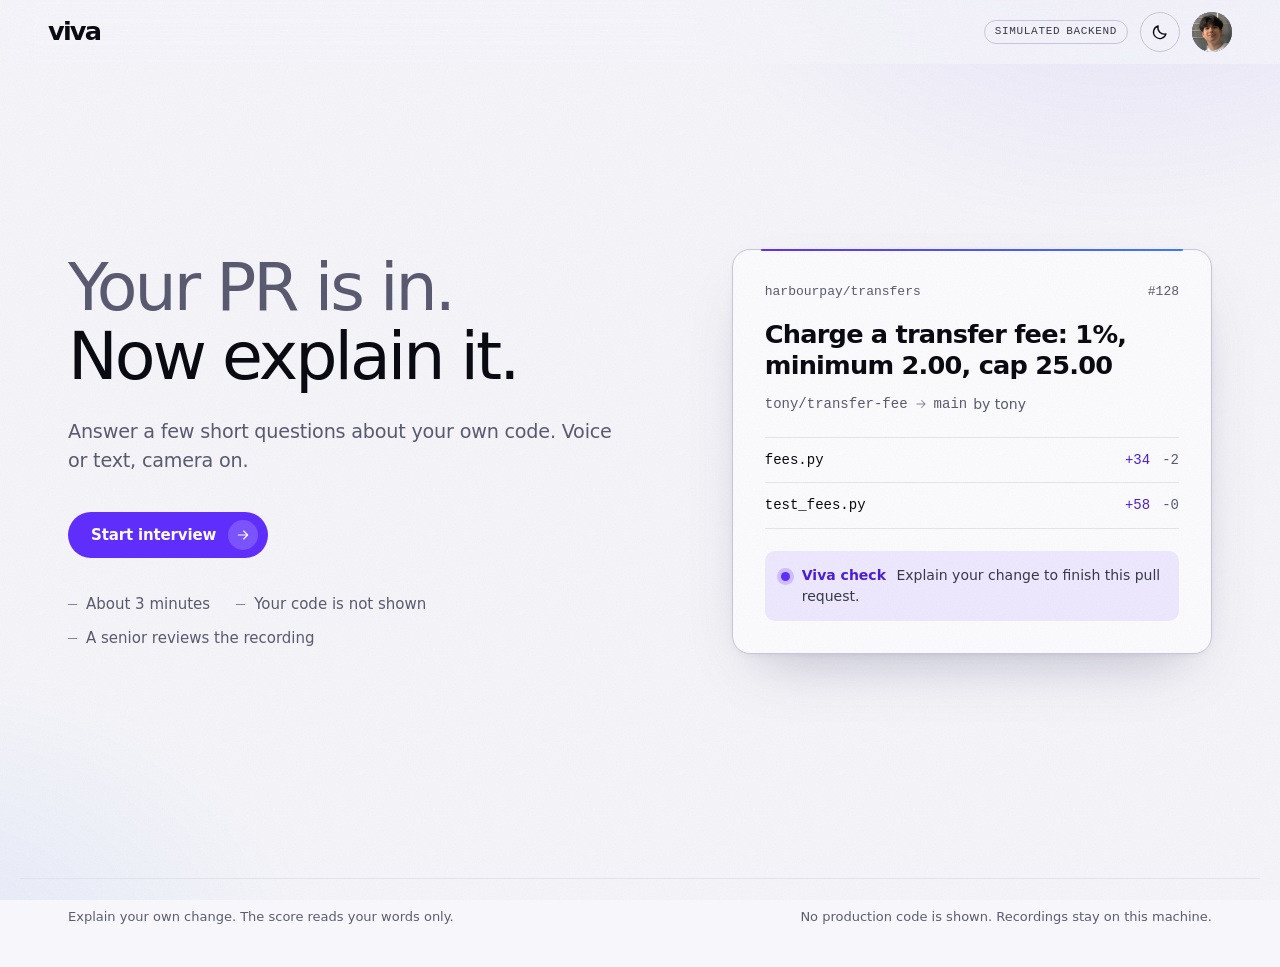
==== frontend/index.html @ e6d006b5 "feat(frontend): add Viva demo front-end Two-page interview flow on a simulated backend, plus a portf" ====
<!doctype html>
<html lang="en">
<head>
  <meta charset="utf-8">
  <meta name="viewport" content="width=device-width, initial-scale=1">
  <title>Viva | Explain your pull request</title>
  <meta name="description" content="Your pull request is in. Answer a few short questions about your own code, with your camera on, and a senior reviewer confirms it.">
  <link rel="icon" href="data:image/svg+xml,%3Csvg xmlns='http://www.w3.org/2000/svg' viewBox='0 0 64 64'%3E%3Cdefs%3E%3ClinearGradient id='g' x1='0' y1='0' x2='1' y2='1'%3E%3Cstop offset='0' stop-color='%23612fff'/%3E%3Cstop offset='1' stop-color='%233e7bff'/%3E%3C/linearGradient%3E%3C/defs%3E%3Crect width='64' height='64' rx='16' fill='url(%23g)'/%3E%3Cpath d='M15 21l17 25 17-25' fill='none' stroke='%23fff' stroke-width='6' stroke-linecap='round' stroke-linejoin='round'/%3E%3C/svg%3E">
  <script>
    /* set the theme before first paint */
    (function () {
      try {
        var t = localStorage.getItem('viva-theme') || (matchMedia('(prefers-color-scheme: dark)').matches ? 'dark' : 'light');
        document.documentElement.dataset.theme = t;
      } catch (e) { document.documentElement.dataset.theme = 'light'; }
    })();
  </script>
  <link rel="stylesheet" href="css/tokens.css">
  <link rel="stylesheet" href="css/base.css">
  <link rel="stylesheet" href="css/layout.css">
  <link rel="stylesheet" href="css/interview.css">
  <link rel="stylesheet" href="css/results.css">
</head>
<body>
  <a class="skip" href="#app">Skip to content</a>
  <header class="top">
    <a class="brand" href="index.html" aria-label="Viva home">viva</a>
    <nav class="rail" id="rail" aria-label="Progress" hidden></nav>
    <div class="top-end">
      <span class="chip" id="sim-chip" title="This page runs against a built-in simulator. No server, no model and no transcription is contacted.">Simulated<span class="more"> backend</span></span>
      <button class="btn-icon" id="theme-toggle" type="button"></button>
      <a class="avatar" href="portfolio.html" aria-label="Your portfolio" title="Your portfolio"><img src="assets/avatar.jpg" alt="" width="40" height="40"></a>
    </div>
  </header>

  <main id="app" tabindex="-1"></main>

  <footer class="foot">
    <span>Explain your own change. The score reads your words only.</span>
    <span>No production code is shown. Recordings stay on this machine.</span>
  </footer>

  <div id="rec-bar" role="status" hidden><i></i><span>Recording on &middot; demo &middot; stored on this machine</span></div>

  <script src="js/data.js"></script>
  <script src="js/sim.js"></script>
  <script src="js/core.js"></script>
  <script src="js/media.js"></script>
  <script src="js/interview.js"></script>
  <script src="js/results.js"></script>
  <script src="js/app.js"></script>
</body>
</html>
---- frontend/css/tokens.css ----
/* Design tokens. Black and white, one violet accent, blue as its partner in gradients and secondary marks. */

:root {
  color-scheme: light;

  --canvas: #f7f7fb;
  --surface: #fdfdff;
  --surface-2: #eff0f7;
  --sunken: #f1f1f8;
  --ink: #0b0b14;
  --ink-2: #393a4c;
  --muted: #5b5c72;
  --faint: #86879c;
  --line: #e5e6f0;
  --line-strong: #c8c9db;

  --accent: #612fff;
  --accent-ink: #4d20d6;
  --accent-soft: #efeaff;
  --blue: #3e7bff;
  --blue-ink: #1d56e0;
  --blue-soft: #e8f0ff;
  --grad: linear-gradient(115deg, #612fff 0%, #3e7bff 100%);
  --danger: #c92a4b;
  --danger-soft: #fdecef;

  --glow-a: rgb(97 47 255 / .10);
  --glow-b: rgb(62 123 255 / .09);
  --shadow-float: 0 26px 60px -26px rgb(20 12 70 / .28), 0 2px 8px -2px rgb(20 12 70 / .08);
  --grain-o: .05;

  /* type */
  --font-sans: ui-sans-serif, -apple-system, BlinkMacSystemFont, 'SF Pro Display', 'SF Pro Text', 'Segoe UI Variable Display', 'Segoe UI', system-ui, sans-serif;
  --font-mono: ui-monospace, 'SF Mono', 'JetBrains Mono', 'Cascadia Code', Menlo, Consolas, monospace;

  /* shape: one scale for the whole product */
  --r-s: 10px;
  --r-m: 18px;
  --r-pill: 999px;

  /* layout */
  --gutter: clamp(20px, 4vw, 48px);
  --maxw: 1240px;
  --top-h: 64px;

  /* motion (JS replaces --spring with a sampled spring curve when linear() is supported) */
  --ease-out: cubic-bezier(.16, 1, .3, 1);
  --ease-io: cubic-bezier(.65, 0, .35, 1);
  --spring: cubic-bezier(.34, 1.56, .64, 1);
  --spring-snap: cubic-bezier(.34, 1.56, .64, 1);

  /* z layers */
  --z-top: 40;
  --z-cam: 45;
  --z-rec: 60;
  --z-toast: 80;
  --z-grain: 90;
}

:root[data-theme='dark'] {
  color-scheme: dark;

  --canvas: #08080d;
  --surface: #111119;
  --surface-2: #191925;
  --sunken: #0d0d15;
  --ink: #f3f3fa;
  --ink-2: #c8c8da;
  --muted: #a3a4bb;
  --faint: #71728a;
  --line: #232330;
  --line-strong: #393a4d;

  --accent: #7c4dff;
  --accent-ink: #a78bff;
  --accent-soft: #1b1436;
  --blue: #5b8cff;
  --blue-ink: #8fb0ff;
  --blue-soft: #0f1c3a;
  --grad: linear-gradient(115deg, #7c4dff 0%, #4f86ff 100%);
  --danger: #ff6b86;
  --danger-soft: #2a1119;

  --glow-a: rgb(124 77 255 / .24);
  --glow-b: rgb(79 134 255 / .15);
  --shadow-float: 0 26px 60px -26px rgb(0 0 0 / .75), 0 2px 8px -2px rgb(0 0 0 / .4);
  --grain-o: .05;
}
---- frontend/css/base.css ----
/* Reset, typography and shared controls. */

*, *::before, *::after { box-sizing: border-box; }
html { -webkit-text-size-adjust: 100%; scroll-behavior: smooth; }
body {
  margin: 0;
  min-height: 100dvh;
  background: var(--canvas);
  color: var(--ink);
  font: 400 1rem/1.6 var(--font-sans);
  -webkit-font-smoothing: antialiased;
  text-rendering: optimizeLegibility;
}
h1, h2, h3, h4, p, ul, ol, dl, dd, figure, blockquote { margin: 0; }
ul, ol { padding: 0; list-style: none; }
button, input, textarea, select { font: inherit; color: inherit; }
button { cursor: pointer; }
a { color: inherit; text-underline-offset: .2em; text-decoration-thickness: 1px; }
img, svg, video, canvas { display: block; max-width: 100%; }
[hidden] { display: none !important; }
::selection { background: color-mix(in srgb, var(--accent) 26%, transparent); }

/* two soft lights behind everything, and a static grain, both on fixed non-interactive layers */
body::before {
  content: '';
  position: fixed; inset: 0;
  z-index: -1;
  pointer-events: none;
  background:
    radial-gradient(60vmax 44vmax at 88% -12%, var(--glow-a), transparent 62%),
    radial-gradient(52vmax 40vmax at -6% 108%, var(--glow-b), transparent 60%);
}
body::after {
  content: '';
  position: fixed; inset: 0;
  z-index: var(--z-grain);
  pointer-events: none;
  opacity: var(--grain-o);
  background-image: url("data:image/svg+xml;utf8,<svg xmlns='http://www.w3.org/2000/svg' width='160' height='160'><filter id='n'><feTurbulence type='fractalNoise' baseFrequency='.85' numOctaves='2' stitchTiles='stitch'/><feColorMatrix values='0 0 0 0 0  0 0 0 0 0  0 0 0 0 0  0 0 0 .6 0'/></filter><rect width='100%' height='100%' filter='url(%23n)'/></svg>");
}
:root[data-theme='dark'] body::after { filter: invert(1); }

/* view transition for the theme switch: the new theme is revealed by a circle (see core.js) */
::view-transition-old(root), ::view-transition-new(root) { animation: none; mix-blend-mode: normal; }
::view-transition-old(root) { z-index: 1; }
::view-transition-new(root) { z-index: 2; }

:focus-visible { outline: 2px solid var(--accent); outline-offset: 3px; border-radius: 6px; }

.sr-only { position: absolute; width: 1px; height: 1px; overflow: hidden; clip: rect(0 0 0 0); white-space: nowrap; }
.top-sentinel { position: absolute; top: 0; left: 0; width: 1px; height: 1px; }

/* ---------- type ---------- */
.display {
  font-size: clamp(2.4rem, 5.2vw, 4.6rem);
  font-weight: 500;
  letter-spacing: -.045em;
  line-height: 1.03;
}
.h1 {
  font-size: clamp(1.9rem, 3.6vw, 3.1rem);
  font-weight: 500;
  letter-spacing: -.04em;
  line-height: 1.06;
}
.h2 { font-size: 1.375rem; font-weight: 560; letter-spacing: -.022em; line-height: 1.25; }
.h3 { font-size: 1rem; font-weight: 600; letter-spacing: -.01em; }
.lede { font-size: clamp(1.05rem, 1.5vw, 1.25rem); line-height: 1.5; color: var(--muted); max-width: 34rem; letter-spacing: -.011em; }
.muted { color: var(--muted); }
.small { font-size: .875rem; }
.mono { font-family: var(--font-mono); }
.num { font-variant-numeric: tabular-nums; }
.micro {
  font: 500 .6875rem/1.2 var(--font-mono);
  letter-spacing: .08em;
  text-transform: uppercase;
  color: var(--muted);
}
.dim { color: var(--muted); }

/* headline lines that rise out of a clipped box */
.mask .ln { display: block; overflow: clip; padding-bottom: .14em; margin-bottom: -.14em; }
.mask .ln > span { display: block; }
.pre { opacity: 0; }

/* ---------- buttons ---------- */
.btn {
  --mx: 0px; --my: 0px;
  display: inline-flex; align-items: center; justify-content: center; gap: .75rem;
  height: 46px; padding: 0 22px;
  border: 1px solid transparent;
  border-radius: var(--r-pill);
  font-size: .9375rem; font-weight: 560; letter-spacing: -.01em;
  white-space: nowrap; text-decoration: none;
  transform: translate(var(--mx), var(--my));
  transition: transform .6s var(--spring), background-color .25s, color .25s, border-color .25s, opacity .25s;
}
.btn:active { transform: translate(var(--mx), var(--my)) scale(.97); transition-duration: .12s; }
.btn[disabled], .btn[aria-disabled='true'] { opacity: .4; cursor: not-allowed; pointer-events: none; }
.btn-primary { position: relative; background: var(--accent); color: #fff; overflow: hidden; isolation: isolate; }
.btn-primary::before { content: ''; position: absolute; inset: 0; z-index: -1; background: var(--grad); opacity: 0; transition: opacity .35s; }
.btn-primary:hover::before { opacity: 1; }
.btn-primary[disabled] { opacity: 1; background: var(--surface-2); color: var(--muted); box-shadow: inset 0 0 0 1px var(--line-strong); } /* opaque, so a sticky button hides what scrolls under it */
.btn-primary[disabled]::before { display: none; }
.btn-ghost { background: transparent; color: var(--ink); border-color: var(--line-strong); }
.btn-ghost:hover { background: var(--surface-2); border-color: var(--faint); }
.btn-danger { background: transparent; color: var(--danger); border-color: color-mix(in srgb, var(--danger) 45%, var(--line-strong)); }
.btn-danger:hover { background: var(--danger-soft); }
.btn-sm { height: 36px; padding: 0 16px; font-size: .84375rem; }
.btn .arrow {
  display: grid; place-items: center;
  width: 30px; height: 30px; margin-right: -13px;
  border-radius: 50%;
  background: color-mix(in srgb, currentColor 18%, transparent);
  transition: transform .6s var(--spring);
}
.btn:hover .arrow { transform: translateX(3px); }
.btn-text {
  border: 0; background: none; padding: 0;
  font-size: .875rem; font-weight: 560; color: var(--ink);
  text-decoration: underline; text-decoration-color: var(--line-strong); text-underline-offset: .25em;
  transition: text-decoration-color .2s;
}
.btn-text:hover { text-decoration-color: var(--ink); }
.btn-icon {
  display: inline-grid; place-items: center;
  width: 40px; height: 40px;
  border: 1px solid var(--line-strong); border-radius: 50%;
  background: transparent; color: var(--ink);
  transition: background-color .2s, transform .5s var(--spring);
}
.btn-icon:hover { background: var(--surface-2); }
.btn-icon:active { transform: scale(.94); }

/* ---------- forms ---------- */
.field + .field { margin-top: 24px; }
.field > label, .label { display: block; margin-bottom: 8px; font-size: .875rem; font-weight: 560; letter-spacing: -.005em; }
.hint { display: block; margin-top: 6px; font-size: .8125rem; color: var(--muted); }
.error-text { display: block; margin-top: 8px; font-size: .875rem; color: var(--danger); }
.input, .textarea, .select {
  display: block; width: 100%;
  padding: 12px 14px;
  border: 1px solid var(--faint); border-radius: var(--r-s);
  background: var(--surface);
  transition: border-color .2s, box-shadow .25s;
}
.input:hover, .textarea:hover, .select:hover { border-color: var(--muted); }
.input:focus, .textarea:focus, .select:focus { border-color: var(--accent); box-shadow: 0 0 0 4px color-mix(in srgb, var(--accent) 16%, transparent); }
.input::placeholder, .textarea::placeholder { color: var(--muted); opacity: 1; }
.textarea { min-height: 116px; resize: vertical; line-height: 1.55; }
.input[aria-invalid='true'], .textarea[aria-invalid='true'], .select[aria-invalid='true'] { border-color: var(--danger); }

.check, .field > label.check { display: flex; gap: 12px; align-items: flex-start; margin: 0; font-size: .9375rem; font-weight: 400; cursor: pointer; }
.check input { appearance: none; flex: none; width: 20px; height: 20px; margin: 2px 0 0; border: 1px solid var(--faint); border-radius: 6px; background: var(--surface); display: grid; place-content: center; transition: background-color .2s, border-color .2s; }
.check input::after { content: ''; width: 10px; height: 6px; border: 2px solid #fff; border-top: 0; border-right: 0; transform: rotate(-45deg) scale(0) translateY(-1px); transition: transform .35s var(--spring); }
.check input:checked { background: var(--accent); border-color: var(--accent); }
.check input:checked::after { transform: rotate(-45deg) scale(1) translateY(-1px); }

/* segmented control with a sliding thumb */
.seg {
  --n: 2; --i: 0;
  position: relative; display: grid; grid-template-columns: repeat(var(--n), 1fr);
  padding: 4px; border: 1px solid var(--faint); border-radius: var(--r-pill);
  background: var(--sunken);
}
.seg > label { position: relative; z-index: 1; margin: 0; }
.seg input { position: absolute; opacity: 0; inset: 0; }
.seg label span {
  display: grid; place-items: center; height: 40px; padding: 0 14px;
  border-radius: var(--r-pill); text-align: center; font-size: .875rem; font-weight: 560; color: var(--muted);
  cursor: pointer; transition: color .3s;
}
.seg input:checked + span { color: var(--canvas); }
.seg input:focus-visible + span { outline: 2px solid var(--accent); outline-offset: 3px; }
.seg-thumb {
  position: absolute; z-index: 0; top: 4px; bottom: 4px; left: 4px;
  width: calc((100% - 8px) / var(--n));
  border-radius: var(--r-pill); background: var(--ink);
  transform: translateX(calc(var(--i) * 100%));
  transition: transform .7s var(--spring), opacity .2s;
}
.seg[data-empty] .seg-thumb { opacity: 0; }
.seg[data-empty] input:checked + span { color: var(--muted); }

/* ---------- chips, panels, cards ---------- */
.chip {
  display: inline-flex; align-items: center; gap: 6px;
  height: 24px; padding: 0 10px;
  border: 1px solid var(--line-strong); border-radius: var(--r-pill);
  font: 500 .6875rem/1 var(--font-mono); letter-spacing: .06em; text-transform: uppercase;
  color: var(--ink-2); background: transparent; white-space: nowrap;
}
.chip-signal { color: var(--accent-ink); border-color: color-mix(in srgb, var(--accent) 42%, var(--line-strong)); background: var(--accent-soft); }
.chip-solid { background: var(--ink); color: var(--canvas); border-color: var(--ink); }

.panel { position: relative; padding: clamp(22px, 3vw, 36px); border: 1px solid var(--line-strong); border-radius: var(--r-m); background: var(--surface); }
.card { padding: clamp(22px, 2.6vw, 30px); border: 1px solid var(--line); border-radius: var(--r-m); background: var(--surface); }
.card-head { display: flex; justify-content: space-between; align-items: baseline; gap: 12px; margin-bottom: 18px; }
.card-head h3 { font-size: 1.0625rem; font-weight: 600; letter-spacing: -.02em; }
.grid-2 { display: grid; grid-template-columns: repeat(2, minmax(0, 1fr)); gap: 16px; margin-top: 16px; }
.grid-2 > :only-child { grid-column: 1 / -1; }
.notice { max-width: 62ch; margin-top: 24px; padding: 14px 18px; border: 1px solid var(--line); border-left: 2px solid var(--accent); border-radius: var(--r-s); background: var(--sunken); font-size: .9375rem; line-height: 1.55; }
.form-foot { display: flex; align-items: center; gap: 18px; flex-wrap: wrap; margin-top: 30px; }
.form-foot .hint { margin: 0; }
.log ul { display: grid; gap: 10px; font-size: .875rem; }
.log li { display: grid; grid-template-columns: 74px minmax(0, 1fr); gap: 10px; }
.log li .mono { color: var(--muted); }
.log .hint { margin-top: 16px; }

/* page heading row shared by the reviewer page */
.stage-head { display: flex; justify-content: space-between; align-items: flex-end; gap: 24px; margin-bottom: clamp(28px, 4vw, 52px); }
.stage-head .micro { margin-bottom: 14px; }
.head-meta { display: grid; justify-items: end; gap: 10px; text-align: right; }
.timer { font-size: .8125rem; color: var(--muted); max-width: 34ch; }

details > summary { list-style: none; cursor: pointer; }
details > summary::-webkit-details-marker { display: none; }

/* ---------- skeleton ---------- */
.sk {
  display: block; height: 1em; border-radius: 8px;
  background: linear-gradient(90deg, var(--sunken) 0%, color-mix(in srgb, var(--ink) 8%, var(--sunken)) 50%, var(--sunken) 100%);
  background-size: 220% 100%;
  animation: sk 1.5s linear infinite;
}
@keyframes sk { from { background-position: 120% 0; } to { background-position: -120% 0; } }

/* ---------- toast and dialog ---------- */
#toasts { position: fixed; z-index: var(--z-toast); left: var(--gutter); bottom: 24px; display: grid; gap: 10px; max-width: min(520px, calc(100vw - 2 * var(--gutter))); }
.toast {
  display: flex; align-items: center; gap: 16px;
  padding: 14px 16px 14px 18px;
  border: 1px solid var(--line-strong); border-radius: 14px;
  background: var(--surface); box-shadow: var(--shadow-float);
  font-size: .9rem;
}
.toast.error { border-color: color-mix(in srgb, var(--danger) 55%, var(--line-strong)); }
.toast-msg { flex: 1; }
.toast-x { display: grid; place-items: center; width: 24px; height: 24px; border: 0; border-radius: 50%; background: none; color: var(--muted); }
.toast-x:hover { background: var(--surface-2); }

.dialog {
  width: min(440px, calc(100vw - 40px));
  padding: 28px; border: 1px solid var(--line-strong); border-radius: var(--r-m);
  background: var(--surface); color: var(--ink); box-shadow: var(--shadow-float);
}
.dialog::backdrop { background: color-mix(in srgb, var(--canvas) 55%, transparent); backdrop-filter: blur(6px); }
.dialog h2 { font-size: 1.25rem; font-weight: 560; letter-spacing: -.02em; margin-bottom: 8px; }
.dialog-actions { display: flex; justify-content: flex-end; gap: 10px; margin-top: 24px; }

@media (prefers-reduced-motion: reduce) {
  html { scroll-behavior: auto; }
  *, *::before, *::after { animation-duration: .001ms !important; animation-delay: 0s !important; animation-iteration-count: 1 !important; transition-duration: .001ms !important; transition-delay: 0s !important; }
}
@media (prefers-reduced-transparency: reduce) {
  .dialog::backdrop { backdrop-filter: none; background: var(--canvas); }
}
@media (max-width: 1000px) {
  .grid-2 { grid-template-columns: 1fr; }
  .stage-head { flex-direction: column; align-items: flex-start; }
  .head-meta { justify-items: start; text-align: left; }
}
---- frontend/css/layout.css ----
/* Shell (header, rail, footer, recording bar, presenter drawer) and the home page. */

.skip { position: absolute; left: 16px; top: 0; z-index: 100; padding: 10px 16px; border-radius: var(--r-pill); background: var(--ink); color: var(--canvas); transform: translateY(-140%); transition: transform .2s; }
.skip:focus { transform: translateY(12px); }

/* ---------- header ---------- */
.top {
  position: sticky; top: 0; z-index: var(--z-top);
  display: grid; grid-template-columns: 1fr auto 1fr; align-items: center; gap: 20px;
  min-height: var(--top-h); padding: 0 var(--gutter);
  background: color-mix(in srgb, var(--canvas) 78%, transparent);
  -webkit-backdrop-filter: blur(16px) saturate(150%); backdrop-filter: blur(16px) saturate(150%);
  border-bottom: 1px solid transparent;
  transition: border-color .35s;
}
.top[data-stuck] { border-color: var(--line); }
.brand { grid-column: 1; justify-self: start; font-size: 1.6rem; font-weight: 650; letter-spacing: -.07em; text-decoration: none; line-height: 1; }
.top-end { grid-column: 3; justify-self: end; display: flex; align-items: center; gap: 12px; }
#sim-chip { cursor: help; }

/* the person's avatar: top right, opens the portfolio */
.avatar { position: relative; display: inline-grid; place-items: center; flex: none; width: 40px; height: 40px; border-radius: 50%; background: var(--grad); color: #fff; font-size: .9375rem; font-weight: 620; text-decoration: none; transition: transform .6s var(--spring); }
.avatar::before { content: attr(data-initial); }
.avatar img { position: absolute; inset: 0; width: 100%; height: 100%; border-radius: 50%; object-fit: cover; object-position: 50% 30%; }
.avatar::after { content: ''; position: absolute; inset: -4px; border: 2px solid transparent; border-radius: 50%; transition: border-color .3s; }
.avatar:hover { transform: scale(1.07); }
.avatar:hover::after, .avatar[aria-current='page']::after { border-color: var(--accent); }
@media (max-width: 480px) {
  #sim-chip .more { display: none; }
  .top-end { gap: 8px; }
  .top-end .btn-icon, .avatar { width: 36px; height: 36px; }
  .pres-toggle { padding: 0 12px; }
  .pres-toggle svg { display: none; }
}

/* ---------- rail: Interview, Results ---------- */
.rail { min-width: min(300px, 40vw); }
.rail-list { --n: 2; --p: 0; position: relative; display: grid; grid-template-columns: repeat(var(--n), 1fr); padding-bottom: 14px; }
.rail-step { text-align: center; font-size: .78125rem; font-weight: 520; letter-spacing: -.005em; color: var(--muted); transition: color .5s; white-space: nowrap; }
.rail-step[data-state='done'] { color: var(--ink-2); }
.rail-step[data-state='current'] { color: var(--ink); font-weight: 620; }
.rail-track, .rail-fill { position: absolute; bottom: 4px; left: calc(100% / (2 * var(--n))); height: 1px; }
.rail-track { right: calc(100% / (2 * var(--n))); background: var(--line-strong); }
.rail-fill {
  width: calc(100% - 100% / var(--n)); height: 2px; margin-top: -.5px; background: var(--grad);
  transform-origin: left; transform: scaleX(calc(var(--p) / (var(--n) - 1)));
  transition: transform 1s var(--spring);
}
.rail-dot {
  position: absolute; left: 0; bottom: 0; width: calc(100% / var(--n)); height: 9px;
  display: grid; place-items: center;
  transform: translateX(calc(var(--p) * 100%));
  transition: transform 1s var(--spring);
}
.rail-dot i { width: 9px; height: 9px; border-radius: 50%; background: var(--accent); box-shadow: 0 0 0 4px color-mix(in srgb, var(--accent) 18%, transparent); }
.rail-dot i::after { content: ''; position: absolute; width: 9px; height: 9px; border-radius: 50%; border: 1px solid var(--accent); animation: ping 2.6s var(--ease-out) infinite; }
@keyframes ping { 0% { transform: scale(1); opacity: .7; } 70%, 100% { transform: scale(3.2); opacity: 0; } }

/* ---------- page frame ---------- */
main { max-width: var(--maxw); margin: 0 auto; padding: clamp(28px, 4.5vw, 64px) var(--gutter) 96px; min-height: calc(100dvh - var(--top-h) - 90px); }
main:focus, main:focus-visible { outline: none; }
body[data-stage='interview'] .foot { visibility: hidden; } /* the docked camera sits where the footer is */
.foot { max-width: var(--maxw); margin: 0 auto; padding: 28px var(--gutter) 40px; display: flex; justify-content: space-between; gap: 16px 40px; flex-wrap: wrap; border-top: 1px solid var(--line); font-size: .8125rem; color: var(--muted); }

/* recording notice while a clip is being recorded */
#rec-bar {
  position: fixed; z-index: var(--z-rec); left: 0; right: 0; top: 80px; margin-inline: auto; width: max-content; max-width: calc(100vw - 24px);
  display: flex; align-items: center; gap: 12px; padding: 8px 16px 8px 14px;
  border: 1px solid color-mix(in srgb, var(--accent) 45%, var(--line-strong)); border-radius: var(--r-pill);
  background: var(--surface); box-shadow: var(--shadow-float);
  font-size: .8125rem; font-weight: 520; white-space: nowrap;
  visibility: visible; transform: none;
  transition: transform .8s var(--spring), opacity .3s, visibility 0s;
}
#rec-bar[hidden] { display: flex !important; visibility: hidden; opacity: 0; transform: translateY(-140%); pointer-events: none; transition: transform .8s var(--spring), opacity .3s, visibility 0s .8s; }
#rec-bar i { width: 9px; height: 9px; border-radius: 50%; background: var(--grad); animation: rec 1.4s ease-in-out infinite; }
@keyframes rec { 50% { opacity: .3; transform: scale(.8); } }

/* ---------- presenter drawer (only with ?presenter=1): a header button that opens a panel under the header ---------- */
.top:has(.pres-panel:not([hidden])) { z-index: var(--z-rec); }
.pres-toggle { display: inline-flex; align-items: center; gap: 6px; height: 34px; padding: 0 14px; border: 1px solid var(--line-strong); border-radius: var(--r-pill); background: var(--surface); font-size: .8125rem; font-weight: 560; }
.pres-toggle { flex: none; }
.pres-toggle svg { flex: none; transition: transform .35s var(--ease-out); }
.pres-toggle[aria-expanded='true'] svg { transform: rotate(90deg); }
.pres-panel {
  position: absolute; right: var(--gutter); top: 100%; margin-top: 8px; width: min(400px, calc(100vw - 2 * var(--gutter)));
  max-height: min(72dvh, 640px); overflow: auto; padding: 20px;
  border: 1px solid var(--line-strong); border-radius: var(--r-m); background: var(--surface); box-shadow: var(--shadow-float);
  transform-origin: right top;
}
.pres-panel h3 { font: 500 .6875rem var(--font-mono); letter-spacing: .08em; text-transform: uppercase; color: var(--muted); margin: 22px 0 10px; }
.pres-panel h3:first-child { margin-top: 0; }
.pres-row { display: flex; align-items: center; justify-content: space-between; gap: 12px; padding: 8px 0; font-size: .875rem; }
.pres-help { margin: -2px 0 6px; }
.pres-seg { width: 190px; }
.pres-seg label span { height: 32px; font-size: .8125rem; }
.pres-btns { display: flex; gap: 8px; }
.pres-snip { display: grid; grid-template-columns: 1fr auto; gap: 4px 10px; align-items: start; padding: 10px 0; border-top: 1px solid var(--line); font-size: .8125rem; }
.pres-snip:first-of-type { border-top: 0; }
.pres-snip b { display: block; font-size: .75rem; color: var(--muted); font-weight: 560; margin-bottom: 2px; }
.pres-snip p { color: var(--ink-2); }
.pres-snip .btn-icon { width: 32px; height: 32px; }

/* ---------- home ---------- */
.hero { display: grid; grid-template-columns: minmax(0, 1.1fr) minmax(0, .9fr); gap: clamp(32px, 6vw, 96px); align-items: center; min-height: min(calc(100dvh - var(--top-h) - 140px), 660px); }
.hero .display .dim { color: var(--muted); }
.hero .lede { margin-top: 28px; }
.hero-cta { margin-top: 36px; }
.facts { display: flex; flex-wrap: wrap; gap: 10px 26px; margin-top: 34px; font-size: .9375rem; color: var(--muted); }
.facts li { position: relative; padding-left: 18px; }
.facts li::before { content: ''; position: absolute; left: 0; top: .78em; width: 9px; height: 1px; background: var(--faint); }

.prcard { position: relative; padding: clamp(22px, 3vw, 32px); border: 1px solid var(--line-strong); border-radius: var(--r-m); background: var(--surface); box-shadow: var(--shadow-float); }
.prcard::before { content: ''; position: absolute; left: 28px; right: 28px; top: -1px; height: 2px; border-radius: 2px; background: var(--grad); }
.pr-top { display: flex; justify-content: space-between; gap: 12px; font-size: .8125rem; color: var(--muted); }
.pr-title { margin: 16px 0 12px; font-size: clamp(1.3rem, 2vw, 1.6rem); font-weight: 560; letter-spacing: -.03em; line-height: 1.2; }
.pr-meta { display: flex; flex-wrap: wrap; align-items: center; gap: 6px; font-size: .875rem; color: var(--muted); }
.pr-to { display: inline-grid; color: var(--faint); }
.pr-files { margin: 22px 0; border-top: 1px solid var(--line); }
.pr-files li { display: flex; justify-content: space-between; gap: 16px; padding: 11px 0; border-bottom: 1px solid var(--line); font-size: .875rem; }
.diffstat b { margin-left: 12px; font-weight: 500; }
.diffstat .add { color: var(--accent-ink); }
.diffstat .del { color: var(--muted); }
.pr-check { display: flex; gap: 12px; align-items: flex-start; padding: 14px 16px; border-radius: var(--r-s); background: var(--accent-soft); font-size: .875rem; line-height: 1.5; color: var(--ink-2); }
.pr-check b { margin-right: 6px; font-weight: 620; color: var(--accent-ink); }
.pr-pulse { flex: none; width: 9px; height: 9px; margin-top: .5em; border-radius: 50%; background: var(--accent); box-shadow: 0 0 0 4px color-mix(in srgb, var(--accent) 22%, transparent); animation: pulse 2.6s ease-in-out infinite; }
@keyframes pulse { 50% { box-shadow: 0 0 0 8px color-mix(in srgb, var(--accent) 0%, transparent); } }

/* odometer digits */
.odo { display: inline-flex; font-variant-numeric: tabular-nums; line-height: 1; white-space: nowrap; }
.odo-d { display: inline-block; height: 1em; width: 1ch; overflow: clip; padding-block: .08em; margin-block: -.08em; position: relative; }
.odo-col { display: flex; flex-direction: column; will-change: transform; }
.odo-col i { display: block; height: 1em; line-height: 1em; font-style: normal; text-align: center; }
.odo-s { display: inline-block; width: .34em; text-align: center; }

/* ---------- session footer controls ---------- */
.session-bar { display: flex; flex-wrap: wrap; align-items: center; gap: 10px 12px; margin-top: 72px; padding-top: 24px; border-top: 1px solid var(--line); }
.session-bar .resume { flex-basis: 100%; margin-top: 6px; font-size: .8125rem; color: var(--muted); word-break: break-all; }
.session-bar .resume code { font: .78125rem var(--font-mono); }

@media (max-width: 1000px) {
  .top { grid-template-columns: 1fr auto; padding-block: 12px; row-gap: 8px; }
  .top-end { grid-column: 2; }
  .rail { grid-column: 1 / -1; grid-row: 2; min-width: 0; padding: 0 0 4px; }
  #rec-bar { top: 122px; }
  .hero { grid-template-columns: minmax(0, 1fr); min-height: 0; }
}
---- frontend/css/interview.css ----
/* The full-page interview: camera gate, question, answer, analysis. */

@property --a { syntax: '<angle>'; inherits: false; initial-value: 0deg; }

.iv { position: relative; }
.iv-stage { display: grid; align-items: start; min-height: calc(100dvh - var(--top-h) - 220px); }
.iv-gate, .iv-main, .iv-analysis { min-width: 0; }
.iv-gate { max-width: min(560px, 100%); }
.iv-gate .iv-q { margin: 16px 0 24px; }
.iv-facts { display: grid; gap: 8px; margin-top: 22px; color: var(--muted); font-size: .9375rem; }
.iv-facts li { position: relative; padding-left: 18px; }
.iv-facts li::before { content: ''; position: absolute; left: 0; top: .78em; width: 9px; height: 1px; background: var(--faint); }
.iv-gate-actions { display: flex; flex-wrap: wrap; align-items: center; gap: 16px 22px; margin-top: 34px; }

/* question, full width of the page */
.iv-main { max-width: 900px; }
.iv-bar { display: flex; justify-content: space-between; align-items: center; gap: 16px; margin-bottom: 30px; }
.iv-prog { display: flex; align-items: center; gap: 14px; }
.iv-ticks { display: inline-flex; gap: 6px; }
.iv-ticks i { width: 28px; height: 3px; border-radius: var(--r-pill); background: var(--line-strong); transition: background .5s; }
.iv-ticks i[data-state='on'] { background: var(--ink-2); }
.iv-ticks i[data-state='done'] { background: var(--grad); }
.iv-meta { display: flex; align-items: center; gap: 10px; min-height: 24px; }
.iv-q { margin-top: 18px; max-width: 28ch; font-size: clamp(1.75rem, 3.6vw, 2.9rem); font-weight: 500; letter-spacing: -.04em; line-height: 1.1; }
.iv-q .w { display: inline-block; white-space: pre; }
.iv-ground { margin-top: 20px; max-width: 56ch; color: var(--muted); font-size: .9375rem; }

.iv-answer { margin-top: 36px; padding-top: 28px; border-top: 1px solid var(--line); }
.iv-tabs { max-width: 260px; margin-bottom: 24px; }
.iv-tabs[data-locked] { opacity: .5; pointer-events: none; }
.iv-pane { min-width: 0; }
.iv-wave { width: 100%; height: 104px; border: 1px solid var(--line); border-radius: var(--r-m); background: var(--sunken); }
.iv-speak-row { display: flex; justify-content: space-between; align-items: center; gap: 16px; margin-top: 16px; }
.iv-speak-row .hint { margin: 0; }
.iv-type .textarea, .iv-review .textarea { font-size: 1.0625rem; line-height: 1.55; }
.iv-review-head { display: flex; justify-content: space-between; align-items: center; margin-bottom: 8px; }
.iv-review-head .label { margin: 0; }
.iv-review .btn-text { margin-top: 14px; }
.iv-foot { position: sticky; bottom: 16px; z-index: 5; display: flex; justify-content: flex-end; align-items: center; gap: 18px; margin-top: 28px; padding: 6px 0; } /* the submit button stays in view while the page scrolls */
.iv-cap { margin-top: 14px; }
.iv-foot[hidden] { display: none; }
#iv-err { margin-top: 14px; }

/* the analysis moment after the last answer */
.iv-analysis { max-width: 720px; }
.iv-analysis .iv-q { margin: 16px 0 32px; }
.iv-steps { display: grid; gap: 16px; }
.iv-steps li { display: flex; align-items: center; gap: 14px; font-size: 1.125rem; color: var(--ink-2); }
.iv-steps svg { flex: none; color: var(--accent); }
.iv-steps path { stroke-dasharray: 1; }

/* the self-view: always on, first in the middle of the gate, then docked while you answer */
.cam {
  position: fixed; z-index: var(--z-cam);
  aspect-ratio: 4 / 3; overflow: hidden;
  border: 1px solid var(--line-strong); border-radius: var(--r-m);
  background: var(--surface-2); box-shadow: var(--shadow-float);
  transition: opacity .6s var(--ease-out);
}
.cam[data-pos='center'] { right: max(var(--gutter), calc(50% - 600px)); top: calc(var(--top-h) + 14vh); width: min(440px, 42vw); }
.cam[data-pos='dock'] { right: 20px; bottom: 20px; width: 232px; }
.cam video { width: 100%; height: 100%; object-fit: cover; transform: scaleX(-1); opacity: 0; transition: opacity .6s; }
.cam[data-state='on'] video { opacity: 1; }
.cam-empty { position: absolute; inset: 0; display: grid; place-items: center; color: var(--muted); transition: opacity .4s; }
.cam[data-state='on'] .cam-empty { opacity: 0; }
.cam figcaption { position: absolute; left: 0; right: 0; bottom: 0; display: flex; justify-content: space-between; align-items: center; padding: 22px 12px 10px; font-size: .75rem; color: #fff; background: linear-gradient(transparent, rgb(8 6 24 / .62)); }
.cam[data-state='off'] figcaption, .cam[data-state='skipped'] figcaption { color: var(--muted); background: none; }
.cam-rec, .cam-idle, .cam-off { display: none; align-items: center; gap: 8px; }
.cam-off { display: inline-flex; }
.cam[data-state='on'] .cam-off, .cam[data-state='done'] .cam-off { display: none; }
.cam[data-state='on'] .cam-idle { display: inline-flex; }
.cam[data-rec] .cam-idle { display: none; }
.cam[data-rec] .cam-rec { display: inline-flex; }
.cam-rec i { width: 8px; height: 8px; border-radius: 50%; background: var(--grad); animation: rec 1.4s ease-in-out infinite; }
.cam-rec b { font-weight: 560; }
.cam::after {
  content: ''; position: absolute; inset: 0; border-radius: inherit; padding: 2px; pointer-events: none;
  background: conic-gradient(from var(--a), var(--accent), var(--blue), var(--accent));
  -webkit-mask: linear-gradient(#000 0 0) content-box, linear-gradient(#000 0 0); -webkit-mask-composite: xor;
  mask: linear-gradient(#000 0 0) content-box exclude, linear-gradient(#000 0 0);
  opacity: 0; transition: opacity .4s; animation: spin 4s linear infinite paused;
}
.cam[data-rec]::after { opacity: 1; animation-play-state: running; }
@keyframes spin { to { --a: 360deg; } }
/* camera released: the card leaves */
.cam[data-state='done'] { opacity: 0; pointer-events: none; }

/* the docked self-view sits bottom right, so keep the question column and the gate copy clear of it */
@media (min-width: 901px) {
  .iv-main { max-width: min(900px, calc(100vw - 2 * var(--gutter) - 268px)); }
  .iv-gate { max-width: min(560px, calc(100vw - 2 * var(--gutter) - min(440px, 42vw) - 32px)); }
}

@media (max-width: 900px) {
  #rec-bar { left: var(--gutter); right: auto; margin-inline: 0; top: calc(var(--top-h) + 64px); width: auto; max-width: calc(100vw - var(--gutter) - 148px); align-items: flex-start; padding: 10px 14px; border-radius: var(--r-s); white-space: normal; line-height: 1.35; }
  #rec-bar i { flex: none; margin-top: .32em; }
  .cam[data-pos='center'] { right: auto; left: 50%; margin-left: calc(min(340px, 80vw) / -2); top: calc(var(--top-h) + 64px); width: min(340px, 80vw); }
  .cam[data-pos='dock'] { right: 12px; bottom: auto; top: calc(var(--top-h) + 64px); width: 112px; }
  .cam[data-pos='dock'] figcaption { padding: 14px 8px 6px; font-size: .625rem; }
  .cam[data-pos='dock'] .cam-time { display: none; }
  .iv-gate { padding-top: calc(min(340px, 80vw) * .75 + 36px); }
  .iv-main { padding-top: 96px; }
  .iv-speak-row { flex-direction: column; align-items: stretch; }
  .iv-foot .btn { flex: 1; }
}
---- frontend/css/results.css ----
/* Results: the score, what it looked at, the answers with their marked phrases, and the senior review. */

.res-top { display: grid; grid-template-columns: minmax(0, 1.15fr) minmax(0, .85fr); gap: clamp(28px, 5vw, 80px); align-items: center; }
.res-copy .micro { margin-bottom: 18px; }
.res-copy .lede { margin-top: 24px; }
.res-chips { display: flex; flex-wrap: wrap; gap: 8px; margin-top: 26px; }
.res-verdict[data-verdict='genuine'] { color: var(--accent-ink); border-color: color-mix(in srgb, var(--accent) 42%, var(--line-strong)); background: var(--accent-soft); }
.res-verdict[data-verdict='unclear'] { color: var(--blue-ink); border-color: color-mix(in srgb, var(--blue) 42%, var(--line-strong)); background: var(--blue-soft); }
.res-verdict[data-verdict='weak'] { color: var(--ink-2); background: var(--sunken); }

.score { position: relative; width: min(320px, 72vw); aspect-ratio: 1; justify-self: center; }
.ring { width: 100%; height: 100%; overflow: visible; }
.ring circle { fill: none; }
.ring-bg { stroke: var(--line-strong); stroke-width: 1.5; }
.ring-fg { stroke: url(#ring-grad); stroke-width: 5; stroke-linecap: round; transform: rotate(-90deg); transform-origin: 50% 50%; stroke-dasharray: 1; }
.score-num { position: absolute; inset: 0; display: grid; place-content: center; text-align: center; }
.score-num .odo-host { display: inline-block; font-size: clamp(4rem, 9vw, 5.6rem); font-weight: 500; letter-spacing: -.05em; line-height: 1; }
.score-of { margin-top: 10px; font: 500 .6875rem var(--font-mono); letter-spacing: .08em; text-transform: uppercase; color: var(--muted); }

.res-dims { margin-top: clamp(56px, 8vw, 96px); }
.res-dims .h2, .res-qs-head .h2 { margin-bottom: 0; }
.res-dims > .h2 { margin-bottom: 22px; }
.dimrow { display: grid; grid-template-columns: minmax(0, 1fr) minmax(180px, 260px); gap: 6px 32px; padding: 22px 0; border-top: 1px solid var(--line); }
.dimrow h3 { font-size: 1.125rem; font-weight: 560; letter-spacing: -.02em; }
.dimrow p { margin-top: 4px; color: var(--muted); font-size: .9375rem; }
.dim-r { display: grid; gap: 12px; align-content: center; justify-items: end; }
.dim-val { display: inline-block; font-size: 2.4rem; font-weight: 500; letter-spacing: -.04em; line-height: 1; }
.dim-line { display: block; width: 100%; height: 2px; border-radius: 2px; background: var(--line); }
.dim-line i { display: block; width: 100%; height: 100%; border-radius: 2px; background: var(--grad); transform-origin: left; transform: scaleX(var(--w)); }

.res-qs { margin-top: clamp(56px, 8vw, 96px); }
.res-qs-head { display: flex; justify-content: space-between; align-items: flex-end; flex-wrap: wrap; gap: 12px 24px; margin-bottom: 22px; }
.legend { display: flex; flex-wrap: wrap; gap: 8px 14px; font-size: .75rem; }
.rq { padding: 28px 0; border-top: 1px solid var(--line); }
.rq header { display: flex; flex-wrap: wrap; align-items: center; gap: 10px; }
.rq-q { margin-top: 14px; max-width: 62ch; color: var(--muted); font-size: .9375rem; }
.rq-a { margin: 14px 0 0; padding-left: 18px; max-width: 68ch; border-left: 2px solid var(--line-strong); font-size: 1.125rem; line-height: 1.7; letter-spacing: -.01em; }
.rq-notes { display: grid; gap: 8px; margin-top: 18px; font-size: .9375rem; }
.rq-notes li { display: flex; gap: 10px; align-items: flex-start; color: var(--ink-2); }
.rq-notes svg { flex: none; margin-top: .25em; }
.rq-notes li[data-tone='good'] svg { color: var(--accent-ink); }
.rq-notes li[data-tone='warn'] svg { color: var(--muted); }

/* phrases the score looked at, highlighted with a sweep */
mark {
  color: inherit; padding: .04em .2em; margin: 0 -.06em; border-radius: 5px;
  background: transparent no-repeat left center; background-size: 0% 100%;
  transition: background-size .9s var(--ease-out);
}
mark.on { background-size: 100% 100%; }
mark[data-kind='specific'] { background-image: linear-gradient(color-mix(in srgb, var(--accent) 24%, transparent), color-mix(in srgb, var(--accent) 24%, transparent)); }
mark[data-kind='reason'] { background-image: linear-gradient(color-mix(in srgb, var(--blue) 26%, transparent), color-mix(in srgb, var(--blue) 26%, transparent)); }
mark[data-kind='own'] { background-image: linear-gradient(color-mix(in srgb, var(--accent) 10%, transparent), color-mix(in srgb, var(--accent) 10%, transparent)); box-shadow: inset 0 -2px 0 color-mix(in srgb, var(--accent) 55%, transparent); border-radius: 2px; }
mark[data-kind='generic'] { text-decoration: underline dotted var(--muted); text-decoration-thickness: 2px; text-underline-offset: .25em; }

/* senior review card and log */
.review-line { color: var(--ink-2); max-width: 52ch; }
.review .btn { margin-top: 20px; }
.review-note { margin: 16px 0 0; padding-left: 14px; border-left: 2px solid var(--accent); font-size: 1.0625rem; line-height: 1.5; max-width: 52ch; }
.review[data-status='decided'] { border-color: color-mix(in srgb, var(--accent) 40%, var(--line)); }

@media (max-width: 900px) {
  .res-top { grid-template-columns: minmax(0, 1fr); }
  .score { justify-self: start; }
}
@media (max-width: 700px) {
  .dimrow { grid-template-columns: minmax(0, 1fr); }
  .dim-r { justify-items: start; }
}

/* retake call to action under the headline */
.res-cta { margin-top: 28px; }

/* ---------- portfolio points: the scoring standard, this change's score and what it adds ---------- */
.pts { margin-top: 16px; }
.pts-lede { max-width: 62ch; margin: -6px 0 22px; color: var(--muted); font-size: .9375rem; }
.pts-chip[data-status='earned'] { background: var(--ink); color: var(--canvas); border-color: var(--ink); }
.pts-chip[data-status='pending'] { color: var(--accent-ink); border-color: color-mix(in srgb, var(--accent) 42%, var(--line-strong)); background: var(--accent-soft); }
.pts[data-status='earned'] { border-color: color-mix(in srgb, var(--accent) 40%, var(--line)); }

.pts-table { display: grid; border-top: 1px solid var(--line); }
.pts-head, .pts-row { display: grid; grid-template-columns: minmax(110px, .6fr) repeat(3, minmax(0, 1fr)); gap: 10px; }
.pts-head span + span { padding-left: 15px; }
.pts-head { padding: 12px 0 8px; font: 500 .6875rem var(--font-mono); letter-spacing: .08em; text-transform: uppercase; color: var(--muted); }
.pts-row { padding: 8px 0; border-top: 1px solid var(--line); }
.pts-name { display: grid; align-content: center; gap: 2px; padding-right: 8px; }
.pts-name b { font-size: 1rem; font-weight: 600; letter-spacing: -.015em; }
.pts-name span { font-size: .8125rem; color: var(--muted); }
.pts-cell { display: grid; align-content: start; gap: 8px; padding: 12px 14px; border: 1px solid transparent; border-radius: var(--r-s); font-size: .875rem; line-height: 1.4; color: var(--muted); }
.pts-cell[data-hit] {
  color: var(--ink); border-color: color-mix(in srgb, var(--accent) 38%, var(--line));
  background: linear-gradient(var(--accent-soft), var(--accent-soft)) no-repeat left center / 0% 100%;
  transition: background-size .9s var(--ease-out), border-color .5s;
}
.pts-cell[data-hit].on { background-size: 100% 100%; border-color: color-mix(in srgb, var(--accent) 60%, var(--line)); }
.pts-cell[data-hit] em { display: flex; gap: 6px; align-items: flex-start; font-style: normal; font-size: .8125rem; font-weight: 560; line-height: 1.35; color: var(--accent-ink); }
.pts-cell[data-hit] em svg { flex: none; margin-top: .12em; }

.pts-sum { display: grid; grid-template-columns: auto minmax(0, 1fr); gap: 20px 56px; align-items: end; margin-top: 22px; padding-top: 22px; border-top: 1px solid var(--line); }
.pts-eq { display: flex; align-items: baseline; gap: 10px; font-size: 2.2rem; font-weight: 500; letter-spacing: -.04em; line-height: 1; white-space: nowrap; }
.pts-eq i { font-style: normal; font-weight: 400; color: var(--faint); }
.pts-eq b { font-weight: 600; color: var(--accent-ink); }
.pts-eq em { margin-left: 2px; font-style: normal; font-size: .875rem; font-weight: 500; letter-spacing: 0; color: var(--muted); }
.pts-scale { min-width: 0; }
.pts-bar { position: relative; display: flex; gap: 4px; padding-top: 30px; }
.pts-seg { display: grid; gap: 8px; min-width: 0; }
.pts-seg i { position: relative; display: block; height: 6px; overflow: hidden; border-radius: var(--r-pill); background: var(--line-strong); }
.pts-seg i::after { content: ''; position: absolute; inset: 0; background: var(--grad); transform: scaleX(0); transform-origin: left; transition: transform 1s var(--ease-out); }
.pts.run .pts-seg[data-on] i::after { transform: scaleX(1); }
.pts-seg em { overflow: hidden; font: 500 .6875rem var(--font-mono); font-style: normal; letter-spacing: .06em; text-transform: uppercase; white-space: nowrap; color: var(--muted); }
.pts-seg[data-on] em { color: var(--ink); }
.pts-mark { position: absolute; top: 0; display: grid; justify-items: center; gap: 3px; transform: translate(-50%, 0); font-size: .8125rem; font-weight: 620; line-height: 1; color: var(--accent-ink); }
.pts-mark::after { content: ''; width: 0; height: 0; border: 5px solid transparent; border-top-color: var(--accent); border-bottom: 0; }
.pts-band { margin-top: 12px; font-size: .875rem; color: var(--muted); }
.pts-band b { font-weight: 600; color: var(--ink); }

.pts-note { max-width: 68ch; margin-top: 22px; font-size: .9375rem; line-height: 1.55; color: var(--ink-2); }
.pts-facts { display: grid; grid-template-columns: repeat(2, minmax(0, 1fr)); gap: 14px 32px; margin-top: 22px; padding-top: 20px; border-top: 1px solid var(--line); font-size: .875rem; }
.pts-facts dt { margin-bottom: 6px; font: 500 .6875rem var(--font-mono); letter-spacing: .08em; text-transform: uppercase; color: var(--muted); }
.pts-facts dd { line-height: 1.5; color: var(--ink-2); }
.pts-facts b { font-weight: 600; color: var(--ink); }
.pts-link { margin-top: 22px; }

@media (max-width: 800px) {
  .pts-head { display: none; }
  .pts-row { grid-template-columns: minmax(0, 1fr); gap: 6px; padding: 14px 0; }
  .pts-name { padding: 0 0 4px; }
  .pts-cell { grid-template-columns: 62px minmax(0, 1fr); gap: 4px 10px; }
  .pts-cell::before { content: attr(data-pt); padding-top: .2em; font: 500 .625rem var(--font-mono); letter-spacing: .06em; text-transform: uppercase; color: var(--faint); }
  .pts-cell[data-hit] em { grid-column: 2; }
  .pts-sum { grid-template-columns: minmax(0, 1fr); }
  .pts-facts { grid-template-columns: minmax(0, 1fr); }
}
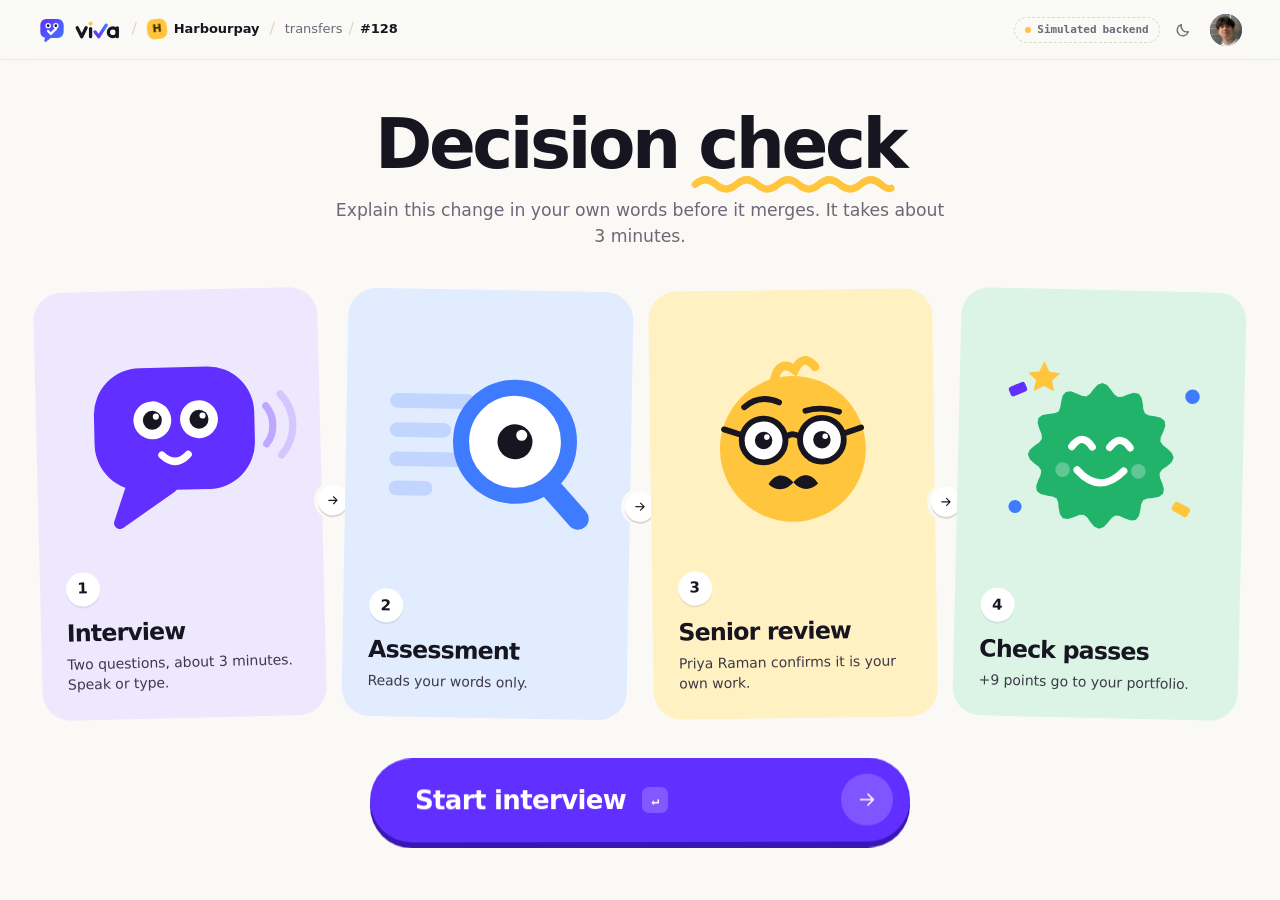
==== commit 4f6a704f: "feat(frontend): playful company-workspace redesign - Workspace shell: Viva logo and hand-drawn wordm" ====
--- a/frontend/index.html
+++ b/frontend/index.html
@@ -5,7 +5,7 @@
   <meta name="viewport" content="width=device-width, initial-scale=1">
   <title>Viva | Explain your pull request</title>
   <meta name="description" content="Your pull request is in. Answer a few short questions about your own code, with your camera on, and a senior reviewer confirms it.">
-  <link rel="icon" href="data:image/svg+xml,%3Csvg xmlns='http://www.w3.org/2000/svg' viewBox='0 0 64 64'%3E%3Cdefs%3E%3ClinearGradient id='g' x1='0' y1='0' x2='1' y2='1'%3E%3Cstop offset='0' stop-color='%23612fff'/%3E%3Cstop offset='1' stop-color='%233e7bff'/%3E%3C/linearGradient%3E%3C/defs%3E%3Crect width='64' height='64' rx='16' fill='url(%23g)'/%3E%3Cpath d='M15 21l17 25 17-25' fill='none' stroke='%23fff' stroke-width='6' stroke-linecap='round' stroke-linejoin='round'/%3E%3C/svg%3E">
+  <link rel="icon" href="data:image/svg+xml,%3Csvg xmlns='http://www.w3.org/2000/svg' viewBox='0 0 24 24'%3E%3Cdefs%3E%3ClinearGradient id='g' x1='0' y1='0' x2='1' y2='1'%3E%3Cstop offset='0' stop-color='%23612fff'/%3E%3Cstop offset='1' stop-color='%233e7bff'/%3E%3C/linearGradient%3E%3C/defs%3E%3Cpath d='M7 2.5h10a5 5 0 0 1 5 5v6.3a5 5 0 0 1-5 5h-6l-4.2 3.3c-.7.6-1.7-.1-1.4-1l.7-2.5A5 5 0 0 1 2 13.8V7.5a5 5 0 0 1 5-5z' fill='url(%23g)'/%3E%3Ccircle cx='8.7' cy='8.3' r='2.3' fill='%23fff'/%3E%3Ccircle cx='15.3' cy='8.3' r='2.3' fill='%23fff'/%3E%3Ccircle cx='9' cy='8.6' r='1.15' fill='%2317151f'/%3E%3Ccircle cx='15.6' cy='8.6' r='1.15' fill='%2317151f'/%3E%3Cpath d='M8.6 12.9l2.4 2.4 4.5-4.5' fill='none' stroke='%23fff' stroke-width='2' stroke-linecap='round' stroke-linejoin='round'/%3E%3C/svg%3E">
   <script>
     /* set the theme before first paint */
     (function () {
@@ -24,23 +24,28 @@
 <body>
   <a class="skip" href="#app">Skip to content</a>
   <header class="top">
-    <a class="brand" href="index.html" aria-label="Viva home">viva</a>
+    <div class="top-l">
+      <a class="brand" href="index.html" aria-label="Viva home"><svg class="brand-mark mascot" viewBox="0 0 24 24" aria-hidden="true"><defs><linearGradient id="brand-grad" x1="0" y1="0" x2="1" y2="1"><stop offset="0" stop-color="#612fff"/><stop offset="1" stop-color="#3e7bff"/></linearGradient></defs><path d="M7 2.5h10a5 5 0 0 1 5 5v6.3a5 5 0 0 1-5 5h-6l-4.2 3.3c-.7.6-1.7-.1-1.4-1l.7-2.5A5 5 0 0 1 2 13.8V7.5a5 5 0 0 1 5-5z" fill="url(#brand-grad)"/><g class="eye" data-max=".8"><circle class="eye-w" cx="8.7" cy="8.3" r="2.3" fill="#fff"/><g class="pupil"><circle cx="8.7" cy="8.3" r="1.15" fill="#17151f"/></g></g><g class="eye" data-max=".8"><circle class="eye-w" cx="15.3" cy="8.3" r="2.3" fill="#fff"/><g class="pupil"><circle cx="15.3" cy="8.3" r="1.15" fill="#17151f"/></g></g><path d="M8.6 12.9l2.4 2.4 4.5-4.5" fill="none" stroke="#fff" stroke-width="2" stroke-linecap="round" stroke-linejoin="round"/></svg><svg class="brand-word" viewBox="0 0 62 26" aria-hidden="true"><defs><linearGradient id="word-grad" x1="0" y1="1" x2="1" y2="0"><stop offset="0" stop-color="#612fff"/><stop offset="1" stop-color="#3e7bff"/></linearGradient></defs><g fill="none" stroke-width="4.4" stroke-linecap="round" stroke-linejoin="round"><path class="bw-ink" d="M3 10l6 12 6-12"/><path class="bw-ink" d="M21 11v11"/><path d="M27 15.5l5 6.5 10-15.5" stroke="url(#word-grad)"/><circle class="bw-ink" cx="51" cy="16" r="6"/><path class="bw-ink" d="M57 10v12"/></g><circle cx="21" cy="4.4" r="2.7" style="fill:var(--lemon-strong)"/></svg></a>
+      <span class="sep" aria-hidden="true">/</span>
+      <span class="ws"><span class="ws-logo" data-org-initial aria-hidden="true">H</span><span data-org>Harbourpay</span></span>
+      <span class="sep" aria-hidden="true">/</span>
+      <span class="crumb" id="crumb"></span>
+    </div>
     <nav class="rail" id="rail" aria-label="Progress" hidden></nav>
     <div class="top-end">
-      <span class="chip" id="sim-chip" title="This page runs against a built-in simulator. No server, no model and no transcription is contacted.">Simulated<span class="more"> backend</span></span>
+      <div id="rec-bar" role="status" hidden><i></i><span>Recording</span></div>
+      <span id="sim-chip" title="This page runs against a built-in simulator. No server, no model and no transcription is contacted.">Simulated<span class="more"> backend</span></span>
       <button class="btn-icon" id="theme-toggle" type="button"></button>
-      <a class="avatar" href="portfolio.html" aria-label="Your portfolio" title="Your portfolio"><img src="assets/avatar.jpg" alt="" width="40" height="40"></a>
+      <a class="avatar" href="portfolio.html" aria-label="Your portfolio" title="Your portfolio"><img src="assets/avatar.jpg" alt="" width="30" height="30"></a>
     </div>
   </header>
 
   <main id="app" tabindex="-1"></main>
 
   <footer class="foot">
-    <span>Explain your own change. The score reads your words only.</span>
-    <span>No production code is shown. Recordings stay on this machine.</span>
+    <span>Viva reads your words only. Never your face, your voice tone or your expressions.</span>
+    <span>Demo data and recordings stay on this device.</span>
   </footer>
-
-  <div id="rec-bar" role="status" hidden><i></i><span>Recording on &middot; demo &middot; stored on this machine</span></div>
 
   <script src="js/data.js"></script>
   <script src="js/sim.js"></script>
--- a/frontend/css/tokens.css
+++ b/frontend/css/tokens.css
@@ -1,88 +1,123 @@
-/* Design tokens. Black and white, one violet accent, blue as its partner in gradients and secondary marks. */
+/* Design tokens. Warm paper, one violet accent with blue as its partner, and four pastels that colour-code the four
+   steps of a check: interview (lilac), assessment (sky), senior review (lemon), check passes (mint).
+   GitHub's own status colours (--gh-*) appear only inside the GitHub check preview. */
 
 :root {
   color-scheme: light;
 
-  --canvas: #f7f7fb;
-  --surface: #fdfdff;
-  --surface-2: #eff0f7;
-  --sunken: #f1f1f8;
-  --ink: #0b0b14;
-  --ink-2: #393a4c;
-  --muted: #5b5c72;
-  --faint: #86879c;
-  --line: #e5e6f0;
-  --line-strong: #c8c9db;
+  --canvas: #faf9f6;
+  --surface: #ffffff;
+  --surface-2: #f5f3ef;
+  --sunken: #f3f1ec;
+  --ink: #17151f;
+  --ink-2: #3d3a48;
+  --muted: #6c6878;
+  --faint: #a19dab;
+  --line: #ebe8e2;
+  --line-strong: #dcd8cf;
 
   --accent: #612fff;
-  --accent-ink: #4d20d6;
-  --accent-soft: #efeaff;
+  --accent-hover: #6f42ff;
+  --accent-deep: #3a17b3;
+  --accent-ink: #5426e8;
+  --accent-soft: #efe9ff;
+  --accent-line: #dbcfff;
   --blue: #3e7bff;
-  --blue-ink: #1d56e0;
-  --blue-soft: #e8f0ff;
-  --grad: linear-gradient(115deg, #612fff 0%, #3e7bff 100%);
-  --danger: #c92a4b;
+  --blue-ink: #1d5be3;
+  --blue-soft: #e5eeff;
+  --blue-line: #c7d9ff;
+  --grad: linear-gradient(120deg, #612fff 0%, #3e7bff 100%);
+  --danger: #d6344f;
   --danger-soft: #fdecef;
 
-  --glow-a: rgb(97 47 255 / .10);
-  --glow-b: rgb(62 123 255 / .09);
-  --shadow-float: 0 26px 60px -26px rgb(20 12 70 / .28), 0 2px 8px -2px rgb(20 12 70 / .08);
-  --grain-o: .05;
+  /* the four steps: a pastel ground, a strong fill for the characters, and an ink for text on the pastel */
+  --lilac: #eee8ff;  --lilac-strong: #612fff; --lilac-ink: #4a20d4;
+  --sky: #e2ecff;    --sky-strong: #3e7bff;   --sky-ink: #1a55d6;
+  --lemon: #fff1c2;  --lemon-strong: #ffc53d; --lemon-ink: #7a5000;
+  --mint: #dbf4e6;   --mint-strong: #22b36b;  --mint-ink: #0c6a40;
+  --pupil: #17151f;
+  --peng: #1f1d2b;
 
-  /* type */
-  --font-sans: ui-sans-serif, -apple-system, BlinkMacSystemFont, 'SF Pro Display', 'SF Pro Text', 'Segoe UI Variable Display', 'Segoe UI', system-ui, sans-serif;
+  --gh-ok: #1a7f37;
+  --gh-wait: #bf8700;
+  --gh-fail: #cf222e;
+
+  --shadow-1: 0 1px 0 rgb(23 21 31 / .04);
+  --shadow-2: 0 2px 0 rgb(23 21 31 / .04), 0 10px 24px -12px rgb(23 21 31 / .14);
+  --shadow-pop: 0 0 0 1px rgb(23 21 31 / .05), 0 16px 36px -12px rgb(23 21 31 / .22), 0 3px 8px -3px rgb(23 21 31 / .08);
+  --focus: 0 0 0 4px color-mix(in srgb, var(--accent) 22%, transparent);
+
+  --font-sans: ui-sans-serif, -apple-system, BlinkMacSystemFont, 'SF Pro Text', 'Segoe UI Variable Text', 'Segoe UI', system-ui, sans-serif;
+  --font-display: -apple-system, BlinkMacSystemFont, 'SF Pro Display', 'Segoe UI Variable Display', 'Segoe UI', system-ui, sans-serif;
   --font-mono: ui-monospace, 'SF Mono', 'JetBrains Mono', 'Cascadia Code', Menlo, Consolas, monospace;
 
-  /* shape: one scale for the whole product */
-  --r-s: 10px;
-  --r-m: 18px;
+  /* shape: one scale, rounder than a tool, flatter than a toy */
+  --r-1: 8px;
+  --r-2: 12px;
+  --r-3: 20px;
+  --r-4: 28px;
   --r-pill: 999px;
 
   /* layout */
-  --gutter: clamp(20px, 4vw, 48px);
-  --maxw: 1240px;
-  --top-h: 64px;
+  --gutter: clamp(16px, 3vw, 40px);
+  --maxw: 1200px;
+  --top-h: 60px;
 
-  /* motion (JS replaces --spring with a sampled spring curve when linear() is supported) */
-  --ease-out: cubic-bezier(.16, 1, .3, 1);
+  /* motion: springy with a little overshoot. JS replaces --spring and --bounce with sampled springs. */
+  --ease: cubic-bezier(.2, .8, .2, 1);
   --ease-io: cubic-bezier(.65, 0, .35, 1);
-  --spring: cubic-bezier(.34, 1.56, .64, 1);
-  --spring-snap: cubic-bezier(.34, 1.56, .64, 1);
+  --spring: cubic-bezier(.2, .8, .2, 1);
+  --bounce: cubic-bezier(.34, 1.56, .64, 1);
+  --t-fast: 120ms;
+  --t: 200ms;
 
-  /* z layers */
   --z-top: 40;
-  --z-cam: 45;
-  --z-rec: 60;
+  --z-drawer: 60;
+  --z-portal: 70;
   --z-toast: 80;
-  --z-grain: 90;
+  --z-confetti: 90;
 }
 
 :root[data-theme='dark'] {
   color-scheme: dark;
 
-  --canvas: #08080d;
-  --surface: #111119;
-  --surface-2: #191925;
-  --sunken: #0d0d15;
-  --ink: #f3f3fa;
-  --ink-2: #c8c8da;
-  --muted: #a3a4bb;
-  --faint: #71728a;
-  --line: #232330;
-  --line-strong: #393a4d;
+  --canvas: #111016;
+  --surface: #1a1921;
+  --surface-2: #22202b;
+  --sunken: #15141b;
+  --ink: #f5f3fa;
+  --ink-2: #cdc9d8;
+  --muted: #a09bb0;
+  --faint: #6f6a7e;
+  --line: #2a2833;
+  --line-strong: #37343f;
 
-  --accent: #7c4dff;
-  --accent-ink: #a78bff;
-  --accent-soft: #1b1436;
+  --accent: #7b55ff;
+  --accent-hover: #8b69ff;
+  --accent-deep: #3f1fb0;
+  --accent-ink: #b09aff;
+  --accent-soft: #231b42;
+  --accent-line: #3d2e7c;
   --blue: #5b8cff;
-  --blue-ink: #8fb0ff;
-  --blue-soft: #0f1c3a;
-  --grad: linear-gradient(115deg, #7c4dff 0%, #4f86ff 100%);
+  --blue-ink: #9bbaff;
+  --blue-soft: #14213d;
+  --blue-line: #223c74;
+  --grad: linear-gradient(120deg, #7b55ff 0%, #4f86ff 100%);
   --danger: #ff6b86;
-  --danger-soft: #2a1119;
+  --danger-soft: #2c1219;
 
-  --glow-a: rgb(124 77 255 / .24);
-  --glow-b: rgb(79 134 255 / .15);
-  --shadow-float: 0 26px 60px -26px rgb(0 0 0 / .75), 0 2px 8px -2px rgb(0 0 0 / .4);
-  --grain-o: .05;
+  --lilac: #231c40;  --lilac-strong: #7b55ff; --lilac-ink: #c2b2ff;
+  --sky: #142340;    --sky-strong: #4f86ff;   --sky-ink: #a9c4ff;
+  --lemon: #332a0f;  --lemon-strong: #f2b92e; --lemon-ink: #ffd978;
+  --mint: #0f2b1f;   --mint-strong: #2fc27a;  --mint-ink: #86e3b3;
+  --pupil: #17151f;
+  --peng: #3b3752;
+
+  --gh-ok: #3fb950;
+  --gh-wait: #d29922;
+  --gh-fail: #f85149;
+
+  --shadow-1: 0 1px 0 rgb(0 0 0 / .3);
+  --shadow-2: 0 2px 0 rgb(0 0 0 / .3), 0 12px 28px -12px rgb(0 0 0 / .7);
+  --shadow-pop: 0 0 0 1px rgb(255 255 255 / .07), 0 18px 44px -14px rgb(0 0 0 / .8), 0 3px 10px -3px rgb(0 0 0 / .5);
 }
--- a/frontend/css/base.css
+++ b/frontend/css/base.css
@@ -1,262 +1,247 @@
-/* Reset, typography and shared controls. */
+/* Reset, typography, shared controls, the characters, confetti and the page portal. */
 
 *, *::before, *::after { box-sizing: border-box; }
-html { -webkit-text-size-adjust: 100%; scroll-behavior: smooth; }
+html { -webkit-text-size-adjust: 100%; }
 body {
   margin: 0;
   min-height: 100dvh;
   background: var(--canvas);
   color: var(--ink);
-  font: 400 1rem/1.6 var(--font-sans);
+  font: 400 .875rem/1.55 var(--font-sans);
+  letter-spacing: -.003em;
   -webkit-font-smoothing: antialiased;
   text-rendering: optimizeLegibility;
 }
 h1, h2, h3, h4, p, ul, ol, dl, dd, figure, blockquote { margin: 0; }
+p, li, dd, blockquote { text-wrap: pretty; }
 ul, ol { padding: 0; list-style: none; }
-button, input, textarea, select { font: inherit; color: inherit; }
+button, input, textarea, select { font: inherit; color: inherit; letter-spacing: inherit; }
 button { cursor: pointer; }
-a { color: inherit; text-underline-offset: .2em; text-decoration-thickness: 1px; }
+a { color: inherit; text-decoration: none; }
 img, svg, video, canvas { display: block; max-width: 100%; }
 [hidden] { display: none !important; }
-::selection { background: color-mix(in srgb, var(--accent) 26%, transparent); }
-
-/* two soft lights behind everything, and a static grain, both on fixed non-interactive layers */
-body::before {
-  content: '';
-  position: fixed; inset: 0;
-  z-index: -1;
-  pointer-events: none;
-  background:
-    radial-gradient(60vmax 44vmax at 88% -12%, var(--glow-a), transparent 62%),
-    radial-gradient(52vmax 40vmax at -6% 108%, var(--glow-b), transparent 60%);
-}
-body::after {
-  content: '';
-  position: fixed; inset: 0;
-  z-index: var(--z-grain);
-  pointer-events: none;
-  opacity: var(--grain-o);
-  background-image: url("data:image/svg+xml;utf8,<svg xmlns='http://www.w3.org/2000/svg' width='160' height='160'><filter id='n'><feTurbulence type='fractalNoise' baseFrequency='.85' numOctaves='2' stitchTiles='stitch'/><feColorMatrix values='0 0 0 0 0  0 0 0 0 0  0 0 0 0 0  0 0 0 .6 0'/></filter><rect width='100%' height='100%' filter='url(%23n)'/></svg>");
-}
-:root[data-theme='dark'] body::after { filter: invert(1); }
+::selection { background: color-mix(in srgb, var(--accent) 22%, transparent); }
+:focus-visible { outline: 2px solid var(--accent); outline-offset: 3px; border-radius: 6px; }
+.sr-only { position: absolute; width: 1px; height: 1px; overflow: hidden; clip: rect(0 0 0 0); white-space: nowrap; }
+.pre { opacity: 0; } /* waiting for its scroll reveal (core.js observe) */
 
 /* view transition for the theme switch: the new theme is revealed by a circle (see core.js) */
 ::view-transition-old(root), ::view-transition-new(root) { animation: none; mix-blend-mode: normal; }
 ::view-transition-old(root) { z-index: 1; }
 ::view-transition-new(root) { z-index: 2; }
 
-:focus-visible { outline: 2px solid var(--accent); outline-offset: 3px; border-radius: 6px; }
-
-.sr-only { position: absolute; width: 1px; height: 1px; overflow: hidden; clip: rect(0 0 0 0); white-space: nowrap; }
-.top-sentinel { position: absolute; top: 0; left: 0; width: 1px; height: 1px; }
-
 /* ---------- type ---------- */
-.display {
-  font-size: clamp(2.4rem, 5.2vw, 4.6rem);
-  font-weight: 500;
-  letter-spacing: -.045em;
-  line-height: 1.03;
-}
-.h1 {
-  font-size: clamp(1.9rem, 3.6vw, 3.1rem);
-  font-weight: 500;
-  letter-spacing: -.04em;
-  line-height: 1.06;
-}
-.h2 { font-size: 1.375rem; font-weight: 560; letter-spacing: -.022em; line-height: 1.25; }
-.h3 { font-size: 1rem; font-weight: 600; letter-spacing: -.01em; }
-.lede { font-size: clamp(1.05rem, 1.5vw, 1.25rem); line-height: 1.5; color: var(--muted); max-width: 34rem; letter-spacing: -.011em; }
+.h1 { font: 700 1.625rem/1.2 var(--font-display); letter-spacing: -.03em; }
+.lede { font-size: .9375rem; line-height: 1.55; color: var(--muted); max-width: 62ch; }
 .muted { color: var(--muted); }
-.small { font-size: .875rem; }
-.mono { font-family: var(--font-mono); }
+.small { font-size: .8125rem; }
+.mono { font-family: var(--font-mono); font-size: .92em; letter-spacing: 0; }
 .num { font-variant-numeric: tabular-nums; }
-.micro {
-  font: 500 .6875rem/1.2 var(--font-mono);
-  letter-spacing: .08em;
-  text-transform: uppercase;
-  color: var(--muted);
-}
-.dim { color: var(--muted); }
-
-/* headline lines that rise out of a clipped box */
-.mask .ln { display: block; overflow: clip; padding-bottom: .14em; margin-bottom: -.14em; }
-.mask .ln > span { display: block; }
-.pre { opacity: 0; }
-
-/* ---------- buttons ---------- */
+.label { font-size: .75rem; font-weight: 600; color: var(--muted); }
+.ico { flex: none; }
+
+/* ---------- buttons: pills; the primary one sits on a hard shadow and presses down ---------- */
 .btn {
-  --mx: 0px; --my: 0px;
-  display: inline-flex; align-items: center; justify-content: center; gap: .75rem;
-  height: 46px; padding: 0 22px;
-  border: 1px solid transparent;
+  position: relative; display: inline-flex; align-items: center; justify-content: center; gap: 8px;
+  height: 36px; padding: 0 16px;
+  border: 1.5px solid transparent; border-radius: var(--r-pill);
+  font-size: .8125rem; font-weight: 650; letter-spacing: -.005em;
+  white-space: nowrap; text-decoration: none;
+  transition: background-color var(--t) var(--ease), border-color var(--t) var(--ease), color var(--t) var(--ease), box-shadow 160ms var(--ease), transform 160ms var(--spring);
+}
+.btn[disabled], .btn[aria-disabled='true'] { opacity: .45; cursor: not-allowed; pointer-events: none; }
+.btn-primary { --lift: 3px; background: var(--accent); color: #fff; box-shadow: 0 var(--lift) 0 var(--accent-deep); }
+.btn-primary:hover { background: var(--accent-hover); transform: translateY(-1px); box-shadow: 0 calc(var(--lift) + 1px) 0 var(--accent-deep); }
+.btn-primary:active { transform: translateY(var(--lift)); box-shadow: 0 0 0 var(--accent-deep); transition-duration: 60ms; }
+.btn-primary[disabled] { opacity: 1; background: var(--surface-2); color: var(--faint); box-shadow: 0 var(--lift) 0 var(--line); }
+.btn-secondary { background: var(--surface); color: var(--ink); border-color: var(--line-strong); box-shadow: 0 2px 0 var(--line-strong); }
+.btn-secondary:hover { transform: translateY(-1px); box-shadow: 0 3px 0 var(--line-strong); }
+.btn-secondary:active { transform: translateY(2px); box-shadow: 0 0 0 var(--line-strong); transition-duration: 60ms; }
+.btn-ghost { background: transparent; color: var(--ink-2); }
+.btn-ghost:hover { background: var(--surface-2); color: var(--ink); }
+.btn-danger { background: var(--surface); color: var(--danger); border-color: color-mix(in srgb, var(--danger) 35%, var(--line-strong)); }
+.btn-danger:hover { background: var(--danger-soft); }
+.btn-sm { height: 30px; padding: 0 12px; gap: 6px; font-size: .78125rem; }
+.btn-lg { --lift: 4px; height: 44px; padding: 0 22px; font-size: .9375rem; }
+.btn-xl { --lift: 6px; height: 84px; min-width: min(540px, 100%); padding: 0 16px 0 44px; gap: 16px; font: 750 1.625rem/1 var(--font-display); letter-spacing: -.025em; }
+.btn .arrow { display: inline-grid; place-items: center; transition: transform 260ms var(--bounce); }
+.btn:hover .arrow { transform: translateX(3px); }
+.btn-xl .arrow { width: 52px; height: 52px; margin-left: auto; border-radius: 50%; background: rgb(255 255 255 / .18); }
+.btn kbd { height: 18px; min-width: 18px; margin-right: -4px; background: rgb(255 255 255 / .2); border-color: transparent; color: inherit; }
+.btn-xl kbd { height: 26px; min-width: 26px; font-size: .8125rem; border-radius: 7px; }
+.btn-secondary kbd, .btn-ghost kbd { background: var(--surface-2); border-color: var(--line); color: var(--muted); }
+
+.btn-icon {
+  display: inline-grid; place-items: center; flex: none;
+  width: 34px; height: 34px;
+  border: 0; border-radius: 50%;
+  background: transparent; color: var(--muted);
+  transition: background-color var(--t) var(--ease), color var(--t) var(--ease), transform 220ms var(--bounce);
+}
+.btn-icon:hover { background: var(--surface-2); color: var(--ink); transform: rotate(-8deg); }
+.btn-icon:active { transform: scale(.9); }
+.btn-text { border: 0; background: none; padding: 0; font-size: .8125rem; font-weight: 650; color: var(--accent-ink); }
+.btn-text:hover { text-decoration: underline; text-decoration-style: wavy; text-underline-offset: .25em; }
+
+kbd {
+  display: inline-grid; place-items: center;
+  height: 20px; min-width: 20px; padding: 0 5px;
+  border: 1px solid var(--line-strong); border-radius: 6px;
+  background: var(--surface-2); color: var(--muted);
+  font: 600 .6875rem/1 var(--font-mono);
+}
+
+/* ---------- badges (status) and tags (labels): both are soft pills ---------- */
+.badge, .tag {
+  display: inline-flex; align-items: center; gap: 6px;
+  height: 24px; padding: 0 10px;
   border-radius: var(--r-pill);
-  font-size: .9375rem; font-weight: 560; letter-spacing: -.01em;
-  white-space: nowrap; text-decoration: none;
-  transform: translate(var(--mx), var(--my));
-  transition: transform .6s var(--spring), background-color .25s, color .25s, border-color .25s, opacity .25s;
-}
-.btn:active { transform: translate(var(--mx), var(--my)) scale(.97); transition-duration: .12s; }
-.btn[disabled], .btn[aria-disabled='true'] { opacity: .4; cursor: not-allowed; pointer-events: none; }
-.btn-primary { position: relative; background: var(--accent); color: #fff; overflow: hidden; isolation: isolate; }
-.btn-primary::before { content: ''; position: absolute; inset: 0; z-index: -1; background: var(--grad); opacity: 0; transition: opacity .35s; }
-.btn-primary:hover::before { opacity: 1; }
-.btn-primary[disabled] { opacity: 1; background: var(--surface-2); color: var(--muted); box-shadow: inset 0 0 0 1px var(--line-strong); } /* opaque, so a sticky button hides what scrolls under it */
-.btn-primary[disabled]::before { display: none; }
-.btn-ghost { background: transparent; color: var(--ink); border-color: var(--line-strong); }
-.btn-ghost:hover { background: var(--surface-2); border-color: var(--faint); }
-.btn-danger { background: transparent; color: var(--danger); border-color: color-mix(in srgb, var(--danger) 45%, var(--line-strong)); }
-.btn-danger:hover { background: var(--danger-soft); }
-.btn-sm { height: 36px; padding: 0 16px; font-size: .84375rem; }
-.btn .arrow {
-  display: grid; place-items: center;
-  width: 30px; height: 30px; margin-right: -13px;
-  border-radius: 50%;
-  background: color-mix(in srgb, currentColor 18%, transparent);
-  transition: transform .6s var(--spring);
-}
-.btn:hover .arrow { transform: translateX(3px); }
-.btn-text {
-  border: 0; background: none; padding: 0;
-  font-size: .875rem; font-weight: 560; color: var(--ink);
-  text-decoration: underline; text-decoration-color: var(--line-strong); text-underline-offset: .25em;
-  transition: text-decoration-color .2s;
-}
-.btn-text:hover { text-decoration-color: var(--ink); }
-.btn-icon {
-  display: inline-grid; place-items: center;
-  width: 40px; height: 40px;
-  border: 1px solid var(--line-strong); border-radius: 50%;
-  background: transparent; color: var(--ink);
-  transition: background-color .2s, transform .5s var(--spring);
-}
-.btn-icon:hover { background: var(--surface-2); }
-.btn-icon:active { transform: scale(.94); }
+  background: var(--surface-2); color: var(--ink-2);
+  font-size: .75rem; font-weight: 650; white-space: nowrap;
+}
+.tag { height: 22px; padding: 0 9px; font-size: .71875rem; color: var(--muted); }
+.badge .dot { width: 7px; height: 7px; border-radius: 50%; background: currentColor; }
+[data-tone='accent'], [data-tone='lilac'] { background: var(--lilac); color: var(--lilac-ink); }
+[data-tone='blue'], [data-tone='sky'] { background: var(--sky); color: var(--sky-ink); }
+[data-tone='lemon'] { background: var(--lemon); color: var(--lemon-ink); }
+[data-tone='mint'] { background: var(--mint); color: var(--mint-ink); }
+.badge[data-tone='solid'] { background: var(--accent); color: #fff; }
+.badge[data-tone='plain'] { background: transparent; color: var(--muted); box-shadow: inset 0 0 0 1.5px var(--line-strong); }
+.dot[data-live] { animation: live 1.6s ease-in-out infinite; }
+@keyframes live { 50% { opacity: .3; transform: scale(.8); } }
+
+/* ---------- cards ---------- */
+.card { position: relative; min-width: 0; padding: 22px; border: 1px solid var(--line); border-radius: var(--r-3); background: var(--surface); box-shadow: 0 2px 0 var(--line); }
+.card[data-tone] { border-color: transparent; box-shadow: none; }
+.card[data-tone='lilac'] { background: var(--lilac); }
+.card[data-tone='sky'] { background: var(--sky); }
+.card[data-tone='lemon'] { background: var(--lemon); }
+.card[data-tone='mint'] { background: var(--mint); }
+.card-h { display: flex; align-items: center; justify-content: space-between; gap: 12px; min-height: 24px; margin-bottom: 16px; }
+.card-h h2, .card-h h3 { display: flex; align-items: center; gap: 10px; font: 700 .9375rem/1.3 var(--font-display); letter-spacing: -.015em; }
+.card-h .meta { font-size: .75rem; color: var(--muted); }
+.card-foot { margin-top: 16px; padding-top: 14px; border-top: 1.5px dashed var(--line); font-size: .75rem; color: var(--muted); }
+/* a small coloured bubble in front of a card title */
+.bub { display: inline-grid; place-items: center; flex: none; width: 28px; height: 28px; border-radius: 10px; background: var(--surface-2); color: var(--ink-2); }
+
+.kv { display: grid; }
+.kv > div { display: grid; grid-template-columns: minmax(0, 1fr) auto; gap: 12px; align-items: baseline; padding: 10px 0; border-top: 1.5px dashed var(--line); }
+.kv > div:first-child { border-top: 0; padding-top: 0; }
+.kv dt { color: var(--muted); }
+.kv dd { font-weight: 650; text-align: right; }
+
+/* ---------- avatars ---------- */
+.av {
+  --s: 24px;
+  position: relative; display: inline-grid; place-items: center; flex: none;
+  width: var(--s); height: var(--s); border-radius: 50%;
+  background: var(--grad); color: #fff;
+  font-size: calc(var(--s) * .4); font-weight: 700; letter-spacing: 0;
+  overflow: hidden;
+}
+.av img { position: absolute; inset: 0; width: 100%; height: 100%; object-fit: cover; object-position: 50% 30%; }
+.av[data-tone='ink'] { background: var(--ink); color: var(--surface); }
+.av[data-tone='lemon'] { background: var(--lemon-strong); color: #3a2600; }
 
 /* ---------- forms ---------- */
-.field + .field { margin-top: 24px; }
-.field > label, .label { display: block; margin-bottom: 8px; font-size: .875rem; font-weight: 560; letter-spacing: -.005em; }
-.hint { display: block; margin-top: 6px; font-size: .8125rem; color: var(--muted); }
-.error-text { display: block; margin-top: 8px; font-size: .875rem; color: var(--danger); }
-.input, .textarea, .select {
-  display: block; width: 100%;
+.field + .field { margin-top: 18px; }
+.field > label, .form-label { display: block; margin-bottom: 6px; font-size: .8125rem; font-weight: 650; }
+.hint { display: block; margin-top: 6px; font-size: .75rem; color: var(--muted); }
+.error-text { display: block; margin-top: 8px; font-size: .8125rem; font-weight: 560; color: var(--danger); }
+.textarea {
+  display: block; width: 100%; min-height: 112px;
   padding: 12px 14px;
-  border: 1px solid var(--faint); border-radius: var(--r-s);
+  border: 1.5px solid var(--line-strong); border-radius: var(--r-2);
   background: var(--surface);
-  transition: border-color .2s, box-shadow .25s;
-}
-.input:hover, .textarea:hover, .select:hover { border-color: var(--muted); }
-.input:focus, .textarea:focus, .select:focus { border-color: var(--accent); box-shadow: 0 0 0 4px color-mix(in srgb, var(--accent) 16%, transparent); }
-.input::placeholder, .textarea::placeholder { color: var(--muted); opacity: 1; }
-.textarea { min-height: 116px; resize: vertical; line-height: 1.55; }
-.input[aria-invalid='true'], .textarea[aria-invalid='true'], .select[aria-invalid='true'] { border-color: var(--danger); }
-
-.check, .field > label.check { display: flex; gap: 12px; align-items: flex-start; margin: 0; font-size: .9375rem; font-weight: 400; cursor: pointer; }
-.check input { appearance: none; flex: none; width: 20px; height: 20px; margin: 2px 0 0; border: 1px solid var(--faint); border-radius: 6px; background: var(--surface); display: grid; place-content: center; transition: background-color .2s, border-color .2s; }
-.check input::after { content: ''; width: 10px; height: 6px; border: 2px solid #fff; border-top: 0; border-right: 0; transform: rotate(-45deg) scale(0) translateY(-1px); transition: transform .35s var(--spring); }
+  line-height: 1.55; resize: vertical;
+  transition: border-color var(--t) var(--ease), box-shadow var(--t) var(--ease);
+}
+.textarea:hover { border-color: var(--faint); }
+.textarea:focus { outline: none; border-color: var(--accent); box-shadow: var(--focus); }
+.textarea::placeholder { color: var(--faint); opacity: 1; }
+
+.check { display: flex; gap: 10px; align-items: flex-start; margin: 0; font-size: .8125rem; cursor: pointer; }
+.check input { appearance: none; flex: none; width: 18px; height: 18px; margin: 0; border: 1.5px solid var(--faint); border-radius: 6px; background: var(--surface); display: grid; place-content: center; transition: background-color var(--t), border-color var(--t); }
+.check input::after { content: ''; width: 8px; height: 5px; border: 2px solid #fff; border-top: 0; border-right: 0; transform: rotate(-45deg) scale(0) translateY(-1px); transition: transform 260ms var(--bounce); }
 .check input:checked { background: var(--accent); border-color: var(--accent); }
 .check input:checked::after { transform: rotate(-45deg) scale(1) translateY(-1px); }
 
-/* segmented control with a sliding thumb */
+/* segmented control: a violet pill slides to the checked radio */
 .seg {
   --n: 2; --i: 0;
   position: relative; display: grid; grid-template-columns: repeat(var(--n), 1fr);
-  padding: 4px; border: 1px solid var(--faint); border-radius: var(--r-pill);
-  background: var(--sunken);
+  padding: 4px; border-radius: var(--r-pill);
+  background: var(--sunken); box-shadow: inset 0 0 0 1px var(--line);
 }
 .seg > label { position: relative; z-index: 1; margin: 0; }
 .seg input { position: absolute; opacity: 0; inset: 0; }
 .seg label span {
-  display: grid; place-items: center; height: 40px; padding: 0 14px;
-  border-radius: var(--r-pill); text-align: center; font-size: .875rem; font-weight: 560; color: var(--muted);
-  cursor: pointer; transition: color .3s;
-}
-.seg input:checked + span { color: var(--canvas); }
-.seg input:focus-visible + span { outline: 2px solid var(--accent); outline-offset: 3px; }
+  display: flex; align-items: center; justify-content: center; gap: 6px;
+  height: 30px; padding: 0 14px;
+  border-radius: var(--r-pill); font-size: .8125rem; font-weight: 650; color: var(--muted);
+  cursor: pointer; transition: color var(--t) var(--ease);
+}
+.seg input:checked + span { color: #fff; }
+.seg input:focus-visible + span { outline: 2px solid var(--accent); outline-offset: 2px; }
 .seg-thumb {
   position: absolute; z-index: 0; top: 4px; bottom: 4px; left: 4px;
   width: calc((100% - 8px) / var(--n));
-  border-radius: var(--r-pill); background: var(--ink);
+  border-radius: var(--r-pill); background: var(--accent);
+  box-shadow: 0 2px 0 var(--accent-deep);
   transform: translateX(calc(var(--i) * 100%));
-  transition: transform .7s var(--spring), opacity .2s;
+  transition: transform 420ms var(--bounce), opacity var(--t);
 }
 .seg[data-empty] .seg-thumb { opacity: 0; }
 .seg[data-empty] input:checked + span { color: var(--muted); }
 
-/* ---------- chips, panels, cards ---------- */
-.chip {
-  display: inline-flex; align-items: center; gap: 6px;
-  height: 24px; padding: 0 10px;
-  border: 1px solid var(--line-strong); border-radius: var(--r-pill);
-  font: 500 .6875rem/1 var(--font-mono); letter-spacing: .06em; text-transform: uppercase;
-  color: var(--ink-2); background: transparent; white-space: nowrap;
-}
-.chip-signal { color: var(--accent-ink); border-color: color-mix(in srgb, var(--accent) 42%, var(--line-strong)); background: var(--accent-soft); }
-.chip-solid { background: var(--ink); color: var(--canvas); border-color: var(--ink); }
-
-.panel { position: relative; padding: clamp(22px, 3vw, 36px); border: 1px solid var(--line-strong); border-radius: var(--r-m); background: var(--surface); }
-.card { padding: clamp(22px, 2.6vw, 30px); border: 1px solid var(--line); border-radius: var(--r-m); background: var(--surface); }
-.card-head { display: flex; justify-content: space-between; align-items: baseline; gap: 12px; margin-bottom: 18px; }
-.card-head h3 { font-size: 1.0625rem; font-weight: 600; letter-spacing: -.02em; }
-.grid-2 { display: grid; grid-template-columns: repeat(2, minmax(0, 1fr)); gap: 16px; margin-top: 16px; }
-.grid-2 > :only-child { grid-column: 1 / -1; }
-.notice { max-width: 62ch; margin-top: 24px; padding: 14px 18px; border: 1px solid var(--line); border-left: 2px solid var(--accent); border-radius: var(--r-s); background: var(--sunken); font-size: .9375rem; line-height: 1.55; }
-.form-foot { display: flex; align-items: center; gap: 18px; flex-wrap: wrap; margin-top: 30px; }
-.form-foot .hint { margin: 0; }
-.log ul { display: grid; gap: 10px; font-size: .875rem; }
-.log li { display: grid; grid-template-columns: 74px minmax(0, 1fr); gap: 10px; }
-.log li .mono { color: var(--muted); }
-.log .hint { margin-top: 16px; }
-
-/* page heading row shared by the reviewer page */
-.stage-head { display: flex; justify-content: space-between; align-items: flex-end; gap: 24px; margin-bottom: clamp(28px, 4vw, 52px); }
-.stage-head .micro { margin-bottom: 14px; }
-.head-meta { display: grid; justify-items: end; gap: 10px; text-align: right; }
-.timer { font-size: .8125rem; color: var(--muted); max-width: 34ch; }
-
-details > summary { list-style: none; cursor: pointer; }
-details > summary::-webkit-details-marker { display: none; }
-
-/* ---------- skeleton ---------- */
-.sk {
-  display: block; height: 1em; border-radius: 8px;
-  background: linear-gradient(90deg, var(--sunken) 0%, color-mix(in srgb, var(--ink) 8%, var(--sunken)) 50%, var(--sunken) 100%);
-  background-size: 220% 100%;
-  animation: sk 1.5s linear infinite;
-}
-@keyframes sk { from { background-position: 120% 0; } to { background-position: -120% 0; } }
+/* ---------- odometer digits ---------- */
+.odo { display: inline-flex; font-variant-numeric: tabular-nums; line-height: 1; white-space: nowrap; }
+.odo-d { position: relative; display: inline-block; height: 1em; width: 1ch; overflow: clip; padding-block: .08em; margin-block: -.08em; }
+.odo-col { display: flex; flex-direction: column; will-change: transform; }
+.odo-col i { display: block; height: 1em; line-height: 1em; font-style: normal; text-align: center; }
+.odo-s { display: inline-block; width: .34em; text-align: center; }
+
+/* ---------- the characters (core.js mascot): eyes follow the pointer and blink now and then ---------- */
+.mascot { display: block; width: 100%; height: 100%; overflow: visible; }
+.mascot .eye { transform-box: fill-box; transform-origin: center; animation: blink var(--blink, 5s) var(--blink-delay, 0s) infinite; }
+.mascot .pupil { transition: transform 120ms linear; }
+@keyframes blink { 0%, 93%, 100% { transform: scaleY(1); } 95% { transform: scaleY(.08); } }
+
+/* ---------- confetti and the portal between pages ---------- */
+.confetti { position: fixed; inset: 0; z-index: var(--z-confetti); pointer-events: none; overflow: hidden; }
+.confetti i { position: absolute; width: 8px; height: 12px; margin: -6px 0 0 -4px; border-radius: 2px; }
+.confetti i:nth-child(3n) { width: 10px; height: 10px; border-radius: 50%; }
+.portal { position: fixed; inset: 0; z-index: var(--z-portal); pointer-events: none; background: var(--accent); }
 
 /* ---------- toast and dialog ---------- */
-#toasts { position: fixed; z-index: var(--z-toast); left: var(--gutter); bottom: 24px; display: grid; gap: 10px; max-width: min(520px, calc(100vw - 2 * var(--gutter))); }
+#toasts { position: fixed; z-index: var(--z-toast); right: 20px; bottom: 20px; display: grid; gap: 8px; justify-items: end; max-width: min(460px, calc(100vw - 32px)); }
 .toast {
-  display: flex; align-items: center; gap: 16px;
-  padding: 14px 16px 14px 18px;
-  border: 1px solid var(--line-strong); border-radius: 14px;
-  background: var(--surface); box-shadow: var(--shadow-float);
-  font-size: .9rem;
-}
-.toast.error { border-color: color-mix(in srgb, var(--danger) 55%, var(--line-strong)); }
+  display: flex; align-items: center; gap: 12px;
+  padding: 10px 10px 10px 16px;
+  border-radius: var(--r-pill);
+  background: var(--ink); color: var(--canvas); box-shadow: var(--shadow-pop);
+  font-size: .8125rem; font-weight: 560;
+}
+.toast::before { content: ''; flex: none; width: 8px; height: 8px; border-radius: 50%; background: var(--lemon-strong); }
+.toast.error::before { background: var(--danger); }
 .toast-msg { flex: 1; }
-.toast-x { display: grid; place-items: center; width: 24px; height: 24px; border: 0; border-radius: 50%; background: none; color: var(--muted); }
-.toast-x:hover { background: var(--surface-2); }
+.toast .btn-text { white-space: nowrap; color: var(--lemon-strong); }
+.toast-x { display: grid; place-items: center; width: 26px; height: 26px; border: 0; border-radius: 50%; background: none; color: inherit; opacity: .6; }
+.toast-x:hover { opacity: 1; background: rgb(255 255 255 / .12); }
 
 .dialog {
-  width: min(440px, calc(100vw - 40px));
-  padding: 28px; border: 1px solid var(--line-strong); border-radius: var(--r-m);
-  background: var(--surface); color: var(--ink); box-shadow: var(--shadow-float);
-}
-.dialog::backdrop { background: color-mix(in srgb, var(--canvas) 55%, transparent); backdrop-filter: blur(6px); }
-.dialog h2 { font-size: 1.25rem; font-weight: 560; letter-spacing: -.02em; margin-bottom: 8px; }
-.dialog-actions { display: flex; justify-content: flex-end; gap: 10px; margin-top: 24px; }
+  width: min(420px, calc(100vw - 32px));
+  padding: 24px; border: 0; border-radius: var(--r-4);
+  background: var(--surface); color: var(--ink); box-shadow: var(--shadow-pop);
+}
+.dialog::backdrop { background: rgb(17 16 22 / .34); backdrop-filter: blur(4px); }
+.dialog h2 { margin-bottom: 6px; font: 700 1.125rem/1.3 var(--font-display); letter-spacing: -.02em; }
+.dialog p { font-size: .8125rem; }
+.dialog-actions { display: flex; justify-content: flex-end; gap: 8px; margin-top: 22px; }
 
 @media (prefers-reduced-motion: reduce) {
-  html { scroll-behavior: auto; }
   *, *::before, *::after { animation-duration: .001ms !important; animation-delay: 0s !important; animation-iteration-count: 1 !important; transition-duration: .001ms !important; transition-delay: 0s !important; }
 }
 @media (prefers-reduced-transparency: reduce) {
-  .dialog::backdrop { backdrop-filter: none; background: var(--canvas); }
-}
-@media (max-width: 1000px) {
-  .grid-2 { grid-template-columns: 1fr; }
-  .stage-head { flex-direction: column; align-items: flex-start; }
-  .head-meta { justify-items: start; text-align: left; }
-}
+  .dialog::backdrop { backdrop-filter: none; }
+}
--- a/frontend/css/layout.css
+++ b/frontend/css/layout.css
@@ -1,147 +1,227 @@
-/* Shell (header, rail, footer, recording bar, presenter drawer) and the home page. */
-
-.skip { position: absolute; left: 16px; top: 0; z-index: 100; padding: 10px 16px; border-radius: var(--r-pill); background: var(--ink); color: var(--canvas); transform: translateY(-140%); transition: transform .2s; }
-.skip:focus { transform: translateY(12px); }
+/* Shell (header, progress rail, footer, presenter drawer), page frame, the check page and the flow. */
+
+.skip { position: absolute; left: 16px; top: 0; z-index: 100; padding: 8px 14px; border-radius: var(--r-pill); background: var(--ink); color: var(--surface); transform: translateY(-140%); transition: transform var(--t); }
+.skip:focus { transform: translateY(10px); }
 
 /* ---------- header ---------- */
 .top {
   position: sticky; top: 0; z-index: var(--z-top);
-  display: grid; grid-template-columns: 1fr auto 1fr; align-items: center; gap: 20px;
-  min-height: var(--top-h); padding: 0 var(--gutter);
-  background: color-mix(in srgb, var(--canvas) 78%, transparent);
-  -webkit-backdrop-filter: blur(16px) saturate(150%); backdrop-filter: blur(16px) saturate(150%);
-  border-bottom: 1px solid transparent;
-  transition: border-color .35s;
-}
-.top[data-stuck] { border-color: var(--line); }
-.brand { grid-column: 1; justify-self: start; font-size: 1.6rem; font-weight: 650; letter-spacing: -.07em; text-decoration: none; line-height: 1; }
-.top-end { grid-column: 3; justify-self: end; display: flex; align-items: center; gap: 12px; }
-#sim-chip { cursor: help; }
+  display: grid; grid-template-columns: minmax(0, 1fr) auto minmax(0, 1fr); align-items: center; gap: 16px;
+  height: var(--top-h); padding: 0 var(--gutter);
+  background: color-mix(in srgb, var(--canvas) 84%, transparent);
+  -webkit-backdrop-filter: blur(14px) saturate(160%); backdrop-filter: blur(14px) saturate(160%);
+  border-bottom: 1px solid var(--line);
+}
+.top-l { display: flex; align-items: center; gap: 10px; min-width: 0; overflow: hidden; font-size: .8125rem; }
+.brand { display: inline-flex; align-items: center; gap: 9px; flex: none; font: 800 1.0625rem/1 var(--font-display); letter-spacing: -.035em; }
+.brand-mark { width: 28px; height: 28px; transition: transform 500ms var(--bounce); }
+.brand:hover .brand-mark { transform: rotate(-10deg) scale(1.08); }
+.brand-word { width: 46px; height: 20px; overflow: visible; }
+.brand-word .bw-ink { stroke: var(--ink); }
+.brand-word path[stroke^='url'] { stroke-dasharray: 30; transition: stroke-dashoffset 600ms var(--ease); }
+.brand:hover .brand-word path[stroke^='url'] { animation: recheck 700ms var(--ease-io); }
+@keyframes recheck { 0% { stroke-dashoffset: 0; } 45% { stroke-dashoffset: 30; } 100% { stroke-dashoffset: 0; } }
+.sep { flex: none; color: var(--line-strong); font-size: 1rem; font-weight: 300; }
+.ws { display: inline-flex; align-items: center; gap: 7px; flex: none; font-weight: 650; }
+.ws-logo { display: grid; place-items: center; width: 20px; height: 20px; border-radius: 7px; background: var(--lemon-strong); color: #3a2600; font-size: .6875rem; font-weight: 800; transform: rotate(-6deg); }
+.crumb { display: inline-flex; align-items: center; gap: 6px; min-width: 0; color: var(--muted); white-space: nowrap; overflow: hidden; }
+.crumb b { font-weight: 650; color: var(--ink); overflow: hidden; text-overflow: ellipsis; }
+.top-end { grid-column: 3; justify-self: end; display: flex; align-items: center; gap: 6px; }
+
+#sim-chip {
+  display: inline-flex; align-items: center; gap: 6px; height: 26px; padding: 0 10px;
+  border: 1.5px dashed var(--line-strong); border-radius: var(--r-pill);
+  font: 600 .6875rem/1 var(--font-mono); color: var(--muted); white-space: nowrap; cursor: help;
+}
+#sim-chip::before { content: ''; width: 6px; height: 6px; border-radius: 50%; background: var(--lemon-strong); }
 
 /* the person's avatar: top right, opens the portfolio */
-.avatar { position: relative; display: inline-grid; place-items: center; flex: none; width: 40px; height: 40px; border-radius: 50%; background: var(--grad); color: #fff; font-size: .9375rem; font-weight: 620; text-decoration: none; transition: transform .6s var(--spring); }
+.avatar { position: relative; display: inline-grid; place-items: center; flex: none; width: 32px; height: 32px; margin-left: 4px; border-radius: 50%; background: var(--grad); color: #fff; font-size: .75rem; font-weight: 700; transition: transform 400ms var(--bounce); }
 .avatar::before { content: attr(data-initial); }
 .avatar img { position: absolute; inset: 0; width: 100%; height: 100%; border-radius: 50%; object-fit: cover; object-position: 50% 30%; }
-.avatar::after { content: ''; position: absolute; inset: -4px; border: 2px solid transparent; border-radius: 50%; transition: border-color .3s; }
-.avatar:hover { transform: scale(1.07); }
+.avatar::after { content: ''; position: absolute; inset: -3px; border: 2px solid transparent; border-radius: 50%; transition: border-color var(--t); }
+.avatar:hover { transform: scale(1.08) rotate(-4deg); }
 .avatar:hover::after, .avatar[aria-current='page']::after { border-color: var(--accent); }
-@media (max-width: 480px) {
-  #sim-chip .more { display: none; }
-  .top-end { gap: 8px; }
-  .top-end .btn-icon, .avatar { width: 36px; height: 36px; }
-  .pres-toggle { padding: 0 12px; }
-  .pres-toggle svg { display: none; }
-}
-
-/* ---------- rail: Interview, Results ---------- */
-.rail { min-width: min(300px, 40vw); }
-.rail-list { --n: 2; --p: 0; position: relative; display: grid; grid-template-columns: repeat(var(--n), 1fr); padding-bottom: 14px; }
-.rail-step { text-align: center; font-size: .78125rem; font-weight: 520; letter-spacing: -.005em; color: var(--muted); transition: color .5s; white-space: nowrap; }
+
+/* recording pill, shown while a clip is being recorded */
+#rec-bar { display: inline-flex; align-items: center; gap: 7px; height: 28px; padding: 0 12px; border-radius: var(--r-pill); background: var(--danger); color: #fff; font-size: .75rem; font-weight: 700; white-space: nowrap; }
+#rec-bar i { width: 7px; height: 7px; border-radius: 50%; background: #fff; animation: live 1.2s ease-in-out infinite; }
+
+/* ---------- progress rail: Check, Interview, Results ---------- */
+.rail { grid-column: 2; }
+.rail-list { --n: 3; --p: 0; position: relative; display: grid; grid-template-columns: repeat(var(--n), minmax(92px, auto)); padding: 4px; border-radius: var(--r-pill); background: var(--sunken); box-shadow: inset 0 0 0 1px var(--line); }
+.rail-step { position: relative; z-index: 1; display: flex; justify-content: center; align-items: center; gap: 6px; height: 30px; padding: 0 12px; font-size: .75rem; font-weight: 650; color: var(--faint); white-space: nowrap; transition: color var(--t); }
+.rail-step b { display: grid; place-items: center; width: 17px; height: 17px; border-radius: 50%; background: var(--surface); font-size: .625rem; font-weight: 800; color: var(--muted); transition: background-color var(--t), color var(--t); }
 .rail-step[data-state='done'] { color: var(--ink-2); }
-.rail-step[data-state='current'] { color: var(--ink); font-weight: 620; }
-.rail-track, .rail-fill { position: absolute; bottom: 4px; left: calc(100% / (2 * var(--n))); height: 1px; }
-.rail-track { right: calc(100% / (2 * var(--n))); background: var(--line-strong); }
-.rail-fill {
-  width: calc(100% - 100% / var(--n)); height: 2px; margin-top: -.5px; background: var(--grad);
-  transform-origin: left; transform: scaleX(calc(var(--p) / (var(--n) - 1)));
-  transition: transform 1s var(--spring);
-}
-.rail-dot {
-  position: absolute; left: 0; bottom: 0; width: calc(100% / var(--n)); height: 9px;
-  display: grid; place-items: center;
-  transform: translateX(calc(var(--p) * 100%));
-  transition: transform 1s var(--spring);
-}
-.rail-dot i { width: 9px; height: 9px; border-radius: 50%; background: var(--accent); box-shadow: 0 0 0 4px color-mix(in srgb, var(--accent) 18%, transparent); }
-.rail-dot i::after { content: ''; position: absolute; width: 9px; height: 9px; border-radius: 50%; border: 1px solid var(--accent); animation: ping 2.6s var(--ease-out) infinite; }
-@keyframes ping { 0% { transform: scale(1); opacity: .7; } 70%, 100% { transform: scale(3.2); opacity: 0; } }
+.rail-step[data-state='done'] b { background: var(--mint-strong); color: #fff; }
+.rail-step[data-state='current'] { color: #fff; }
+.rail-step[data-state='current'] b { background: rgb(255 255 255 / .22); color: #fff; }
+.rail-fill { position: absolute; z-index: 0; top: 4px; bottom: 4px; left: 4px; width: calc((100% - 8px) / var(--n)); border-radius: var(--r-pill); background: var(--accent); box-shadow: 0 2px 0 var(--accent-deep); transform: translateX(calc(var(--p) * 100%)); transition: transform 600ms var(--bounce); }
+.rail-track { display: none; }
 
 /* ---------- page frame ---------- */
-main { max-width: var(--maxw); margin: 0 auto; padding: clamp(28px, 4.5vw, 64px) var(--gutter) 96px; min-height: calc(100dvh - var(--top-h) - 90px); }
+main { max-width: var(--maxw); margin: 0 auto; padding: 32px var(--gutter) 72px; min-height: calc(100dvh - var(--top-h) - 64px); }
 main:focus, main:focus-visible { outline: none; }
-body[data-stage='interview'] .foot { visibility: hidden; } /* the docked camera sits where the footer is */
-.foot { max-width: var(--maxw); margin: 0 auto; padding: 28px var(--gutter) 40px; display: flex; justify-content: space-between; gap: 16px 40px; flex-wrap: wrap; border-top: 1px solid var(--line); font-size: .8125rem; color: var(--muted); }
-
-/* recording notice while a clip is being recorded */
-#rec-bar {
-  position: fixed; z-index: var(--z-rec); left: 0; right: 0; top: 80px; margin-inline: auto; width: max-content; max-width: calc(100vw - 24px);
-  display: flex; align-items: center; gap: 12px; padding: 8px 16px 8px 14px;
-  border: 1px solid color-mix(in srgb, var(--accent) 45%, var(--line-strong)); border-radius: var(--r-pill);
-  background: var(--surface); box-shadow: var(--shadow-float);
-  font-size: .8125rem; font-weight: 520; white-space: nowrap;
-  visibility: visible; transform: none;
-  transition: transform .8s var(--spring), opacity .3s, visibility 0s;
-}
-#rec-bar[hidden] { display: flex !important; visibility: hidden; opacity: 0; transform: translateY(-140%); pointer-events: none; transition: transform .8s var(--spring), opacity .3s, visibility 0s .8s; }
-#rec-bar i { width: 9px; height: 9px; border-radius: 50%; background: var(--grad); animation: rec 1.4s ease-in-out infinite; }
-@keyframes rec { 50% { opacity: .3; transform: scale(.8); } }
-
-/* ---------- presenter drawer (only with ?presenter=1): a header button that opens a panel under the header ---------- */
-.top:has(.pres-panel:not([hidden])) { z-index: var(--z-rec); }
-.pres-toggle { display: inline-flex; align-items: center; gap: 6px; height: 34px; padding: 0 14px; border: 1px solid var(--line-strong); border-radius: var(--r-pill); background: var(--surface); font-size: .8125rem; font-weight: 560; }
-.pres-toggle { flex: none; }
-.pres-toggle svg { flex: none; transition: transform .35s var(--ease-out); }
+.foot { max-width: var(--maxw); margin: 0 auto; padding: 18px var(--gutter) 28px; display: flex; justify-content: space-between; gap: 8px 32px; flex-wrap: wrap; border-top: 1.5px dashed var(--line); font-size: .75rem; color: var(--faint); }
+body[data-stage='interview'] .foot, body[data-stage='home'] .foot { display: none; }
+
+/* page header */
+.ph { display: flex; justify-content: space-between; align-items: flex-end; gap: 16px 32px; flex-wrap: wrap; margin-bottom: 24px; }
+.ph-main { min-width: 0; max-width: 860px; }
+.ph-eyebrow { display: flex; align-items: center; gap: 8px; margin-bottom: 8px; font-size: .8125rem; font-weight: 560; color: var(--muted); }
+.ph-eyebrow .ico { color: var(--faint); }
+.ph-title { font: 800 1.75rem/1.2 var(--font-display); letter-spacing: -.035em; text-wrap: balance; }
+.ph-meta { display: flex; align-items: center; flex-wrap: wrap; gap: 8px 14px; margin-top: 12px; font-size: .8125rem; color: var(--muted); }
+.ph-meta > span { display: inline-flex; align-items: center; gap: 6px; }
+.ph-meta .ico { color: var(--faint); }
+.ph-meta .mono { color: var(--ink-2); }
+.ph-actions { display: flex; align-items: center; gap: 8px; }
+
+/* two columns: content and a status rail */
+.cols { display: grid; grid-template-columns: minmax(0, 1fr) 356px; gap: 20px; align-items: stretch; }
+.cols > .stack:last-child { align-self: start; }
+.stack { display: grid; gap: 16px; align-content: start; min-width: 0; }
+
+/* ---------- check page: the four steps and one big button, filling the screen ---------- */
+body[data-stage='home'] main { max-width: 1340px; padding-top: 0; padding-bottom: 0; }
+body[data-stage='home'] .rail { visibility: hidden; } /* the page itself is the flow */
+.home { display: grid; grid-template-rows: auto minmax(0, 1fr) auto; gap: clamp(22px, 4.4vh, 46px); min-height: calc(100dvh - var(--top-h)); padding: clamp(24px, 5.5vh, 60px) 0 clamp(30px, 6.5vh, 68px); }
+.home-head { text-align: center; }
+.home-title { font: 800 clamp(2.5rem, 5.4vw, 4.5rem)/1 var(--font-display); letter-spacing: -.05em; }
+.home-title .sq { position: relative; display: inline-block; }
+.home-title .sq svg { position: absolute; left: -3%; bottom: -.2em; width: 106%; height: .3em; overflow: visible; }
+.home-title .sq path { stroke: var(--lemon-strong); stroke-width: 7; stroke-linecap: round; fill: none; vector-effect: non-scaling-stroke; stroke-dasharray: 1; }
+.home-sub { margin: 18px auto 0; max-width: 64ch; font-size: clamp(1rem, 1.35vw, 1.1875rem); color: var(--muted); }
+
+.steps { display: grid; grid-template-columns: repeat(4, minmax(0, 1fr)); gap: clamp(12px, 1.7vw, 24px); min-height: 0; }
+.step {
+  --gap: clamp(12px, 1.7vw, 24px);
+  position: relative; display: grid; grid-template-rows: minmax(0, 1fr) auto; min-height: 0;
+  padding: clamp(18px, 2vw, 28px);
+  border-radius: var(--r-4); background: var(--tone);
+  transform: rotate(var(--tilt));
+  transition: transform 520ms var(--bounce);
+}
+.step:hover { transform: rotate(0deg) translateY(-8px); }
+.step[data-step='1'] { --tone: var(--lilac); --tilt: -1.4deg; }
+.step[data-step='2'] { --tone: var(--sky); --tilt: 1deg; }
+.step[data-step='3'] { --tone: var(--lemon); --tilt: -.8deg; }
+.step[data-step='4'] { --tone: var(--mint); --tilt: 1.3deg; }
+.step-art { display: grid; place-items: center; min-height: 110px; }
+.step-art .mascot { width: auto; height: 100%; max-width: 100%; max-height: 230px; transition: transform 520ms var(--bounce); }
+.step:hover .step-art .mascot { transform: translateY(-6px) rotate(-5deg) scale(1.05); }
+.step-n { display: inline-grid; place-items: center; width: 34px; height: 34px; border-radius: 50%; background: var(--surface); box-shadow: 0 2px 0 rgb(23 21 31 / .07); font: 800 .9375rem/1 var(--font-display); }
+.step h2 { margin-top: 14px; font: 800 clamp(1.25rem, 1.85vw, 1.75rem)/1.1 var(--font-display); letter-spacing: -.035em; }
+.step p { margin-top: 8px; font-size: clamp(.875rem, 1.05vw, 1.0625rem); line-height: 1.45; color: var(--ink-2); }
+.step-to { position: absolute; z-index: 2; top: 50%; right: calc(var(--gap) / -2); display: grid; place-items: center; width: 30px; height: 30px; margin: -15px -15px 0 0; border-radius: 50%; background: var(--surface); color: var(--ink); box-shadow: 0 2px 0 var(--line-strong), 0 0 0 4px var(--canvas); }
+.home-cta { display: flex; justify-content: center; }
+
+/* ---------- the flow on the results page: interview, assessment, senior review, check passes ---------- */
+.flow { position: relative; display: grid; grid-template-columns: repeat(4, minmax(0, 1fr)); gap: 12px; }
+.flow-step { position: relative; display: grid; gap: 4px; align-content: start; min-width: 0; padding-top: 42px; }
+.flow-step:nth-child(1) { --c: var(--lilac-strong); --t: var(--lilac); }
+.flow-step:nth-child(2) { --c: var(--sky-strong); --t: var(--sky); }
+.flow-step:nth-child(3) { --c: var(--lemon-strong); --t: var(--lemon); }
+.flow-step:nth-child(4) { --c: var(--mint-strong); --t: var(--mint); }
+.flow-step::before { content: ''; position: absolute; top: 15px; left: 40px; right: -4px; height: 3px; border-radius: 3px; background: repeating-linear-gradient(90deg, var(--line-strong) 0 6px, transparent 6px 11px); }
+.flow-step:last-child::before { display: none; }
+.flow-step::after { content: ''; position: absolute; top: 15px; left: 40px; right: -4px; height: 3px; border-radius: 3px; background: var(--c); transform-origin: left; transform: scaleX(0); transition: transform 700ms var(--ease); }
+.flow-step[data-state='done']:not(:last-child)::after { transform: scaleX(1); }
+.flow-mark { position: absolute; top: 0; left: 0; display: grid; place-items: center; width: 32px; height: 32px; border-radius: 11px; background: var(--t); color: var(--ink-2); font: 800 .8125rem/1 var(--font-display); transform: rotate(-6deg); transition: background-color var(--t), color var(--t), transform 400ms var(--bounce); }
+.flow-step[data-state='done'] .flow-mark { background: var(--c); color: #fff; transform: rotate(0deg); }
+.flow-step:nth-child(3)[data-state='done'] .flow-mark { color: #3a2600; }
+.flow-step[data-state='current'] .flow-mark { background: var(--c); color: #fff; box-shadow: 0 0 0 5px var(--t); }
+.flow-step[data-state='wait'] .flow-mark { background: var(--t); color: var(--ink); box-shadow: inset 0 0 0 2px var(--c); }
+.flow-step[data-state='wait'] .flow-mark::after { content: ''; position: absolute; inset: -6px; border-radius: 15px; border: 2px solid var(--c); opacity: 0; animation: ping 2.2s var(--ease) infinite; }
+.flow-step[data-state='stop'] .flow-mark { background: var(--surface-2); color: var(--muted); transform: rotate(0deg); }
+.flow-step b { font: 750 .875rem/1.3 var(--font-display); color: var(--ink); letter-spacing: -.01em; }
+.flow-step span { font-size: .75rem; line-height: 1.45; color: var(--muted); }
+@keyframes ping { 0% { transform: scale(.92); opacity: .8; } 80%, 100% { transform: scale(1.35); opacity: 0; } }
+
+/* GitHub check preview */
+.gh { display: grid; margin: 0 -22px; border-top: 1px solid var(--line); }
+.gh li { display: grid; grid-template-columns: 16px minmax(0, 1fr); gap: 2px 10px; align-items: center; padding: 10px 22px; border-bottom: 1px solid var(--line); font-size: .8125rem; }
+.gh li .gh-i { grid-row: span 2; align-self: start; margin-top: 1px; }
+.gh li:last-child { border-bottom: 0; }
+.gh li b { display: flex; align-items: center; gap: 8px; min-width: 0; font-weight: 600; font-family: var(--font-mono); font-size: .75rem; }
+.gh li b em { font: 650 .625rem/1 var(--font-sans); font-style: normal; padding: 3px 7px; border-radius: var(--r-pill); color: var(--muted); box-shadow: inset 0 0 0 1px var(--line-strong); }
+.gh li span { grid-column: 2; font-size: .75rem; color: var(--muted); }
+.gh li[data-viva] { background: color-mix(in srgb, var(--lilac) 60%, transparent); }
+.gh-i { display: grid; place-items: center; width: 16px; height: 16px; border-radius: 50%; color: #fff; }
+.gh-i[data-s='ok'] { background: var(--gh-ok); }
+.gh-i[data-s='fail'] { background: var(--gh-fail); }
+.gh-i[data-s='wait'] { box-shadow: inset 0 0 0 2px var(--gh-wait); }
+.gh-i[data-s='wait']::after { content: ''; width: 6px; height: 6px; border-radius: 50%; background: var(--gh-wait); }
+.gh-i[data-s='wait'][data-live]::after { animation: live 1.6s ease-in-out infinite; }
+.gh-i[data-s='idle'] { box-shadow: inset 0 0 0 2px var(--faint); }
+.gh-sum { display: flex; align-items: center; gap: 8px; margin: 0 -22px -22px; padding: 12px 22px; border-top: 1px solid var(--line); border-radius: 0 0 var(--r-3) var(--r-3); background: var(--surface-2); font-size: .75rem; color: var(--muted); }
+.gh-sum[data-done='true'] { color: var(--gh-ok); font-weight: 650; }
+
+/* ---------- presenter drawer (only with ?presenter=1) ---------- */
+.top:has(.pres-panel:not([hidden])) { z-index: var(--z-drawer); }
+.pres-toggle { display: inline-flex; align-items: center; gap: 6px; flex: none; height: 30px; padding: 0 12px; margin-right: 4px; border: 1.5px solid var(--line-strong); border-radius: var(--r-pill); background: var(--surface); font-size: .75rem; font-weight: 650; box-shadow: 0 2px 0 var(--line-strong); }
+.pres-toggle svg { flex: none; transition: transform var(--t) var(--ease); }
 .pres-toggle[aria-expanded='true'] svg { transform: rotate(90deg); }
 .pres-panel {
   position: absolute; right: var(--gutter); top: 100%; margin-top: 8px; width: min(400px, calc(100vw - 2 * var(--gutter)));
-  max-height: min(72dvh, 640px); overflow: auto; padding: 20px;
-  border: 1px solid var(--line-strong); border-radius: var(--r-m); background: var(--surface); box-shadow: var(--shadow-float);
+  max-height: min(74dvh, 660px); overflow: auto; padding: 18px;
+  border-radius: var(--r-3); background: var(--surface); box-shadow: var(--shadow-pop);
   transform-origin: right top;
 }
-.pres-panel h3 { font: 500 .6875rem var(--font-mono); letter-spacing: .08em; text-transform: uppercase; color: var(--muted); margin: 22px 0 10px; }
+.pres-panel h3 { font-size: .6875rem; font-weight: 700; letter-spacing: .05em; text-transform: uppercase; color: var(--faint); margin: 18px 0 8px; }
 .pres-panel h3:first-child { margin-top: 0; }
-.pres-row { display: flex; align-items: center; justify-content: space-between; gap: 12px; padding: 8px 0; font-size: .875rem; }
-.pres-help { margin: -2px 0 6px; }
-.pres-seg { width: 190px; }
-.pres-seg label span { height: 32px; font-size: .8125rem; }
-.pres-btns { display: flex; gap: 8px; }
-.pres-snip { display: grid; grid-template-columns: 1fr auto; gap: 4px 10px; align-items: start; padding: 10px 0; border-top: 1px solid var(--line); font-size: .8125rem; }
+.pres-row { display: flex; align-items: center; justify-content: space-between; gap: 12px; padding: 6px 0; font-size: .8125rem; }
+.pres-help { margin: -2px 0 6px; font-size: .75rem; }
+.pres-seg { width: 184px; }
+.pres-btns { display: flex; gap: 6px; }
+.pres-snip { display: grid; grid-template-columns: 1fr auto; gap: 2px 10px; align-items: start; padding: 10px 0; border-top: 1.5px dashed var(--line); font-size: .75rem; }
 .pres-snip:first-of-type { border-top: 0; }
-.pres-snip b { display: block; font-size: .75rem; color: var(--muted); font-weight: 560; margin-bottom: 2px; }
-.pres-snip p { color: var(--ink-2); }
-.pres-snip .btn-icon { width: 32px; height: 32px; }
-
-/* ---------- home ---------- */
-.hero { display: grid; grid-template-columns: minmax(0, 1.1fr) minmax(0, .9fr); gap: clamp(32px, 6vw, 96px); align-items: center; min-height: min(calc(100dvh - var(--top-h) - 140px), 660px); }
-.hero .display .dim { color: var(--muted); }
-.hero .lede { margin-top: 28px; }
-.hero-cta { margin-top: 36px; }
-.facts { display: flex; flex-wrap: wrap; gap: 10px 26px; margin-top: 34px; font-size: .9375rem; color: var(--muted); }
-.facts li { position: relative; padding-left: 18px; }
-.facts li::before { content: ''; position: absolute; left: 0; top: .78em; width: 9px; height: 1px; background: var(--faint); }
-
-.prcard { position: relative; padding: clamp(22px, 3vw, 32px); border: 1px solid var(--line-strong); border-radius: var(--r-m); background: var(--surface); box-shadow: var(--shadow-float); }
-.prcard::before { content: ''; position: absolute; left: 28px; right: 28px; top: -1px; height: 2px; border-radius: 2px; background: var(--grad); }
-.pr-top { display: flex; justify-content: space-between; gap: 12px; font-size: .8125rem; color: var(--muted); }
-.pr-title { margin: 16px 0 12px; font-size: clamp(1.3rem, 2vw, 1.6rem); font-weight: 560; letter-spacing: -.03em; line-height: 1.2; }
-.pr-meta { display: flex; flex-wrap: wrap; align-items: center; gap: 6px; font-size: .875rem; color: var(--muted); }
-.pr-to { display: inline-grid; color: var(--faint); }
-.pr-files { margin: 22px 0; border-top: 1px solid var(--line); }
-.pr-files li { display: flex; justify-content: space-between; gap: 16px; padding: 11px 0; border-bottom: 1px solid var(--line); font-size: .875rem; }
-.diffstat b { margin-left: 12px; font-weight: 500; }
-.diffstat .add { color: var(--accent-ink); }
-.diffstat .del { color: var(--muted); }
-.pr-check { display: flex; gap: 12px; align-items: flex-start; padding: 14px 16px; border-radius: var(--r-s); background: var(--accent-soft); font-size: .875rem; line-height: 1.5; color: var(--ink-2); }
-.pr-check b { margin-right: 6px; font-weight: 620; color: var(--accent-ink); }
-.pr-pulse { flex: none; width: 9px; height: 9px; margin-top: .5em; border-radius: 50%; background: var(--accent); box-shadow: 0 0 0 4px color-mix(in srgb, var(--accent) 22%, transparent); animation: pulse 2.6s ease-in-out infinite; }
-@keyframes pulse { 50% { box-shadow: 0 0 0 8px color-mix(in srgb, var(--accent) 0%, transparent); } }
-
-/* odometer digits */
-.odo { display: inline-flex; font-variant-numeric: tabular-nums; line-height: 1; white-space: nowrap; }
-.odo-d { display: inline-block; height: 1em; width: 1ch; overflow: clip; padding-block: .08em; margin-block: -.08em; position: relative; }
-.odo-col { display: flex; flex-direction: column; will-change: transform; }
-.odo-col i { display: block; height: 1em; line-height: 1em; font-style: normal; text-align: center; }
-.odo-s { display: inline-block; width: .34em; text-align: center; }
-
-/* ---------- session footer controls ---------- */
-.session-bar { display: flex; flex-wrap: wrap; align-items: center; gap: 10px 12px; margin-top: 72px; padding-top: 24px; border-top: 1px solid var(--line); }
-.session-bar .resume { flex-basis: 100%; margin-top: 6px; font-size: .8125rem; color: var(--muted); word-break: break-all; }
-.session-bar .resume code { font: .78125rem var(--font-mono); }
-
-@media (max-width: 1000px) {
-  .top { grid-template-columns: 1fr auto; padding-block: 12px; row-gap: 8px; }
+.pres-snip b { display: block; font-size: .6875rem; color: var(--muted); font-weight: 650; margin-bottom: 2px; }
+.pres-snip p { color: var(--ink-2); line-height: 1.5; }
+
+/* ---------- session controls: the last thing on the results page, full width ---------- */
+.session { display: flex; flex-wrap: wrap; align-items: center; justify-content: space-between; gap: 20px 32px; margin-top: 28px; padding: 26px 28px; border: 0; border-radius: var(--r-4); background: var(--lilac); box-shadow: none; }
+.session h2 { display: flex; align-items: center; gap: 10px; font: 800 1.375rem/1.2 var(--font-display); letter-spacing: -.03em; }
+.session .bub { background: var(--surface); color: var(--lilac-ink); }
+.session-copy { min-width: 0; flex: 1 1 360px; }
+.session .resume { margin-top: 10px; font-size: .8125rem; color: var(--ink-2); }
+.resume-row { display: flex; align-items: center; gap: 8px; margin-top: 8px; max-width: 560px; }
+.resume-row code { flex: 1; min-width: 0; overflow: hidden; text-overflow: ellipsis; white-space: nowrap; padding: 8px 12px; border-radius: var(--r-pill); background: var(--surface); font: .75rem/1.4 var(--font-mono); color: var(--ink-2); }
+.session .btns { display: flex; flex-wrap: wrap; gap: 10px; }
+
+@media (max-width: 1080px) {
+  .cols { grid-template-columns: minmax(0, 1fr); }
+}
+@media (max-width: 960px) {
+  .steps { grid-template-columns: repeat(2, minmax(0, 1fr)); }
+  .step-to { display: none; }
+  .home { min-height: 0; grid-template-rows: auto auto auto; }
+  .step-art { min-height: 150px; }
+}
+@media (max-width: 860px) {
+  .top { grid-template-columns: minmax(0, 1fr) auto; }
+  .rail { display: none; }
   .top-end { grid-column: 2; }
-  .rail { grid-column: 1 / -1; grid-row: 2; min-width: 0; padding: 0 0 4px; }
-  #rec-bar { top: 122px; }
-  .hero { grid-template-columns: minmax(0, 1fr); min-height: 0; }
-}
+  .brand-word { display: none; }
+}
+@media (max-width: 640px) {
+  .flow { grid-template-columns: minmax(0, 1fr); gap: 0; }
+  .flow-step { padding: 0 0 18px 46px; }
+  .flow-step:last-child { padding-bottom: 0; }
+  .flow-step::before, .flow-step::after { top: 38px; bottom: 4px; left: 15px; right: auto; width: 3px; height: auto; transform-origin: top; }
+  .flow-step::before { background: repeating-linear-gradient(180deg, var(--line-strong) 0 6px, transparent 6px 11px); }
+  .flow-step::after { transform: scaleY(0); }
+  .flow-step[data-state='done']:not(:last-child)::after { transform: scaleY(1); }
+  .crumb, .top-l .sep, .ws { display: none; }
+  .home-cta { position: sticky; bottom: 16px; z-index: 5; }
+  .pres-toggle svg { display: none; }
+  #sim-chip .more { display: none; }
+  .ph-title { font-size: 1.375rem; }
+  .steps { grid-template-columns: minmax(0, 1fr); }
+  .step { grid-template-columns: 104px minmax(0, 1fr); grid-template-rows: auto; gap: 14px; align-items: center; --tilt: 0deg; }
+  .step-art { min-height: 0; }
+  .step-art .mascot { width: 100%; height: auto; }
+  .step h2 { margin-top: 8px; }
+  .btn-xl { height: 68px; font-size: 1.25rem; padding-left: 28px; }
+  .btn-xl .arrow { width: 44px; height: 44px; }
+}
--- a/frontend/css/interview.css
+++ b/frontend/css/interview.css
@@ -1,105 +1,179 @@
-/* The full-page interview: camera gate, question, answer, analysis. */
+/* The interview: a pre-join screen for the camera, then a focused session (question and answer on the left,
+   the self-view and the question plan on the right), then the analysis. */
 
 @property --a { syntax: '<angle>'; inherits: false; initial-value: 0deg; }
 
 .iv { position: relative; }
-.iv-stage { display: grid; align-items: start; min-height: calc(100dvh - var(--top-h) - 220px); }
-.iv-gate, .iv-main, .iv-analysis { min-width: 0; }
-.iv-gate { max-width: min(560px, 100%); }
-.iv-gate .iv-q { margin: 16px 0 24px; }
-.iv-facts { display: grid; gap: 8px; margin-top: 22px; color: var(--muted); font-size: .9375rem; }
-.iv-facts li { position: relative; padding-left: 18px; }
-.iv-facts li::before { content: ''; position: absolute; left: 0; top: .78em; width: 9px; height: 1px; background: var(--faint); }
-.iv-gate-actions { display: flex; flex-wrap: wrap; align-items: center; gap: 16px 22px; margin-top: 34px; }
+body[data-stage='interview'] main { padding-top: 32px; }
 
-/* question, full width of the page */
-.iv-main { max-width: 900px; }
-.iv-bar { display: flex; justify-content: space-between; align-items: center; gap: 16px; margin-bottom: 30px; }
-.iv-prog { display: flex; align-items: center; gap: 14px; }
-.iv-ticks { display: inline-flex; gap: 6px; }
-.iv-ticks i { width: 28px; height: 3px; border-radius: var(--r-pill); background: var(--line-strong); transition: background .5s; }
-.iv-ticks i[data-state='on'] { background: var(--ink-2); }
-.iv-ticks i[data-state='done'] { background: var(--grad); }
-.iv-meta { display: flex; align-items: center; gap: 10px; min-height: 24px; }
-.iv-q { margin-top: 18px; max-width: 28ch; font-size: clamp(1.75rem, 3.6vw, 2.9rem); font-weight: 500; letter-spacing: -.04em; line-height: 1.1; }
+/* ---------- pre-join ---------- */
+.gate-grid { display: grid; grid-template-columns: minmax(0, 1.2fr) minmax(0, 1fr); gap: clamp(28px, 4vw, 60px); align-items: center; max-width: 1100px; min-height: calc(100dvh - var(--top-h) - 140px); margin: 0 auto; }
+.gate-art { width: 92px; height: 80px; margin: 0 0 14px -6px; transform: rotate(-6deg); }
+.gate-title { margin: 8px 0 10px; font: 800 2.125rem/1.1 var(--font-display); letter-spacing: -.04em; text-wrap: balance; }
+.gate-panel > .muted { font-size: .9375rem; max-width: 46ch; }
+.gate-list { display: grid; gap: 12px; margin: 24px 0 28px; }
+.gate-list li { display: grid; grid-template-columns: 28px minmax(0, 1fr); gap: 12px; align-items: center; font-size: .875rem; color: var(--ink-2); }
+.gate-actions { display: flex; flex-wrap: wrap; align-items: center; gap: 14px 20px; }
+/* after the camera is on: what works, and a sound bar that moves when you talk */
+.gate-check { display: grid; gap: 10px; margin: 22px 0 26px; padding: 14px; border-radius: var(--r-3); background: var(--mint); }
+.gate-check:not([hidden]) + .gate-list { display: none; }
+.gate-check > div { display: grid; grid-template-columns: 28px minmax(0, 1fr) auto; gap: 12px; align-items: center; font-size: .875rem; font-weight: 560; color: var(--ink-2); }
+.gate-check .bub { background: var(--surface); color: var(--mint-ink); }
+.gate-check b { color: var(--mint-ink); }
+.gate-dev { overflow: hidden; text-overflow: ellipsis; white-space: nowrap; }
+.gate-wave { width: 96px; height: 26px; }
+.iv-gate[data-state='ready'] .gate-art { animation: wave-hi 1.4s var(--ease-io) 2; }
+@keyframes wave-hi { 0%, 100% { transform: rotate(-6deg); } 25% { transform: rotate(8deg) translateY(-4px); } 50% { transform: rotate(-10deg); } 75% { transform: rotate(6deg) translateY(-2px); } }
+
+/* ---------- session ---------- */
+.iv-main { display: grid; grid-template-columns: minmax(0, 1fr) 300px; gap: clamp(28px, 4vw, 52px); align-items: start; max-width: 1140px; margin: 0 auto; }
+.iv-col { min-width: 0; }
+.iv-bar { display: flex; justify-content: space-between; align-items: center; gap: 16px; margin-bottom: 22px; }
+.iv-prog { display: flex; align-items: center; gap: 12px; font-size: .8125rem; color: var(--muted); }
+.iv-count b { color: var(--ink); font-weight: 700; }
+.iv-ticks { display: inline-flex; align-items: center; gap: 5px; }
+.iv-ticks i { width: 10px; height: 10px; border-radius: var(--r-pill); background: var(--line-strong); transition: width 420ms var(--bounce), background-color 300ms var(--ease); }
+.iv-ticks i[data-state='on'] { width: 26px; background: var(--accent); }
+.iv-ticks i[data-state='done'] { background: var(--mint-strong); }
+.iv-meta { display: flex; flex-wrap: wrap; gap: 6px; min-height: 22px; }
+.iv-q { margin-top: 16px; max-width: 28ch; font: 800 clamp(1.75rem, 2.8vw, 2.5rem)/1.14 var(--font-display); letter-spacing: -.04em; }
 .iv-q .w { display: inline-block; white-space: pre; }
-.iv-ground { margin-top: 20px; max-width: 56ch; color: var(--muted); font-size: .9375rem; }
+.iv-q .hl { color: var(--accent-ink); }
+/* the question block the buddy pulls in; the rope ties on at its right edge */
+.iv-pull { position: relative; width: fit-content; max-width: 100%; will-change: transform; }
+.iv-hook { position: absolute; right: -6px; top: 58px; width: 1px; height: 1px; }
+.iv-ground { display: flex; align-items: center; gap: 8px; margin-top: 16px; font-size: .8125rem; color: var(--muted); }
+.iv-ground .ico { color: var(--faint); }
 
-.iv-answer { margin-top: 36px; padding-top: 28px; border-top: 1px solid var(--line); }
-.iv-tabs { max-width: 260px; margin-bottom: 24px; }
+.iv-answer { margin-top: 28px; padding: 18px; border-radius: var(--r-4); }
+.iv-answer-h { display: flex; justify-content: space-between; align-items: center; gap: 12px; margin-bottom: 14px; }
+.iv-tabs { width: 196px; }
 .iv-tabs[data-locked] { opacity: .5; pointer-events: none; }
+.iv-answer-h .hint { margin: 0; }
 .iv-pane { min-width: 0; }
-.iv-wave { width: 100%; height: 104px; border: 1px solid var(--line); border-radius: var(--r-m); background: var(--sunken); }
-.iv-speak-row { display: flex; justify-content: space-between; align-items: center; gap: 16px; margin-top: 16px; }
-.iv-speak-row .hint { margin: 0; }
-.iv-type .textarea, .iv-review .textarea { font-size: 1.0625rem; line-height: 1.55; }
+.iv-wave { width: 100%; height: 92px; border-radius: var(--r-3); background: var(--lilac); }
+.iv-speak-row { display: flex; justify-content: space-between; align-items: center; gap: 12px; margin-top: 12px; }
+.iv-speak-row .hint { margin: 0; display: inline-flex; align-items: center; gap: 8px; font-weight: 560; }
+.iv-speak-row .hint::before { content: ''; width: 8px; height: 8px; border-radius: 50%; background: var(--danger); animation: live 1.2s ease-in-out infinite; }
+.iv-type .textarea, .iv-review .textarea { font-size: .9375rem; line-height: 1.6; border-radius: var(--r-3); }
 .iv-review-head { display: flex; justify-content: space-between; align-items: center; margin-bottom: 8px; }
-.iv-review-head .label { margin: 0; }
-.iv-review .btn-text { margin-top: 14px; }
-.iv-foot { position: sticky; bottom: 16px; z-index: 5; display: flex; justify-content: flex-end; align-items: center; gap: 18px; margin-top: 28px; padding: 6px 0; } /* the submit button stays in view while the page scrolls */
-.iv-cap { margin-top: 14px; }
+.iv-review-head .form-label { margin: 0; }
+.iv-review .btn-text { margin-top: 10px; }
+.iv-foot { display: flex; justify-content: flex-end; align-items: center; gap: 12px; margin-top: 16px; padding-top: 16px; border-top: 1.5px dashed var(--line); }
+.iv-foot .hint { margin: 0 auto 0 0; display: inline-flex; align-items: center; gap: 6px; }
 .iv-foot[hidden] { display: none; }
-#iv-err { margin-top: 14px; }
+.iv-cap { margin-top: 10px; }
+#iv-err { margin-top: 10px; }
 
-/* the analysis moment after the last answer */
-.iv-analysis { max-width: 720px; }
-.iv-analysis .iv-q { margin: 16px 0 32px; }
-.iv-steps { display: grid; gap: 16px; }
-.iv-steps li { display: flex; align-items: center; gap: 14px; font-size: 1.125rem; color: var(--ink-2); }
-.iv-steps svg { flex: none; color: var(--accent); }
-.iv-steps path { stroke-dasharray: 1; }
+.iv-side { position: sticky; top: calc(var(--top-h) + 24px); display: grid; gap: 12px; }
 
-/* the self-view: always on, first in the middle of the gate, then docked while you answer */
+/* the penguin: stands at the camera's left corner, hauls the questions in, then fools around and watches you */
+.buddy { position: absolute; z-index: 3; left: -76px; top: calc(300px * .75 - 118px); width: 88px; height: 118px; pointer-events: none; transform-origin: 50% 100%; animation: bud-idle 9s ease-in-out infinite; }
+.buddy[data-pulling] { animation: none; }
+.buddy .b-arm { transform-box: view-box; transform-origin: 23px 55px; animation: bud-wave 9s ease-in-out infinite; }
+.buddy[data-pulling] .b-arm { animation: none; }
+/* straining: eyes squeezed shut, a bead of sweat, the whole penguin shakes */
+.buddy[data-pulling] .mascot { animation: strain 80ms linear infinite; }
+.buddy[data-pulling] .eye { animation: none; transform: scaleY(.3); }
+.buddy .b-sweat { opacity: 0; transform-box: fill-box; transform-origin: 50% 0; }
+.buddy[data-pulling] .b-sweat { animation: sweat 1.1s ease-in infinite; }
+@keyframes strain { 0%, 100% { transform: translate(0, 0); } 25% { transform: translate(.8px, -.4px); } 50% { transform: translate(-.6px, .5px); } 75% { transform: translate(.5px, .3px); } }
+@keyframes sweat { 0% { opacity: 0; transform: translateY(-2px) scale(.6); } 25% { opacity: 1; transform: none; } 80% { opacity: 1; transform: translate(3px, 12px); } 100% { opacity: 0; transform: translate(4px, 18px); } }
+/* a hop, a long stare, a lean into the camera to peek at you, a wobble */
+@keyframes bud-idle {
+  0%, 12%, 30%, 52%, 72%, 100% { transform: none; }
+  5% { transform: translateY(-9px) rotate(-4deg); }
+  9% { transform: translateY(0) scaleY(.94); }
+  58%, 66% { transform: translateX(14px) rotate(14deg); }
+  80% { transform: rotate(-5deg); }
+  86% { transform: rotate(4deg); }
+  92% { transform: none; }
+}
+@keyframes bud-wave { 0%, 34%, 48%, 100% { transform: none; } 38%, 44% { transform: rotate(52deg); } 41% { transform: rotate(30deg); } }
+.rope { position: fixed; inset: 0; z-index: 30; width: 100%; height: 100%; pointer-events: none; overflow: visible; opacity: 0; transition: opacity 160ms; }
+.rope path { fill: none; stroke: var(--ink-2); stroke-width: 2.5; stroke-linecap: round; stroke-dasharray: 7 2.5; }
+.rope circle { fill: var(--surface); stroke: var(--ink-2); stroke-width: 2.5; }
+.cam-note { display: flex; gap: 8px; align-items: flex-start; font-size: .75rem; line-height: 1.5; color: var(--muted); }
+.cam-note .ico { margin-top: 1px; }
+.agenda { display: grid; margin-top: 4px; padding: 8px; border-radius: var(--r-3); background: var(--surface); border: 1px solid var(--line); box-shadow: 0 2px 0 var(--line); }
+.agenda-h { padding: 6px 10px 6px; font-size: .6875rem; font-weight: 700; letter-spacing: .05em; text-transform: uppercase; color: var(--faint); }
+.agenda li { display: grid; grid-template-columns: 22px minmax(0, 1fr) auto; gap: 10px; align-items: center; padding: 8px 10px; border-radius: var(--r-2); font-size: .8125rem; color: var(--muted); transition: background-color var(--t), color var(--t); }
+.agenda li span { display: grid; place-items: center; width: 22px; height: 22px; border-radius: 8px; background: var(--surface-2); font-size: .6875rem; font-weight: 800; }
+.agenda li em { font-style: normal; font-size: .6875rem; color: var(--faint); }
+.agenda li[data-state='on'] { background: var(--lilac); color: var(--ink); font-weight: 650; }
+.agenda li[data-state='on'] span { background: var(--accent); color: #fff; }
+.agenda li[data-state='done'] { color: var(--ink-2); }
+.agenda li[data-state='done'] span { background: var(--mint-strong); color: #fff; }
+
+/* ---------- the self-view: in the pre-join slot first, then docked beside the question ---------- */
+.cam-slot { width: 100%; }
 .cam {
-  position: fixed; z-index: var(--z-cam);
-  aspect-ratio: 4 / 3; overflow: hidden;
-  border: 1px solid var(--line-strong); border-radius: var(--r-m);
-  background: var(--surface-2); box-shadow: var(--shadow-float);
-  transition: opacity .6s var(--ease-out);
+  position: relative; width: 100%; aspect-ratio: 4 / 3; overflow: hidden;
+  border-radius: var(--r-4); background: #17151f; box-shadow: var(--shadow-2);
+  outline: 1px solid rgb(255 255 255 / .06); outline-offset: -1px;
+  transform-origin: 0 0;
 }
-.cam[data-pos='center'] { right: max(var(--gutter), calc(50% - 600px)); top: calc(var(--top-h) + 14vh); width: min(440px, 42vw); }
-.cam[data-pos='dock'] { right: 20px; bottom: 20px; width: 232px; }
-.cam video { width: 100%; height: 100%; object-fit: cover; transform: scaleX(-1); opacity: 0; transition: opacity .6s; }
+.cam video { width: 100%; height: 100%; object-fit: cover; transform: scaleX(-1); opacity: 0; transition: opacity 500ms var(--ease); }
 .cam[data-state='on'] video { opacity: 1; }
-.cam-empty { position: absolute; inset: 0; display: grid; place-items: center; color: var(--muted); transition: opacity .4s; }
+.cam-empty { position: absolute; inset: 0; display: grid; place-items: center; align-content: center; gap: 10px; color: rgb(255 255 255 / .55); font-size: .75rem; font-weight: 560; transition: opacity var(--t); }
+.cam-empty .av { --s: 68px; font-size: 1.375rem; box-shadow: 0 0 0 4px rgb(255 255 255 / .08); }
 .cam[data-state='on'] .cam-empty { opacity: 0; }
-.cam figcaption { position: absolute; left: 0; right: 0; bottom: 0; display: flex; justify-content: space-between; align-items: center; padding: 22px 12px 10px; font-size: .75rem; color: #fff; background: linear-gradient(transparent, rgb(8 6 24 / .62)); }
-.cam[data-state='off'] figcaption, .cam[data-state='skipped'] figcaption { color: var(--muted); background: none; }
-.cam-rec, .cam-idle, .cam-off { display: none; align-items: center; gap: 8px; }
-.cam-off { display: inline-flex; }
-.cam[data-state='on'] .cam-off, .cam[data-state='done'] .cam-off { display: none; }
+.cam figcaption { position: absolute; left: 0; right: 0; bottom: 0; display: flex; justify-content: space-between; align-items: center; gap: 8px; padding: 22px 12px 10px; font-size: .6875rem; font-weight: 650; color: #fff; background: linear-gradient(transparent, rgb(10 8 20 / .66)); opacity: 0; transition: opacity var(--t); }
+.cam[data-state='on'] figcaption, .cam[data-rec] figcaption { opacity: 1; }
+.cam-dev { overflow: hidden; text-overflow: ellipsis; white-space: nowrap; color: rgb(255 255 255 / .75); font-weight: 450; }
+.cam-rec, .cam-idle { display: none; align-items: center; gap: 6px; flex: none; margin-left: auto; }
 .cam[data-state='on'] .cam-idle { display: inline-flex; }
 .cam[data-rec] .cam-idle { display: none; }
 .cam[data-rec] .cam-rec { display: inline-flex; }
-.cam-rec i { width: 8px; height: 8px; border-radius: 50%; background: var(--grad); animation: rec 1.4s ease-in-out infinite; }
-.cam-rec b { font-weight: 560; }
+.cam-rec { padding: 4px 9px; border-radius: var(--r-pill); background: var(--danger); }
+.cam-rec i { width: 6px; height: 6px; border-radius: 50%; background: #fff; animation: live 1.2s ease-in-out infinite; }
 .cam::after {
-  content: ''; position: absolute; inset: 0; border-radius: inherit; padding: 2px; pointer-events: none;
-  background: conic-gradient(from var(--a), var(--accent), var(--blue), var(--accent));
+  content: ''; position: absolute; inset: 0; border-radius: inherit; padding: 3px; pointer-events: none;
+  background: conic-gradient(from var(--a), var(--lilac-strong), var(--sky-strong), var(--lemon-strong), var(--mint-strong), var(--lilac-strong));
   -webkit-mask: linear-gradient(#000 0 0) content-box, linear-gradient(#000 0 0); -webkit-mask-composite: xor;
   mask: linear-gradient(#000 0 0) content-box exclude, linear-gradient(#000 0 0);
-  opacity: 0; transition: opacity .4s; animation: spin 4s linear infinite paused;
+  opacity: 0; transition: opacity 400ms; animation: spin 4s linear infinite paused;
 }
 .cam[data-rec]::after { opacity: 1; animation-play-state: running; }
 @keyframes spin { to { --a: 360deg; } }
-/* camera released: the card leaves */
-.cam[data-state='done'] { opacity: 0; pointer-events: none; }
+.cam[data-state='done'] { opacity: .5; }
 
-/* the docked self-view sits bottom right, so keep the question column and the gate copy clear of it */
-@media (min-width: 901px) {
-  .iv-main { max-width: min(900px, calc(100vw - 2 * var(--gutter) - 268px)); }
-  .iv-gate { max-width: min(560px, calc(100vw - 2 * var(--gutter) - min(440px, 42vw) - 32px)); }
+/* ---------- analysis ---------- */
+.iv-analysis { display: grid; place-items: center; min-height: calc(100dvh - var(--top-h) - 160px); }
+.an-card { width: min(460px, 100%); padding: 30px; border-radius: var(--r-4); }
+.an-art { width: 132px; height: 116px; margin: -6px 0 10px -8px; }
+.an-art .pupil { animation: scan 1.6s var(--ease-io) infinite alternate; }
+@keyframes scan { from { transform: translate(-9px, -2px); } to { transform: translate(9px, 3px); } }
+.an-title { margin: 4px 0 20px; font: 800 1.625rem/1.15 var(--font-display); letter-spacing: -.035em; }
+.iv-steps { display: grid; gap: 4px; }
+.iv-steps li { display: grid; grid-template-columns: 22px minmax(0, 1fr); gap: 12px; align-items: center; padding: 8px 0; font-size: .9375rem; color: var(--faint); transition: color var(--t); }
+.iv-steps .st { position: relative; display: grid; place-items: center; width: 22px; height: 22px; border-radius: 50%; box-shadow: inset 0 0 0 2px var(--line-strong); color: #fff; transition: background-color var(--t), transform 400ms var(--bounce); }
+.iv-steps li[data-state='active'] { color: var(--ink); font-weight: 560; }
+.iv-steps li[data-state='active'] .st { box-shadow: inset 0 0 0 2px var(--sky); }
+.iv-steps li[data-state='active'] .st::after { content: ''; position: absolute; inset: 0; border-radius: 50%; border: 2px solid transparent; border-top-color: var(--sky-strong); border-right-color: var(--sky-strong); animation: turn .7s linear infinite; }
+.iv-steps li[data-state='done'] { color: var(--ink-2); }
+.iv-steps li[data-state='done'] .st { background: var(--sky-strong); box-shadow: none; transform: scale(1.08); }
+.iv-steps .st svg { opacity: 0; }
+.iv-steps li[data-state='done'] .st svg { opacity: 1; }
+.iv-steps .st path { stroke-dasharray: 1; }
+@keyframes turn { to { transform: rotate(360deg); } }
+.an-card .hint { margin-top: 18px; padding-top: 14px; border-top: 1.5px dashed var(--line); }
+
+@media (max-width: 960px) {
+  .gate-grid { grid-template-columns: minmax(0, 1fr); min-height: 0; gap: 24px; }
+  .gate-preview { max-width: 520px; }
+  .iv-main { grid-template-columns: minmax(0, 1fr); gap: 20px; }
+  .iv-side { position: static; order: -1; grid-template-columns: 132px minmax(0, 1fr); align-items: start; gap: 12px 14px; }
+  .iv-side .agenda, .buddy { display: none; }
+  .cam { border-radius: var(--r-3); }
+  .cam figcaption { padding: 14px 8px 6px; font-size: .625rem; }
+  .cam-dev { display: none; }
 }
-
-@media (max-width: 900px) {
-  #rec-bar { left: var(--gutter); right: auto; margin-inline: 0; top: calc(var(--top-h) + 64px); width: auto; max-width: calc(100vw - var(--gutter) - 148px); align-items: flex-start; padding: 10px 14px; border-radius: var(--r-s); white-space: normal; line-height: 1.35; }
-  #rec-bar i { flex: none; margin-top: .32em; }
-  .cam[data-pos='center'] { right: auto; left: 50%; margin-left: calc(min(340px, 80vw) / -2); top: calc(var(--top-h) + 64px); width: min(340px, 80vw); }
-  .cam[data-pos='dock'] { right: 12px; bottom: auto; top: calc(var(--top-h) + 64px); width: 112px; }
-  .cam[data-pos='dock'] figcaption { padding: 14px 8px 6px; font-size: .625rem; }
-  .cam[data-pos='dock'] .cam-time { display: none; }
-  .iv-gate { padding-top: calc(min(340px, 80vw) * .75 + 36px); }
-  .iv-main { padding-top: 96px; }
+@media (max-width: 560px) {
+  .gate-title { font-size: 1.75rem; }
+  .iv-answer-h { flex-direction: column; align-items: stretch; }
+  .iv-tabs { width: 100%; }
   .iv-speak-row { flex-direction: column; align-items: stretch; }
   .iv-foot .btn { flex: 1; }
+  .iv-foot .hint { display: none; }
 }
--- a/frontend/css/results.css
+++ b/frontend/css/results.css
@@ -1,133 +1,190 @@
-/* Results: the score, what it looked at, the answers with their marked phrases, and the senior review. */
+/* Results, read as a check report: the flow, the score and its signals, the answers with their marked phrases,
+   the senior review, who watched the recording, and the points. The four signals and the four highlight colours
+   match: specific is lilac, reasoning is sky, ownership is lemon, detail is mint. */
 
-.res-top { display: grid; grid-template-columns: minmax(0, 1.15fr) minmax(0, .85fr); gap: clamp(28px, 5vw, 80px); align-items: center; }
-.res-copy .micro { margin-bottom: 18px; }
-.res-copy .lede { margin-top: 24px; }
-.res-chips { display: flex; flex-wrap: wrap; gap: 8px; margin-top: 26px; }
-.res-verdict[data-verdict='genuine'] { color: var(--accent-ink); border-color: color-mix(in srgb, var(--accent) 42%, var(--line-strong)); background: var(--accent-soft); }
-.res-verdict[data-verdict='unclear'] { color: var(--blue-ink); border-color: color-mix(in srgb, var(--blue) 42%, var(--line-strong)); background: var(--blue-soft); }
-.res-verdict[data-verdict='weak'] { color: var(--ink-2); background: var(--sunken); }
+.flow-card { margin-bottom: 20px; padding: 22px 24px; }
 
-.score { position: relative; width: min(320px, 72vw); aspect-ratio: 1; justify-self: center; }
+/* ---------- score ---------- */
+.score-card { overflow: hidden; }
+.score-face { position: absolute; top: 10px; right: 20px; width: 66px; height: 88px; transform: rotate(6deg); }
+.score-face .mascot { width: 100%; height: 100%; }
+.score-face .b-sweat { opacity: 0; }
+.score-face[data-mood='oops'] .b-sweat { opacity: 1; }
+.score-face[data-mood='happy'] .b-arm { transform-box: view-box; transform-origin: 23px 55px; animation: bud-wave 4s ease-in-out infinite; } /* bud-wave lives in interview.css */
+.score-top { display: grid; grid-template-columns: 128px minmax(0, 1fr); gap: 24px; align-items: center; padding-right: 64px; }
+.score { position: relative; width: 128px; aspect-ratio: 1; }
 .ring { width: 100%; height: 100%; overflow: visible; }
 .ring circle { fill: none; }
-.ring-bg { stroke: var(--line-strong); stroke-width: 1.5; }
-.ring-fg { stroke: url(#ring-grad); stroke-width: 5; stroke-linecap: round; transform: rotate(-90deg); transform-origin: 50% 50%; stroke-dasharray: 1; }
-.score-num { position: absolute; inset: 0; display: grid; place-content: center; text-align: center; }
-.score-num .odo-host { display: inline-block; font-size: clamp(4rem, 9vw, 5.6rem); font-weight: 500; letter-spacing: -.05em; line-height: 1; }
-.score-of { margin-top: 10px; font: 500 .6875rem var(--font-mono); letter-spacing: .08em; text-transform: uppercase; color: var(--muted); }
+.ring-bg { stroke: var(--lilac); stroke-width: 10; }
+.ring-fg { stroke: url(#ring-grad); stroke-width: 10; stroke-linecap: round; transform: rotate(-90deg); transform-origin: 50% 50%; stroke-dasharray: 1; }
+.score-num { position: absolute; inset: 0; display: grid; place-content: center; justify-items: center; }
+.score-num .odo-host { display: inline-block; font: 800 2.75rem/1 var(--font-display); letter-spacing: -.05em; }
+.score-of { margin-top: 4px; font-size: .6875rem; font-weight: 600; color: var(--faint); }
+.score-copy .label { margin-bottom: 4px; }
+.score-head { font: 800 1.375rem/1.25 var(--font-display); letter-spacing: -.03em; }
+.score-copy > .muted { margin-top: 6px; max-width: 58ch; }
+.score-tags { display: flex; flex-wrap: wrap; gap: 6px; margin-top: 12px; }
 
-.res-dims { margin-top: clamp(56px, 8vw, 96px); }
-.res-dims .h2, .res-qs-head .h2 { margin-bottom: 0; }
-.res-dims > .h2 { margin-bottom: 22px; }
-.dimrow { display: grid; grid-template-columns: minmax(0, 1fr) minmax(180px, 260px); gap: 6px 32px; padding: 22px 0; border-top: 1px solid var(--line); }
-.dimrow h3 { font-size: 1.125rem; font-weight: 560; letter-spacing: -.02em; }
-.dimrow p { margin-top: 4px; color: var(--muted); font-size: .9375rem; }
-.dim-r { display: grid; gap: 12px; align-content: center; justify-items: end; }
-.dim-val { display: inline-block; font-size: 2.4rem; font-weight: 500; letter-spacing: -.04em; line-height: 1; }
-.dim-line { display: block; width: 100%; height: 2px; border-radius: 2px; background: var(--line); }
-.dim-line i { display: block; width: 100%; height: 100%; border-radius: 2px; background: var(--grad); transform-origin: left; transform: scaleX(var(--w)); }
+.dims { display: grid; grid-template-columns: repeat(4, minmax(0, 1fr)); gap: 10px; margin-top: 22px; }
+.dim { display: grid; gap: 10px; align-content: start; padding: 16px 16px 18px; border-radius: var(--r-3); background: var(--d-t); }
+.dim:nth-child(1) { --d-t: var(--lilac); --d-c: var(--lilac-strong); }
+.dim:nth-child(2) { --d-t: var(--sky); --d-c: var(--sky-strong); }
+.dim:nth-child(3) { --d-t: var(--lemon); --d-c: var(--lemon-strong); }
+.dim:nth-child(4) { --d-t: var(--mint); --d-c: var(--mint-strong); }
+.dim-top { display: flex; justify-content: space-between; align-items: baseline; gap: 8px; }
+.dim-top b { font: 750 .8125rem/1.2 var(--font-display); }
+.dim-val { display: inline-block; font: 800 2rem/1 var(--font-display); letter-spacing: -.045em; }
+.dim-line { display: block; height: 6px; overflow: hidden; border-radius: 3px; background: rgb(255 255 255 / .7); }
+:root[data-theme='dark'] .dim-line { background: rgb(0 0 0 / .25); }
+.dim-line i { display: block; width: calc(var(--w) * 100%); height: 100%; border-radius: 3px; background: var(--d-c); transform-origin: left; }
+.dim p { font-size: .75rem; line-height: 1.45; color: var(--ink-2); }
+/* a ring that did not pass drops the brand gradient */
+.score-card[data-verdict='unclear'] .ring-fg { stroke: var(--sky-strong); }
+.score-card[data-verdict='weak'] .ring-fg { stroke: var(--lemon-strong); }
 
-.res-qs { margin-top: clamp(56px, 8vw, 96px); }
-.res-qs-head { display: flex; justify-content: space-between; align-items: flex-end; flex-wrap: wrap; gap: 12px 24px; margin-bottom: 22px; }
-.legend { display: flex; flex-wrap: wrap; gap: 8px 14px; font-size: .75rem; }
-.rq { padding: 28px 0; border-top: 1px solid var(--line); }
-.rq header { display: flex; flex-wrap: wrap; align-items: center; gap: 10px; }
-.rq-q { margin-top: 14px; max-width: 62ch; color: var(--muted); font-size: .9375rem; }
-.rq-a { margin: 14px 0 0; padding-left: 18px; max-width: 68ch; border-left: 2px solid var(--line-strong); font-size: 1.125rem; line-height: 1.7; letter-spacing: -.01em; }
-.rq-notes { display: grid; gap: 8px; margin-top: 18px; font-size: .9375rem; }
-.rq-notes li { display: flex; gap: 10px; align-items: flex-start; color: var(--ink-2); }
-.rq-notes svg { flex: none; margin-top: .25em; }
-.rq-notes li[data-tone='good'] svg { color: var(--accent-ink); }
-.rq-notes li[data-tone='warn'] svg { color: var(--muted); }
+/* ---------- answers ---------- */
+.answers .card-h { flex-wrap: wrap; }
+.legend { display: flex; flex-wrap: wrap; gap: 6px 12px; font-size: .75rem; }
+.rq { padding: 18px 0; border-top: 1.5px dashed var(--line); }
+.rq:last-child { padding-bottom: 0; }
+.rq header { display: flex; flex-wrap: wrap; align-items: center; gap: 6px; }
+.rq-n { display: grid; place-items: center; width: 24px; height: 24px; margin-right: 4px; border-radius: 9px; background: var(--accent); color: #fff; font: 800 .75rem/1 var(--font-display); transform: rotate(-6deg); }
+.rq-q { margin-top: 10px; max-width: 70ch; font-size: .8125rem; color: var(--muted); }
+.rq-a { margin: 10px 0 0; padding: 14px 16px; max-width: 72ch; border-radius: var(--r-3); background: var(--sunken); font-size: .9375rem; line-height: 1.75; }
+.rq-notes { display: grid; gap: 6px; margin-top: 12px; font-size: .8125rem; }
+.rq-notes li { display: flex; gap: 8px; align-items: flex-start; color: var(--ink-2); }
+.rq-notes svg { flex: none; margin-top: .2em; }
+.rq-notes li[data-tone='good'] svg { color: var(--mint-strong); }
+.rq-notes li[data-tone='warn'] svg { color: var(--lemon-ink); }
 
 /* phrases the score looked at, highlighted with a sweep */
 mark {
-  color: inherit; padding: .04em .2em; margin: 0 -.06em; border-radius: 5px;
+  color: inherit; padding: .06em .22em; margin: 0 -.05em; border-radius: 6px;
   background: transparent no-repeat left center; background-size: 0% 100%;
-  transition: background-size .9s var(--ease-out);
+  transition: background-size .8s var(--ease);
 }
 mark.on { background-size: 100% 100%; }
-mark[data-kind='specific'] { background-image: linear-gradient(color-mix(in srgb, var(--accent) 24%, transparent), color-mix(in srgb, var(--accent) 24%, transparent)); }
-mark[data-kind='reason'] { background-image: linear-gradient(color-mix(in srgb, var(--blue) 26%, transparent), color-mix(in srgb, var(--blue) 26%, transparent)); }
-mark[data-kind='own'] { background-image: linear-gradient(color-mix(in srgb, var(--accent) 10%, transparent), color-mix(in srgb, var(--accent) 10%, transparent)); box-shadow: inset 0 -2px 0 color-mix(in srgb, var(--accent) 55%, transparent); border-radius: 2px; }
-mark[data-kind='generic'] { text-decoration: underline dotted var(--muted); text-decoration-thickness: 2px; text-underline-offset: .25em; }
+mark[data-kind='specific'] { background-image: linear-gradient(var(--lilac), var(--lilac)); }
+mark[data-kind='reason'] { background-image: linear-gradient(var(--sky), var(--sky)); }
+mark[data-kind='own'] { background-image: linear-gradient(var(--lemon), var(--lemon)); }
+mark[data-kind='generic'] { text-decoration: underline wavy color-mix(in srgb, var(--danger) 55%, transparent); text-decoration-thickness: 1.5px; text-underline-offset: .28em; }
+.rq-a mark[data-kind='specific'].on, .rq-a mark[data-kind='reason'].on, .rq-a mark[data-kind='own'].on { box-shadow: inset 0 -2px 0 rgb(23 21 31 / .06); }
 
-/* senior review card and log */
-.review-line { color: var(--ink-2); max-width: 52ch; }
-.review .btn { margin-top: 20px; }
-.review-note { margin: 16px 0 0; padding-left: 14px; border-left: 2px solid var(--accent); font-size: 1.0625rem; line-height: 1.5; max-width: 52ch; }
-.review[data-status='decided'] { border-color: color-mix(in srgb, var(--accent) 40%, var(--line)); }
+/* ---------- senior review and access log ---------- */
+.person { display: flex; align-items: center; gap: 10px; }
+.person b { display: block; font-size: .8125rem; font-weight: 700; }
+.person span:not(.av) { display: block; font-size: .75rem; color: var(--muted); }
+.review-line { margin-top: 12px; font-size: .8125rem; color: var(--ink-2); }
+.review .btn { margin-top: 14px; }
+.review-note { position: relative; margin: 12px 0 0; padding: 12px 14px; border-radius: var(--r-2) var(--r-3) var(--r-3) var(--r-3); background: var(--lemon); font-size: .8125rem; line-height: 1.5; color: var(--ink); }
+.review[data-status='decided'][data-verdict='genuine'] { border-color: color-mix(in srgb, var(--mint-strong) 45%, var(--line)); box-shadow: 0 2px 0 color-mix(in srgb, var(--mint-strong) 45%, var(--line)); }
 
-@media (max-width: 900px) {
-  .res-top { grid-template-columns: minmax(0, 1fr); }
-  .score { justify-self: start; }
+.log-list { display: grid; gap: 10px; }
+.log-list li { display: grid; grid-template-columns: 20px minmax(0, 1fr) auto; gap: 10px; align-items: start; font-size: .8125rem; line-height: 1.45; color: var(--ink-2); }
+.log-list li b { font-weight: 700; color: var(--ink); }
+.log-list time { font-size: .6875rem; color: var(--faint); padding-top: 2px; }
+.log-list .av { font-size: .5625rem; }
+
+/* ---------- portfolio points: the scoring standard, this change's score and what it adds ---------- */
+.pts-lede { max-width: 66ch; margin: -4px 0 16px; font-size: .8125rem; color: var(--muted); }
+.pts[data-status='earned'] { border-color: color-mix(in srgb, var(--mint-strong) 45%, var(--line)); }
+
+.pts-table { display: grid; }
+.pts-head, .pts-row { display: grid; grid-template-columns: minmax(104px, .62fr) repeat(3, minmax(0, 1fr)); gap: 8px; }
+.pts-head { padding: 0 0 6px; font-size: .6875rem; font-weight: 700; letter-spacing: .04em; text-transform: uppercase; color: var(--faint); }
+.pts-head span + span { padding-left: 13px; }
+.pts-row { padding: 6px 0; border-top: 1.5px dashed var(--line); }
+.pts-name { display: grid; align-content: center; gap: 1px; padding-right: 6px; }
+.pts-name b { font: 750 .8125rem/1.3 var(--font-display); }
+.pts-name span { font-size: .75rem; color: var(--muted); }
+.pts-cell { display: grid; align-content: start; gap: 6px; padding: 10px 12px; border-radius: var(--r-2); font-size: .75rem; line-height: 1.45; color: var(--muted); }
+.pts-cell[data-hit] {
+  color: var(--ink);
+  background: linear-gradient(var(--lilac), var(--lilac)) no-repeat left center / 0% 100%;
+  box-shadow: inset 0 0 0 1.5px var(--accent-line);
+  transition: background-size .8s var(--ease), box-shadow .4s, transform 500ms var(--bounce);
 }
-@media (max-width: 700px) {
-  .dimrow { grid-template-columns: minmax(0, 1fr); }
-  .dim-r { justify-items: start; }
+.pts-cell[data-hit].on { background-size: 100% 100%; box-shadow: inset 0 0 0 1.5px var(--lilac-strong); transform: rotate(-1deg); }
+.pts-cell[data-hit] em { display: flex; gap: 5px; align-items: flex-start; font-style: normal; font-size: .75rem; font-weight: 650; line-height: 1.35; color: var(--lilac-ink); }
+.pts-cell[data-hit] em svg { flex: none; margin-top: .1em; }
+
+.pts-sum { display: grid; gap: 22px; margin-top: 4px; }
+/* Risk x Novelty x Gap = points: four tiles on the same grid and colours as the four signals in the score card */
+.pts-eq { display: grid; grid-template-columns: repeat(4, minmax(0, 1fr)); gap: 10px; }
+.pts-f { position: relative; display: grid; gap: 10px; align-content: start; min-width: 0; padding: 16px 16px 18px; border-radius: var(--r-3); }
+.pts-f-h { display: flex; justify-content: space-between; align-items: center; gap: 8px; }
+.pts-f-h b { font: 750 .8125rem/1.2 var(--font-display); }
+.pts-dots { display: inline-flex; gap: 3px; }
+.pts-dots i { width: 8px; height: 8px; border-radius: 50%; box-shadow: inset 0 0 0 1.5px currentColor; opacity: .45; }
+.pts-dots i[data-on='true'] { background: currentColor; opacity: 1; }
+.pts-f-v { font: 800 2rem/1 var(--font-display); letter-spacing: -.045em; color: var(--ink); }
+/* the operator sits on the gap to the next tile */
+.pts-op { position: absolute; z-index: 1; top: 50%; right: -5px; display: grid; place-items: center; width: 26px; height: 26px; margin-top: -13px; transform: translateX(50%); border-radius: 50%; background: var(--surface); font: 750 .9375rem/1 var(--font-display); font-style: normal; color: var(--muted); box-shadow: 0 2px 0 var(--line), 0 0 0 3px var(--surface); }
+.pts-coin { position: relative; display: grid; align-content: center; justify-items: center; min-width: 0; padding: 12px; border-radius: var(--r-3); background: var(--mint); color: var(--mint-ink); box-shadow: inset 0 0 0 2px color-mix(in srgb, var(--mint-strong) 45%, transparent); }
+.pts-coin b { font: 800 2.5rem/1 var(--font-display); letter-spacing: -.05em; color: inherit; }
+.pts-coin em { margin-top: 2px; font: 700 .6875rem/1 var(--font-sans); font-style: normal; letter-spacing: .04em; text-transform: uppercase; }
+.pts-stamp { position: absolute; right: -8px; top: -10px; padding: 4px 9px; border-radius: var(--r-pill); background: var(--lemon-strong); color: #3a2600; font-size: .6875rem; font-weight: 750; white-space: nowrap; transform: rotate(8deg); box-shadow: 0 2px 0 rgb(23 21 31 / .1); }
+.pts-coin[data-status='earned'] { background: var(--mint-strong); color: #fff; box-shadow: 0 3px 0 color-mix(in srgb, var(--mint-strong) 60%, #000); }
+.pts-coin[data-status='earned'] .pts-stamp { background: var(--ink); color: var(--surface); }
+.pts-coin[data-status='declined'] { background: var(--surface-2); color: var(--muted); box-shadow: inset 0 0 0 3px var(--line-strong); }
+.pts-scale { min-width: 0; }
+.pts-bar { position: relative; display: flex; gap: 4px; padding-top: 26px; }
+.pts-seg { display: grid; gap: 6px; min-width: 0; }
+.pts-seg i { position: relative; display: block; height: 8px; overflow: hidden; border-radius: var(--r-pill); background: var(--line-strong); }
+.pts-seg i::after { content: ''; position: absolute; inset: 0; background: var(--grad); transform: scaleX(0); transform-origin: left; transition: transform .9s var(--ease); }
+.pts.run .pts-seg[data-on] i::after { transform: scaleX(1); }
+.pts-seg em { overflow: hidden; font-size: .6875rem; font-weight: 650; font-style: normal; white-space: nowrap; color: var(--faint); }
+.pts-seg[data-on] em { color: var(--ink); }
+.pts-mark { position: absolute; top: 0; display: grid; justify-items: center; gap: 2px; transform: translate(-50%, 0); font: 800 .8125rem/1 var(--font-display); color: var(--accent-ink); }
+.pts-mark::after { content: ''; width: 0; height: 0; border: 5px solid transparent; border-top-color: var(--accent); border-bottom: 0; }
+.pts-band { margin-top: 10px; font-size: .75rem; color: var(--muted); }
+.pts-band b { font-weight: 700; color: var(--ink); }
+
+.pts-note { max-width: 70ch; margin-top: 16px; font-size: .8125rem; line-height: 1.55; color: var(--ink-2); }
+.pts-facts { display: grid; grid-template-columns: repeat(2, minmax(0, 1fr)); gap: 12px 24px; margin-top: 16px; padding-top: 14px; border-top: 1.5px dashed var(--line); font-size: .8125rem; }
+.pts-facts dt { margin-bottom: 4px; font-size: .6875rem; font-weight: 700; letter-spacing: .04em; text-transform: uppercase; color: var(--faint); }
+.pts-facts dd { line-height: 1.5; color: var(--ink-2); }
+.pts-facts b { font-weight: 700; color: var(--ink); }
+.pts-link { margin-top: 16px; }
+
+@media (max-width: 880px) {
+  .dims, .pts-eq { grid-template-columns: repeat(2, minmax(0, 1fr)); }
+  .pts-f:nth-child(2) .pts-op { display: none; }
+}
+@media (max-width: 800px) {
+  .pts-head { display: none; }
+  .pts-row { grid-template-columns: minmax(0, 1fr); gap: 4px; padding-top: 12px; padding-bottom: 12px; }
+  .pts-name { padding: 0 0 4px; }
+  .pts-cell { grid-template-columns: 56px minmax(0, 1fr); gap: 4px 10px; }
+  .pts-cell::before { content: attr(data-pt); padding-top: .15em; font-size: .625rem; font-weight: 700; letter-spacing: .04em; text-transform: uppercase; color: var(--faint); }
+  .pts-cell[data-hit] em { grid-column: 2; }
+  .pts-facts { grid-template-columns: minmax(0, 1fr); }
+}
+@media (max-width: 560px) {
+  .score-top { grid-template-columns: minmax(0, 1fr); justify-items: start; gap: 16px; padding-right: 0; }
+  .dims { grid-template-columns: minmax(0, 1fr); }
 }
 
-/* retake call to action under the headline */
-.res-cta { margin-top: 28px; }
+/* ---------- folded sections: the header is the toggle and shows a one-line summary ---------- */
+.fold > summary { list-style: none; cursor: pointer; margin: -22px; padding: 22px; border-radius: var(--r-3); transition: background-color var(--t); }
+.fold > summary::-webkit-details-marker { display: none; }
+.fold > summary:hover { background: var(--surface-2); }
+.fold[open] > summary { margin-bottom: 0; padding-bottom: 16px; border-radius: var(--r-3) var(--r-3) 0 0; }
+.fold-sum { display: inline-flex; align-items: center; gap: 10px; min-width: 0; font-size: .8125rem; color: var(--muted); }
+.fold-eq b { color: var(--accent-ink); font-weight: 800; }
+.fold-i { display: grid; place-items: center; width: 26px; height: 26px; border-radius: 50%; background: var(--surface-2); color: var(--ink-2); transition: transform 360ms var(--bounce); }
+.fold[open] .fold-i { transform: rotate(90deg); }
+.fold[open] > summary .fold-sum > span:first-child:not(.fold-i) { opacity: 0; }
+.answers .legend { margin: 4px 0 6px; }
+@media (max-width: 560px) { .fold-sum > span:first-child:not(.fold-i) { display: none; } }
 
-/* ---------- portfolio points: the scoring standard, this change's score and what it adds ---------- */
-.pts { margin-top: 16px; }
-.pts-lede { max-width: 62ch; margin: -6px 0 22px; color: var(--muted); font-size: .9375rem; }
-.pts-chip[data-status='earned'] { background: var(--ink); color: var(--canvas); border-color: var(--ink); }
-.pts-chip[data-status='pending'] { color: var(--accent-ink); border-color: color-mix(in srgb, var(--accent) 42%, var(--line-strong)); background: var(--accent-soft); }
-.pts[data-status='earned'] { border-color: color-mix(in srgb, var(--accent) 40%, var(--line)); }
-
-.pts-table { display: grid; border-top: 1px solid var(--line); }
-.pts-head, .pts-row { display: grid; grid-template-columns: minmax(110px, .6fr) repeat(3, minmax(0, 1fr)); gap: 10px; }
-.pts-head span + span { padding-left: 15px; }
-.pts-head { padding: 12px 0 8px; font: 500 .6875rem var(--font-mono); letter-spacing: .08em; text-transform: uppercase; color: var(--muted); }
-.pts-row { padding: 8px 0; border-top: 1px solid var(--line); }
-.pts-name { display: grid; align-content: center; gap: 2px; padding-right: 8px; }
-.pts-name b { font-size: 1rem; font-weight: 600; letter-spacing: -.015em; }
-.pts-name span { font-size: .8125rem; color: var(--muted); }
-.pts-cell { display: grid; align-content: start; gap: 8px; padding: 12px 14px; border: 1px solid transparent; border-radius: var(--r-s); font-size: .875rem; line-height: 1.4; color: var(--muted); }
-.pts-cell[data-hit] {
-  color: var(--ink); border-color: color-mix(in srgb, var(--accent) 38%, var(--line));
-  background: linear-gradient(var(--accent-soft), var(--accent-soft)) no-repeat left center / 0% 100%;
-  transition: background-size .9s var(--ease-out), border-color .5s;
-}
-.pts-cell[data-hit].on { background-size: 100% 100%; border-color: color-mix(in srgb, var(--accent) 60%, var(--line)); }
-.pts-cell[data-hit] em { display: flex; gap: 6px; align-items: flex-start; font-style: normal; font-size: .8125rem; font-weight: 560; line-height: 1.35; color: var(--accent-ink); }
-.pts-cell[data-hit] em svg { flex: none; margin-top: .12em; }
-
-.pts-sum { display: grid; grid-template-columns: auto minmax(0, 1fr); gap: 20px 56px; align-items: end; margin-top: 22px; padding-top: 22px; border-top: 1px solid var(--line); }
-.pts-eq { display: flex; align-items: baseline; gap: 10px; font-size: 2.2rem; font-weight: 500; letter-spacing: -.04em; line-height: 1; white-space: nowrap; }
-.pts-eq i { font-style: normal; font-weight: 400; color: var(--faint); }
-.pts-eq b { font-weight: 600; color: var(--accent-ink); }
-.pts-eq em { margin-left: 2px; font-style: normal; font-size: .875rem; font-weight: 500; letter-spacing: 0; color: var(--muted); }
-.pts-scale { min-width: 0; }
-.pts-bar { position: relative; display: flex; gap: 4px; padding-top: 30px; }
-.pts-seg { display: grid; gap: 8px; min-width: 0; }
-.pts-seg i { position: relative; display: block; height: 6px; overflow: hidden; border-radius: var(--r-pill); background: var(--line-strong); }
-.pts-seg i::after { content: ''; position: absolute; inset: 0; background: var(--grad); transform: scaleX(0); transform-origin: left; transition: transform 1s var(--ease-out); }
-.pts.run .pts-seg[data-on] i::after { transform: scaleX(1); }
-.pts-seg em { overflow: hidden; font: 500 .6875rem var(--font-mono); font-style: normal; letter-spacing: .06em; text-transform: uppercase; white-space: nowrap; color: var(--muted); }
-.pts-seg[data-on] em { color: var(--ink); }
-.pts-mark { position: absolute; top: 0; display: grid; justify-items: center; gap: 3px; transform: translate(-50%, 0); font-size: .8125rem; font-weight: 620; line-height: 1; color: var(--accent-ink); }
-.pts-mark::after { content: ''; width: 0; height: 0; border: 5px solid transparent; border-top-color: var(--accent); border-bottom: 0; }
-.pts-band { margin-top: 12px; font-size: .875rem; color: var(--muted); }
-.pts-band b { font-weight: 600; color: var(--ink); }
-
-.pts-note { max-width: 68ch; margin-top: 22px; font-size: .9375rem; line-height: 1.55; color: var(--ink-2); }
-.pts-facts { display: grid; grid-template-columns: repeat(2, minmax(0, 1fr)); gap: 14px 32px; margin-top: 22px; padding-top: 20px; border-top: 1px solid var(--line); font-size: .875rem; }
-.pts-facts dt { margin-bottom: 6px; font: 500 .6875rem var(--font-mono); letter-spacing: .08em; text-transform: uppercase; color: var(--muted); }
-.pts-facts dd { line-height: 1.5; color: var(--ink-2); }
-.pts-facts b { font-weight: 600; color: var(--ink); }
-.pts-link { margin-top: 22px; }
-
-@media (max-width: 800px) {
-  .pts-head { display: none; }
-  .pts-row { grid-template-columns: minmax(0, 1fr); gap: 6px; padding: 14px 0; }
-  .pts-name { padding: 0 0 4px; }
-  .pts-cell { grid-template-columns: 62px minmax(0, 1fr); gap: 4px 10px; }
-  .pts-cell::before { content: attr(data-pt); padding-top: .2em; font: 500 .625rem var(--font-mono); letter-spacing: .06em; text-transform: uppercase; color: var(--faint); }
-  .pts-cell[data-hit] em { grid-column: 2; }
-  .pts-sum { grid-template-columns: minmax(0, 1fr); }
-  .pts-facts { grid-template-columns: minmax(0, 1fr); }
-}
+/* the points card: header and sum box are the toggle. Folded, it stretches so the two columns end together. */
+.pts > summary { display: flex; flex-direction: column; gap: 16px; }
+.pts > summary .card-h { margin: 0; }
+.pts > summary .pts-sum { flex: 1; align-content: center; margin: 0; }
+.pts[open] > summary { padding-bottom: 22px; }
+.pts .pts-scale, .pts .pts-scale p { display: block; }
+.pts-lede { margin-top: 18px; }
+.cols > .stack:first-child { height: 100%; grid-template-rows: auto auto minmax(0, 1fr); }
+.pts:not([open]) { height: 100%; display: flex; flex-direction: column; }
+.pts:not([open]) > summary { flex: 1; }
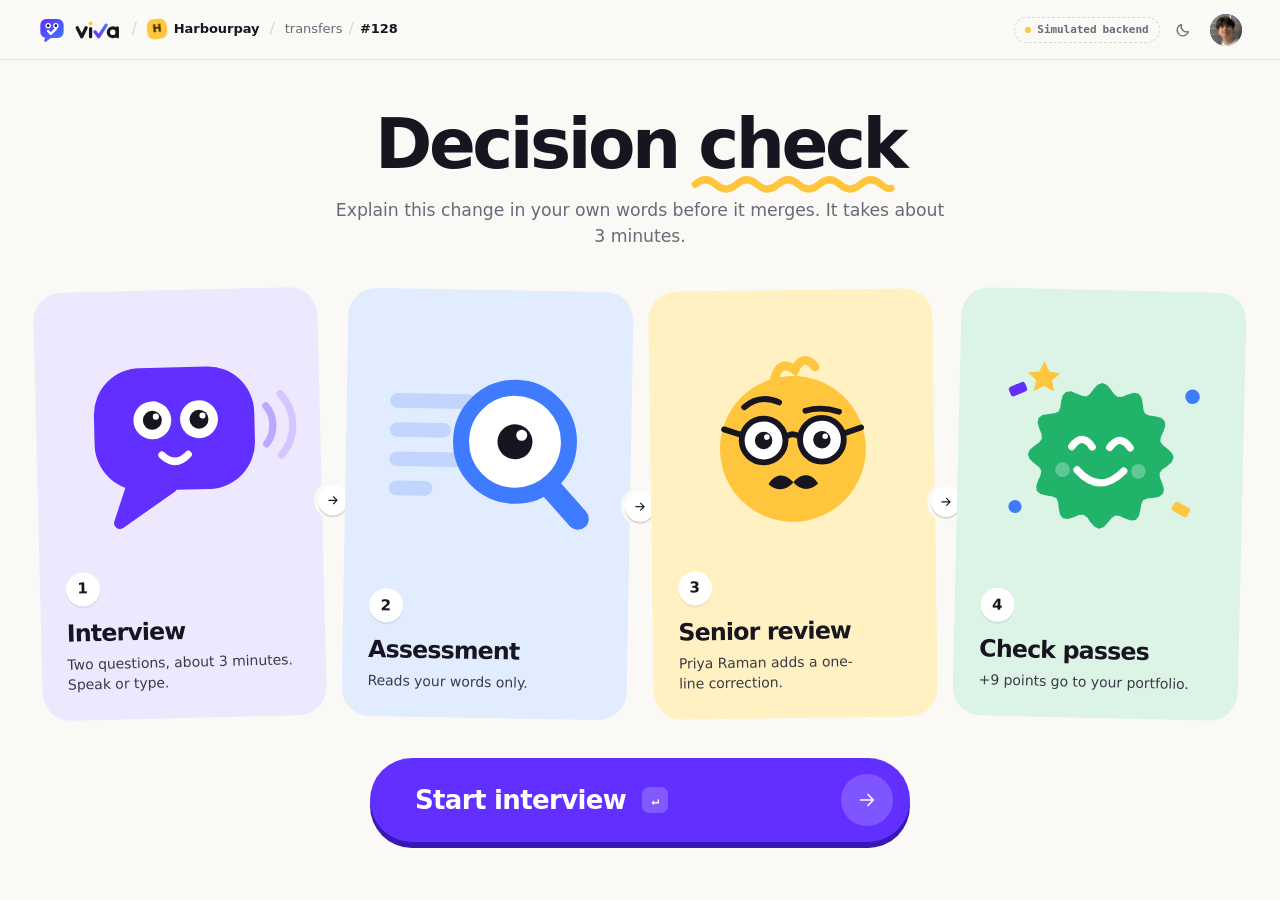
==== commit 17ba4e3c: "fix(frontend): check understanding, not authorship The results and reviewer pages said "Likely your " ====
--- a/frontend/index.html
+++ b/frontend/index.html
@@ -4,7 +4,7 @@
   <meta charset="utf-8">
   <meta name="viewport" content="width=device-width, initial-scale=1">
   <title>Viva | Explain your pull request</title>
-  <meta name="description" content="Your pull request is in. Answer a few short questions about your own code, with your camera on, and a senior reviewer confirms it.">
+  <meta name="description" content="Your pull request is in. Explain how and why your change works in a few short questions, and a senior reviewer adds a one-line correction.">
   <link rel="icon" href="data:image/svg+xml,%3Csvg xmlns='http://www.w3.org/2000/svg' viewBox='0 0 24 24'%3E%3Cdefs%3E%3ClinearGradient id='g' x1='0' y1='0' x2='1' y2='1'%3E%3Cstop offset='0' stop-color='%23612fff'/%3E%3Cstop offset='1' stop-color='%233e7bff'/%3E%3C/linearGradient%3E%3C/defs%3E%3Cpath d='M7 2.5h10a5 5 0 0 1 5 5v6.3a5 5 0 0 1-5 5h-6l-4.2 3.3c-.7.6-1.7-.1-1.4-1l.7-2.5A5 5 0 0 1 2 13.8V7.5a5 5 0 0 1 5-5z' fill='url(%23g)'/%3E%3Ccircle cx='8.7' cy='8.3' r='2.3' fill='%23fff'/%3E%3Ccircle cx='15.3' cy='8.3' r='2.3' fill='%23fff'/%3E%3Ccircle cx='9' cy='8.6' r='1.15' fill='%2317151f'/%3E%3Ccircle cx='15.6' cy='8.6' r='1.15' fill='%2317151f'/%3E%3Cpath d='M8.6 12.9l2.4 2.4 4.5-4.5' fill='none' stroke='%23fff' stroke-width='2' stroke-linecap='round' stroke-linejoin='round'/%3E%3C/svg%3E">
   <script>
     /* set the theme before first paint */
--- a/frontend/css/results.css
+++ b/frontend/css/results.css
@@ -1,6 +1,6 @@
 /* Results, read as a check report: the flow, the score and its signals, the answers with their marked phrases,
    the senior review, who watched the recording, and the points. The four signals and the four highlight colours
-   match: specific is lilac, reasoning is sky, ownership is lemon, detail is mint. */
+   match: specific is lilac, reasoning is sky, detail is mint. */
 
 .flow-card { margin-bottom: 20px; padding: 22px 24px; }
 
@@ -25,12 +25,11 @@
 .score-copy > .muted { margin-top: 6px; max-width: 58ch; }
 .score-tags { display: flex; flex-wrap: wrap; gap: 6px; margin-top: 12px; }
 
-.dims { display: grid; grid-template-columns: repeat(4, minmax(0, 1fr)); gap: 10px; margin-top: 22px; }
+.dims { display: grid; grid-template-columns: repeat(3, minmax(0, 1fr)); gap: 10px; margin-top: 22px; }
 .dim { display: grid; gap: 10px; align-content: start; padding: 16px 16px 18px; border-radius: var(--r-3); background: var(--d-t); }
 .dim:nth-child(1) { --d-t: var(--lilac); --d-c: var(--lilac-strong); }
 .dim:nth-child(2) { --d-t: var(--sky); --d-c: var(--sky-strong); }
-.dim:nth-child(3) { --d-t: var(--lemon); --d-c: var(--lemon-strong); }
-.dim:nth-child(4) { --d-t: var(--mint); --d-c: var(--mint-strong); }
+.dim:nth-child(3) { --d-t: var(--mint); --d-c: var(--mint-strong); }
 .dim-top { display: flex; justify-content: space-between; align-items: baseline; gap: 8px; }
 .dim-top b { font: 750 .8125rem/1.2 var(--font-display); }
 .dim-val { display: inline-block; font: 800 2rem/1 var(--font-display); letter-spacing: -.045em; }
@@ -39,8 +38,8 @@
 .dim-line i { display: block; width: calc(var(--w) * 100%); height: 100%; border-radius: 3px; background: var(--d-c); transform-origin: left; }
 .dim p { font-size: .75rem; line-height: 1.45; color: var(--ink-2); }
 /* a ring that did not pass drops the brand gradient */
-.score-card[data-verdict='unclear'] .ring-fg { stroke: var(--sky-strong); }
-.score-card[data-verdict='weak'] .ring-fg { stroke: var(--lemon-strong); }
+.score-card[data-verdict='gaps'] .ring-fg { stroke: var(--sky-strong); }
+.score-card[data-verdict='not_shown'] .ring-fg { stroke: var(--lemon-strong); }
 
 /* ---------- answers ---------- */
 .answers .card-h { flex-wrap: wrap; }
@@ -66,9 +65,8 @@
 mark.on { background-size: 100% 100%; }
 mark[data-kind='specific'] { background-image: linear-gradient(var(--lilac), var(--lilac)); }
 mark[data-kind='reason'] { background-image: linear-gradient(var(--sky), var(--sky)); }
-mark[data-kind='own'] { background-image: linear-gradient(var(--lemon), var(--lemon)); }
 mark[data-kind='generic'] { text-decoration: underline wavy color-mix(in srgb, var(--danger) 55%, transparent); text-decoration-thickness: 1.5px; text-underline-offset: .28em; }
-.rq-a mark[data-kind='specific'].on, .rq-a mark[data-kind='reason'].on, .rq-a mark[data-kind='own'].on { box-shadow: inset 0 -2px 0 rgb(23 21 31 / .06); }
+.rq-a mark[data-kind='specific'].on, .rq-a mark[data-kind='reason'].on { box-shadow: inset 0 -2px 0 rgb(23 21 31 / .06); }
 
 /* ---------- senior review and access log ---------- */
 .person { display: flex; align-items: center; gap: 10px; }
@@ -77,7 +75,7 @@
 .review-line { margin-top: 12px; font-size: .8125rem; color: var(--ink-2); }
 .review .btn { margin-top: 14px; }
 .review-note { position: relative; margin: 12px 0 0; padding: 12px 14px; border-radius: var(--r-2) var(--r-3) var(--r-3) var(--r-3); background: var(--lemon); font-size: .8125rem; line-height: 1.5; color: var(--ink); }
-.review[data-status='decided'][data-verdict='genuine'] { border-color: color-mix(in srgb, var(--mint-strong) 45%, var(--line)); box-shadow: 0 2px 0 color-mix(in srgb, var(--mint-strong) 45%, var(--line)); }
+.review[data-status='decided'][data-verdict='correction'] { border-color: color-mix(in srgb, var(--mint-strong) 45%, var(--line)); box-shadow: 0 2px 0 color-mix(in srgb, var(--mint-strong) 45%, var(--line)); }
 
 .log-list { display: grid; gap: 10px; }
 .log-list li { display: grid; grid-template-columns: 20px minmax(0, 1fr) auto; gap: 10px; align-items: start; font-size: .8125rem; line-height: 1.45; color: var(--ink-2); }
@@ -148,7 +146,7 @@
 .pts-link { margin-top: 16px; }
 
 @media (max-width: 880px) {
-  .dims, .pts-eq { grid-template-columns: repeat(2, minmax(0, 1fr)); }
+  .pts-eq { grid-template-columns: repeat(2, minmax(0, 1fr)); }
   .pts-f:nth-child(2) .pts-op { display: none; }
 }
 @media (max-width: 800px) {
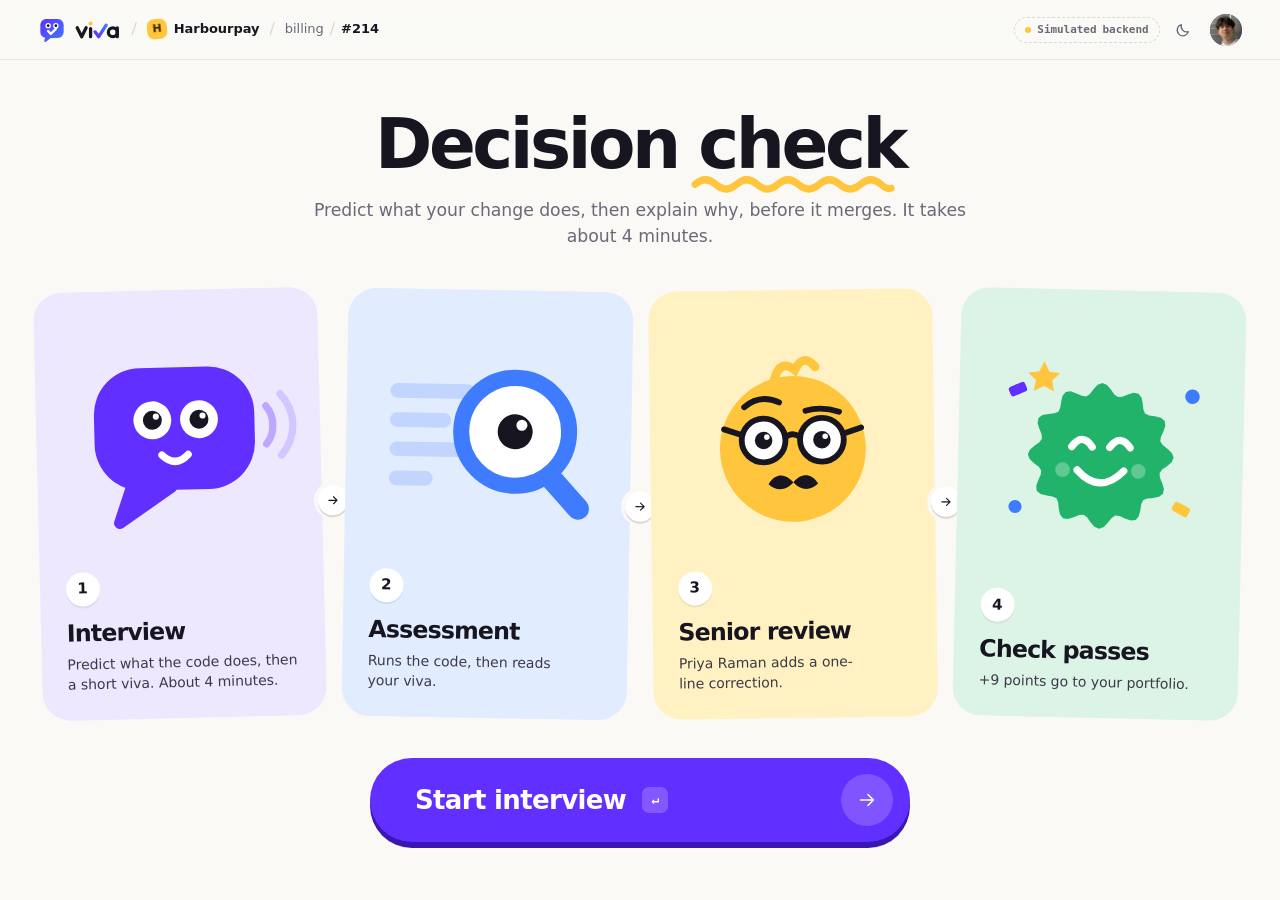
==== commit 49abf263: "feat(frontend): invoice access-control task with predictions and a live viva Replace the fee sample " ====
--- a/frontend/index.html
+++ b/frontend/index.html
@@ -48,6 +48,7 @@
   </footer>
 
   <script src="js/data.js"></script>
+  <script src="js/ai.js"></script>
   <script src="js/sim.js"></script>
   <script src="js/core.js"></script>
   <script src="js/media.js"></script>
--- a/frontend/css/base.css
+++ b/frontend/css/base.css
@@ -245,3 +245,22 @@
 @media (prefers-reduced-transparency: reduce) {
   .dialog::backdrop { backdrop-filter: none; }
 }
+
+/* ---------- choice cards (radio): the predictions and the reviewer decision ---------- */
+.ev {
+  position: relative; display: grid; grid-template-columns: 18px minmax(0, 1fr); gap: 10px; align-items: start;
+  padding: 12px 14px; cursor: pointer;
+  border: 1.5px solid var(--line-strong); border-radius: var(--r-3); background: var(--surface);
+  transition: border-color var(--t), background-color var(--t), box-shadow var(--t);
+}
+.ev:hover { background: var(--surface-2); }
+.ev input { position: absolute; opacity: 0; }
+.ev-mark { display: grid; place-items: center; width: 16px; height: 16px; margin-top: 2px; border: 1px solid var(--faint); border-radius: 50%; transition: background-color var(--t), border-color var(--t); }
+.ev-mark::after { content: ''; width: 6px; height: 6px; border-radius: 50%; background: #fff; transform: scale(0); transition: transform 240ms var(--spring); }
+.ev input:checked ~ .ev-mark { background: var(--accent); border-color: var(--accent); }
+.ev input:checked ~ .ev-mark::after { transform: scale(1); }
+.ev:has(input:checked) { border-color: var(--accent); background: color-mix(in srgb, var(--accent) 5%, var(--surface)); box-shadow: var(--focus); }
+.ev:has(input:focus-visible) { outline: 2px solid var(--accent); outline-offset: 2px; }
+.ev-text { font-size: .8125rem; line-height: 1.45; }
+.ev-text b { display: block; font-weight: 600; }
+.ev-text em { display: block; margin-top: 1px; font-style: normal; color: var(--muted); font-size: .75rem; }
--- a/frontend/css/interview.css
+++ b/frontend/css/interview.css
@@ -24,6 +24,30 @@
 .gate-wave { width: 96px; height: 26px; }
 .iv-gate[data-state='ready'] .gate-art { animation: wave-hi 1.4s var(--ease-io) 2; }
 @keyframes wave-hi { 0%, 100% { transform: rotate(-6deg); } 25% { transform: rotate(8deg) translateY(-4px); } 50% { transform: rotate(-10deg); } 75% { transform: rotate(6deg) translateY(-2px); } }
+
+/* ---------- predictions: read the code, lock three answers ---------- */
+.iv-predict { max-width: 1140px; margin: 0 auto; }
+.pd-title { margin: 8px 0 8px; font: 800 2.125rem/1.1 var(--font-display); letter-spacing: -.04em; text-wrap: balance; }
+.pd-sub { max-width: 60ch; font-size: .9375rem; }
+.pd-grid { display: grid; grid-template-columns: minmax(0, 1.05fr) minmax(0, 1fr); gap: clamp(20px, 3vw, 36px); align-items: start; margin-top: 24px; }
+.pd-code { position: sticky; top: calc(var(--top-h) + 20px); }
+.pd-code .card-h h2 { font-size: .875rem; }
+.code { margin: 0; padding: 16px 18px; overflow-x: auto; border-radius: var(--r-3); background: var(--sunken); font: 500 .8125rem/1.65 var(--font-mono); tab-size: 4; white-space: pre; }
+.pd-tests-h { margin: 18px 0 8px; }
+.pd-tests { display: grid; gap: 6px; }
+.pd-tests li { display: grid; grid-template-columns: minmax(0, auto) minmax(0, 1fr); gap: 4px 12px; align-items: baseline; font-size: .8125rem; color: var(--ink-2); }
+.pd-tests code, .pd-q legend code { font: 600 .78rem/1.4 var(--font-mono); color: var(--ink); }
+.pd-q { min-width: 0; margin: 0 0 22px; padding: 0; border: 0; }
+.pd-q legend { display: flex; gap: 10px; align-items: baseline; margin-bottom: 12px; padding: 0; font: 700 1rem/1.4 var(--font-display); letter-spacing: -.015em; }
+.pd-n { flex: none; display: grid; place-items: center; width: 24px; height: 24px; border-radius: 9px; background: var(--accent); color: #fff; font: 800 .75rem/1 var(--font-display); transform: rotate(-6deg) translateY(4px); }
+.pd-opts { display: grid; grid-template-columns: repeat(2, minmax(0, 1fr)); gap: 8px; }
+.pd-opts .ev-text b { font-weight: 600; }
+.pd-opts .ev-text b.mono { font-size: .75rem; word-break: break-all; }
+.pd-rule { display: flex; gap: 8px; align-items: flex-start; margin: -2px 0 12px; padding: 10px 12px; border-radius: var(--r-2); background: var(--lemon); font-size: .8125rem; color: var(--ink-2); }
+.pd-rule svg { flex: none; margin-top: .15em; color: var(--lemon-ink); }
+.pd-conf { display: flex; flex-wrap: wrap; align-items: center; gap: 8px 14px; margin-top: 12px; }
+.pd-foot { display: flex; flex-wrap: wrap; align-items: center; gap: 12px 18px; margin-top: 6px; }
+.pd-fill { display: inline-flex; gap: 14px; font-size: .8125rem; }
 
 /* ---------- session ---------- */
 .iv-main { display: grid; grid-template-columns: minmax(0, 1fr) 300px; gap: clamp(28px, 4vw, 52px); align-items: start; max-width: 1140px; margin: 0 auto; }
@@ -160,6 +184,8 @@
 .an-card .hint { margin-top: 18px; padding-top: 14px; border-top: 1.5px dashed var(--line); }
 
 @media (max-width: 960px) {
+  .pd-grid { grid-template-columns: minmax(0, 1fr); }
+  .pd-code { position: static; }
   .gate-grid { grid-template-columns: minmax(0, 1fr); min-height: 0; gap: 24px; }
   .gate-preview { max-width: 520px; }
   .iv-main { grid-template-columns: minmax(0, 1fr); gap: 20px; }
@@ -170,6 +196,8 @@
   .cam-dev { display: none; }
 }
 @media (max-width: 560px) {
+  .pd-opts { grid-template-columns: minmax(0, 1fr); }
+  .pd-title { font-size: 1.75rem; }
   .gate-title { font-size: 1.75rem; }
   .iv-answer-h { flex-direction: column; align-items: stretch; }
   .iv-tabs { width: 100%; }
--- a/frontend/css/results.css
+++ b/frontend/css/results.css
@@ -1,6 +1,6 @@
-/* Results, read as a check report: the flow, the score and its signals, the answers with their marked phrases,
-   the senior review, who watched the recording, and the points. The four signals and the four highlight colours
-   match: specific is lilac, reasoning is sky, detail is mint. */
+/* Results, read as a check report: the flow, the judgment score with the three code checks and the viva, what really
+   happened when the code ran, the viva points with their quotes, the answers with the quoted words marked, the senior
+   review, who watched the recording, and the points. */
 
 .flow-card { margin-bottom: 20px; padding: 22px 24px; }
 
@@ -25,11 +25,12 @@
 .score-copy > .muted { margin-top: 6px; max-width: 58ch; }
 .score-tags { display: flex; flex-wrap: wrap; gap: 6px; margin-top: 12px; }
 
-.dims { display: grid; grid-template-columns: repeat(3, minmax(0, 1fr)); gap: 10px; margin-top: 22px; }
+.dims { display: grid; grid-template-columns: repeat(4, minmax(0, 1fr)); gap: 10px; margin-top: 22px; }
 .dim { display: grid; gap: 10px; align-content: start; padding: 16px 16px 18px; border-radius: var(--r-3); background: var(--d-t); }
 .dim:nth-child(1) { --d-t: var(--lilac); --d-c: var(--lilac-strong); }
 .dim:nth-child(2) { --d-t: var(--sky); --d-c: var(--sky-strong); }
 .dim:nth-child(3) { --d-t: var(--mint); --d-c: var(--mint-strong); }
+.dim:nth-child(4) { --d-t: var(--lemon); --d-c: var(--lemon-strong); }
 .dim-top { display: flex; justify-content: space-between; align-items: baseline; gap: 8px; }
 .dim-top b { font: 750 .8125rem/1.2 var(--font-display); }
 .dim-val { display: inline-block; font: 800 2rem/1 var(--font-display); letter-spacing: -.045em; }
@@ -38,8 +39,39 @@
 .dim-line i { display: block; width: calc(var(--w) * 100%); height: 100%; border-radius: 3px; background: var(--d-c); transform-origin: left; }
 .dim p { font-size: .75rem; line-height: 1.45; color: var(--ink-2); }
 /* a ring that did not pass drops the brand gradient */
+.dim[data-ok='false'] { --d-t: var(--sunken); }
+.dim-frac { font: 800 1.5rem/1 var(--font-display); letter-spacing: -.04em; }
+.dim-frac em { font-style: normal; font-size: .9375rem; color: var(--muted); }
+.ck { flex: none; display: inline-grid; place-items: center; width: 22px; height: 22px; border-radius: 50%; background: var(--mint-strong); color: #fff; }
+.ck[data-ok='false'] { background: var(--danger); }
+.score-scope { margin-top: 6px; }
 .score-card[data-verdict='gaps'] .ring-fg { stroke: var(--sky-strong); }
 .score-card[data-verdict='not_shown'] .ring-fg { stroke: var(--lemon-strong); }
+
+/* ---------- what really happened: the prediction beside the run ---------- */
+.reveal, .viva { margin-top: 0; }
+.reveal-req { display: flex; flex-wrap: wrap; gap: 4px 12px; align-items: baseline; margin-bottom: 12px; font-size: .8125rem; color: var(--muted); }
+.reveal-req .mono { color: var(--ink); font-weight: 600; }
+.reveal-grid { display: grid; grid-template-columns: minmax(0, 1fr) minmax(0, 1.4fr); gap: 10px; }
+.reveal-box { display: grid; gap: 6px; align-content: start; padding: 14px 16px; border-radius: var(--r-3); background: var(--sunken); font-size: .8125rem; color: var(--ink-2); }
+.reveal-box > b { display: flex; flex-wrap: wrap; gap: 4px 8px; align-items: baseline; font: 700 1rem/1.35 var(--font-display); color: var(--ink); }
+.reveal-box[data-side='run'] { background: var(--sky); }
+.reveal[data-ok='false'] .reveal-box[data-side='run'] { background: color-mix(in srgb, var(--danger) 12%, var(--surface)); }
+.reveal-rows { width: 100%; margin: 4px 0; border-collapse: collapse; font: 500 .75rem/1.5 var(--font-mono); }
+.reveal-rows th { padding: 4px 8px 4px 0; text-align: left; font-family: var(--font-sans); font-weight: 600; color: var(--muted); }
+.reveal-rows td { padding: 4px 8px 4px 0; border-top: 1px dashed var(--line); color: var(--ink); }
+.reveal-list { display: grid; gap: 8px; margin-top: 14px; font-size: .8125rem; color: var(--ink-2); }
+.reveal-list li, .reveal-note, .viva-flag { display: flex; gap: 10px; align-items: flex-start; }
+.reveal-note { margin-top: 14px; padding: 12px 14px; border-radius: var(--r-3); background: var(--lemon); font-size: .8125rem; color: var(--ink-2); }
+.reveal-note svg, .viva-flag svg { flex: none; margin-top: .15em; }
+
+/* ---------- the viva: rubric points and the quotes that earned them ---------- */
+.viva-flag { margin-bottom: 12px; padding: 10px 12px; border-radius: var(--r-2); background: var(--lemon); font-size: .8125rem; }
+.viva-points { display: grid; gap: 12px; }
+.viva-points li { display: grid; grid-template-columns: 22px minmax(0, 1fr); gap: 12px; align-items: start; font-size: .8125rem; }
+.viva-points b { display: block; font-weight: 600; line-height: 1.45; }
+.viva-points blockquote { margin: 6px 0 0; padding: 8px 12px; border-left: 3px solid var(--lemon-strong); border-radius: 0 var(--r-2) var(--r-2) 0; background: var(--lemon); line-height: 1.55; color: var(--ink); }
+.viva-points cite { display: block; margin-top: 2px; font-style: normal; font-size: .6875rem; color: var(--muted); }
 
 /* ---------- answers ---------- */
 .answers .card-h { flex-wrap: wrap; }
@@ -50,11 +82,6 @@
 .rq-n { display: grid; place-items: center; width: 24px; height: 24px; margin-right: 4px; border-radius: 9px; background: var(--accent); color: #fff; font: 800 .75rem/1 var(--font-display); transform: rotate(-6deg); }
 .rq-q { margin-top: 10px; max-width: 70ch; font-size: .8125rem; color: var(--muted); }
 .rq-a { margin: 10px 0 0; padding: 14px 16px; max-width: 72ch; border-radius: var(--r-3); background: var(--sunken); font-size: .9375rem; line-height: 1.75; }
-.rq-notes { display: grid; gap: 6px; margin-top: 12px; font-size: .8125rem; }
-.rq-notes li { display: flex; gap: 8px; align-items: flex-start; color: var(--ink-2); }
-.rq-notes svg { flex: none; margin-top: .2em; }
-.rq-notes li[data-tone='good'] svg { color: var(--mint-strong); }
-.rq-notes li[data-tone='warn'] svg { color: var(--lemon-ink); }
 
 /* phrases the score looked at, highlighted with a sweep */
 mark {
@@ -63,10 +90,8 @@
   transition: background-size .8s var(--ease);
 }
 mark.on { background-size: 100% 100%; }
-mark[data-kind='specific'] { background-image: linear-gradient(var(--lilac), var(--lilac)); }
-mark[data-kind='reason'] { background-image: linear-gradient(var(--sky), var(--sky)); }
-mark[data-kind='generic'] { text-decoration: underline wavy color-mix(in srgb, var(--danger) 55%, transparent); text-decoration-thickness: 1.5px; text-underline-offset: .28em; }
-.rq-a mark[data-kind='specific'].on, .rq-a mark[data-kind='reason'].on { box-shadow: inset 0 -2px 0 rgb(23 21 31 / .06); }
+mark[data-kind='quote'] { background-image: linear-gradient(var(--lemon), var(--lemon)); }
+.rq-a mark[data-kind='quote'].on { box-shadow: inset 0 -2px 0 rgb(23 21 31 / .06); }
 
 /* ---------- senior review and access log ---------- */
 .person { display: flex; align-items: center; gap: 10px; }
@@ -146,7 +171,8 @@
 .pts-link { margin-top: 16px; }
 
 @media (max-width: 880px) {
-  .pts-eq { grid-template-columns: repeat(2, minmax(0, 1fr)); }
+  .pts-eq, .dims { grid-template-columns: repeat(2, minmax(0, 1fr)); }
+  .reveal-grid { grid-template-columns: minmax(0, 1fr); }
   .pts-f:nth-child(2) .pts-op { display: none; }
 }
 @media (max-width: 800px) {
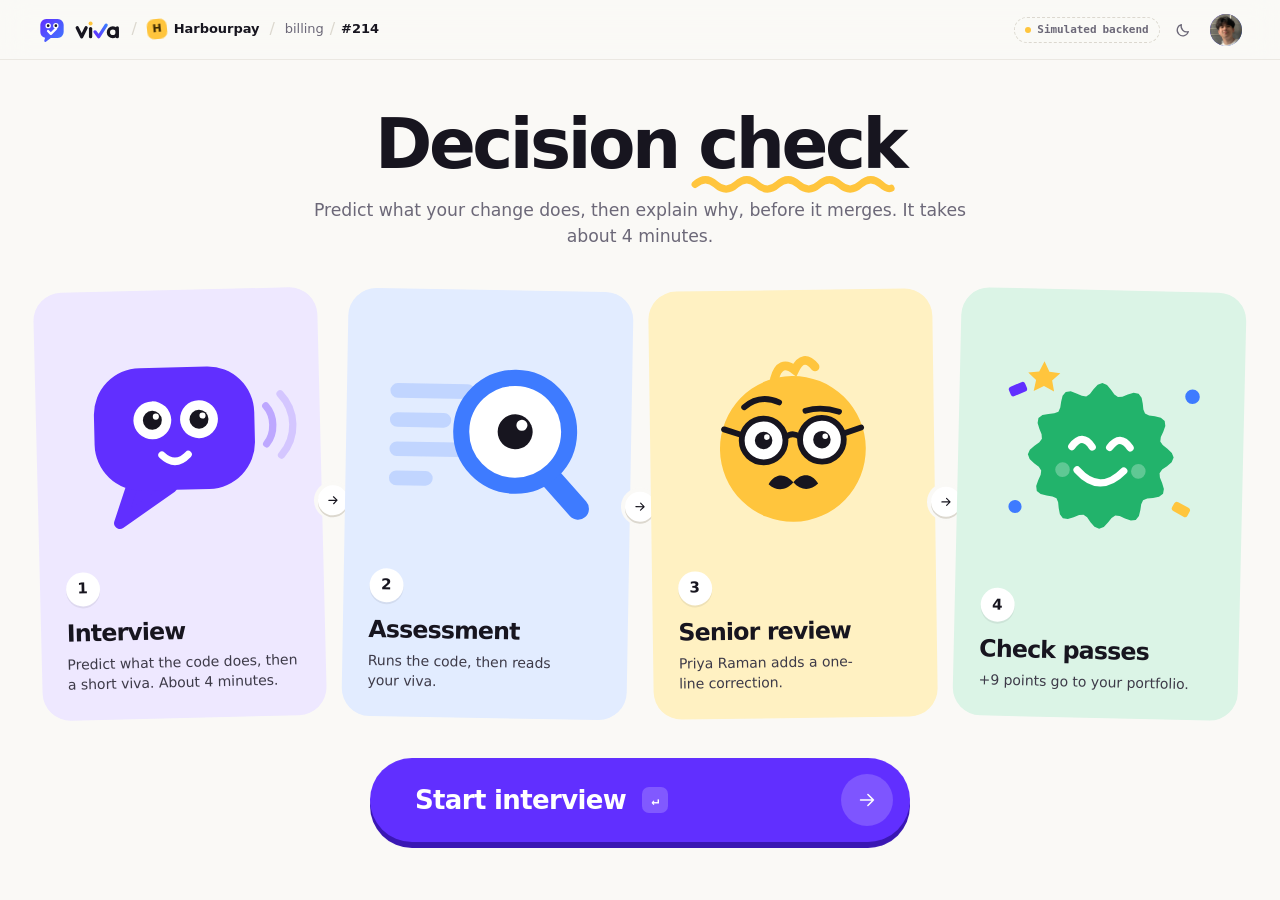
==== commit b7a54a2e: "feat: a real backend that keeps the answer key and the scoring on the server The demo shipped the th" ====
--- a/frontend/index.html
+++ b/frontend/index.html
@@ -44,12 +44,13 @@
 
   <footer class="foot">
     <span>Viva reads your words only. Never your face, your voice tone or your expressions.</span>
-    <span>Demo data and recordings stay on this device.</span>
+    <span data-server="Answers and recordings are stored on the Viva server.">Demo data and recordings stay on this device.</span>
   </footer>
 
   <script src="js/data.js"></script>
-  <script src="js/ai.js"></script>
   <script src="js/sim.js"></script>
+  <script src="js/http.js"></script>
+  <script src="js/api.js"></script>
   <script src="js/core.js"></script>
   <script src="js/media.js"></script>
   <script src="js/interview.js"></script>
--- a/frontend/css/results.css
+++ b/frontend/css/results.css
@@ -52,6 +52,8 @@
 .reveal, .viva { margin-top: 0; }
 .reveal-req { display: flex; flex-wrap: wrap; gap: 4px 12px; align-items: baseline; margin-bottom: 12px; font-size: .8125rem; color: var(--muted); }
 .reveal-req .mono { color: var(--ink); font-weight: 600; }
+.reveal-req .tag { margin-left: auto; }
+.viva-src { display: flex; justify-content: flex-end; margin-bottom: 12px; }
 .reveal-grid { display: grid; grid-template-columns: minmax(0, 1fr) minmax(0, 1.4fr); gap: 10px; }
 .reveal-box { display: grid; gap: 6px; align-content: start; padding: 14px 16px; border-radius: var(--r-3); background: var(--sunken); font-size: .8125rem; color: var(--ink-2); }
 .reveal-box > b { display: flex; flex-wrap: wrap; gap: 4px 8px; align-items: baseline; font: 700 1rem/1.35 var(--font-display); color: var(--ink); }
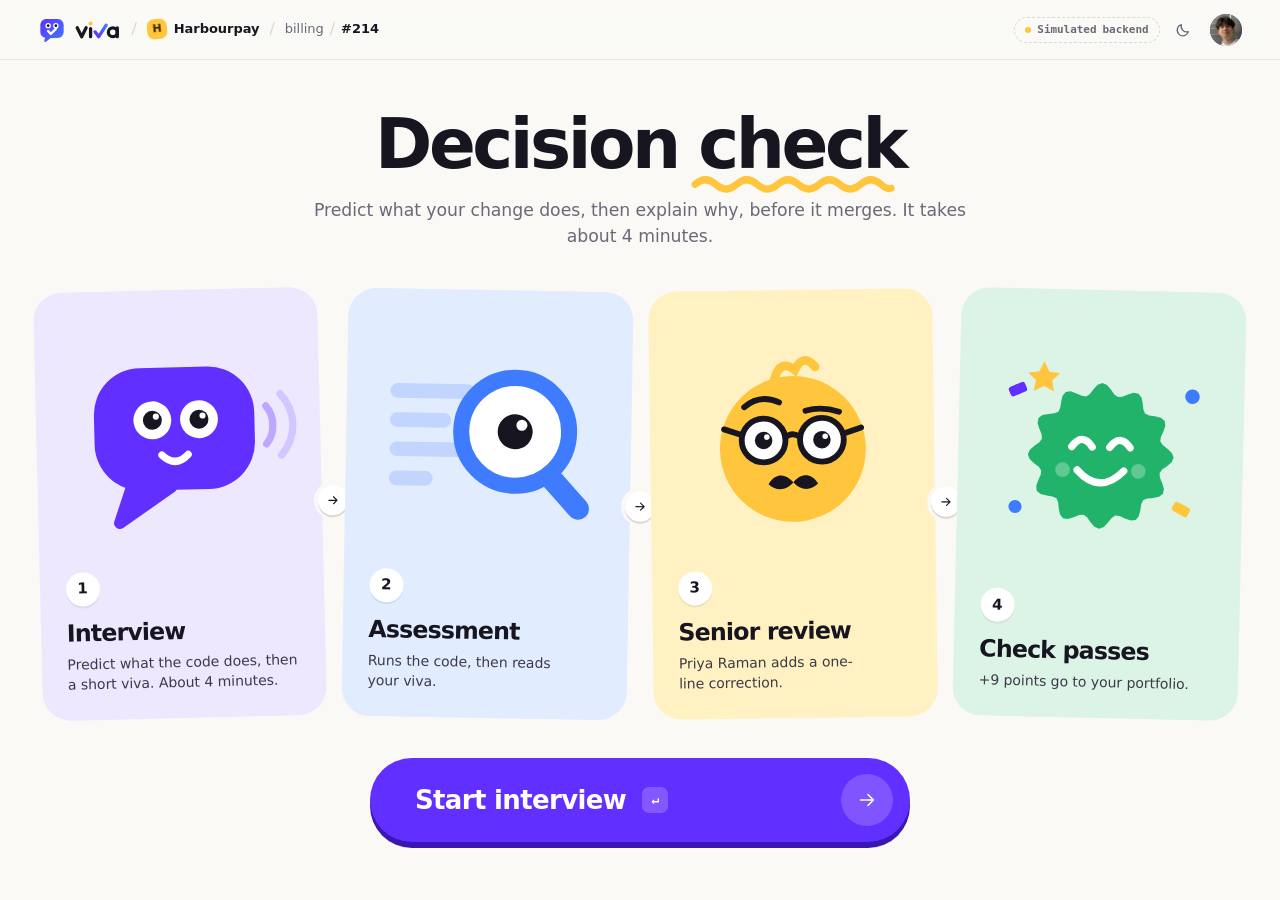
==== commit dd3df05f: "feat(frontend): sign-in, generated checks, real transcripts and sandbox runs - Sign-in screen on the" ====
--- a/frontend/index.html
+++ b/frontend/index.html
@@ -36,7 +36,7 @@
       <div id="rec-bar" role="status" hidden><i></i><span>Recording</span></div>
       <span id="sim-chip" title="This page runs against a built-in simulator. No server, no model and no transcription is contacted.">Simulated<span class="more"> backend</span></span>
       <button class="btn-icon" id="theme-toggle" type="button"></button>
-      <a class="avatar" href="portfolio.html" aria-label="Your portfolio" title="Your portfolio"><img src="assets/avatar.jpg" alt="" width="30" height="30"></a>
+      <a class="avatar" href="portfolio.html" aria-label="Your portfolio" title="Your portfolio" hidden></a>
     </div>
   </header>
 
@@ -52,6 +52,7 @@
   <script src="js/http.js"></script>
   <script src="js/api.js"></script>
   <script src="js/core.js"></script>
+  <script src="js/account.js"></script>
   <script src="js/media.js"></script>
   <script src="js/interview.js"></script>
   <script src="js/results.js"></script>
--- a/frontend/css/base.css
+++ b/frontend/css/base.css
@@ -156,9 +156,10 @@
   line-height: 1.55; resize: vertical;
   transition: border-color var(--t) var(--ease), box-shadow var(--t) var(--ease);
 }
-.textarea:hover { border-color: var(--faint); }
-.textarea:focus { outline: none; border-color: var(--accent); box-shadow: var(--focus); }
-.textarea::placeholder { color: var(--faint); opacity: 1; }
+.input { display: block; width: 100%; height: 40px; padding: 0 14px; border: 1.5px solid var(--line-strong); border-radius: var(--r-2); background: var(--surface); transition: border-color var(--t) var(--ease), box-shadow var(--t) var(--ease); }
+.textarea:hover, .input:hover { border-color: var(--faint); }
+.textarea:focus, .input:focus { outline: none; border-color: var(--accent); box-shadow: var(--focus); }
+.textarea::placeholder, .input::placeholder { color: var(--faint); opacity: 1; }
 
 .check { display: flex; gap: 10px; align-items: flex-start; margin: 0; font-size: .8125rem; cursor: pointer; }
 .check input { appearance: none; flex: none; width: 18px; height: 18px; margin: 0; border: 1.5px solid var(--faint); border-radius: 6px; background: var(--surface); display: grid; place-content: center; transition: background-color var(--t), border-color var(--t); }
--- a/frontend/css/layout.css
+++ b/frontend/css/layout.css
@@ -114,7 +114,32 @@
 .step h2 { margin-top: 14px; font: 800 clamp(1.25rem, 1.85vw, 1.75rem)/1.1 var(--font-display); letter-spacing: -.035em; }
 .step p { margin-top: 8px; font-size: clamp(.875rem, 1.05vw, 1.0625rem); line-height: 1.45; color: var(--ink-2); }
 .step-to { position: absolute; z-index: 2; top: 50%; right: calc(var(--gap) / -2); display: grid; place-items: center; width: 30px; height: 30px; margin: -15px -15px 0 0; border-radius: 50%; background: var(--surface); color: var(--ink); box-shadow: 0 2px 0 var(--line-strong), 0 0 0 4px var(--canvas); }
-.home-cta { display: flex; justify-content: center; }
+.home-cta { display: flex; flex-direction: column; align-items: center; gap: 14px; }
+/* why the button waits (questions still being written) or is missing (not ready, or not this person's check) */
+.home-note { display: flex; align-items: flex-start; gap: 10px; max-width: 64ch; padding: 12px 18px; border: 1px solid var(--line); border-radius: var(--r-3); background: var(--surface); box-shadow: 0 2px 0 var(--line); font-size: .9375rem; line-height: 1.45; color: var(--ink-2); }
+.home-note > .ico { margin-top: .15em; color: var(--muted); }
+.home-note > .dot { flex: none; width: 8px; height: 8px; margin: .45em 2px 0; border-radius: 50%; background: var(--lemon-strong); }
+.home-note b { font-family: var(--font-mono); font-size: .92em; font-weight: 600; color: var(--ink); }
+.home-note .btn-text { margin-left: 2px; font-size: inherit; }
+
+/* ---------- a page that is one card: sign-in, and a check link with no check behind it ---------- */
+.solo { display: grid; place-items: center; min-height: calc(100dvh - var(--top-h) - 170px); }
+.solo-card { display: grid; justify-items: start; gap: 12px; width: min(480px, 100%); padding: 28px; }
+.solo-art { width: 84px; height: 72px; margin: -4px 0 6px -6px; transform: rotate(-6deg); }
+.solo-card .ph-eyebrow { margin-bottom: 0; }
+.solo-card .h1 { font-size: 1.5rem; }
+.solo-card > .btn { margin-top: 8px; }
+.si-dev { display: grid; gap: 12px; width: 100%; margin-top: 6px; }
+.si-or { display: flex; align-items: center; gap: 12px; margin: 4px 0 2px; font-size: .75rem; font-weight: 650; color: var(--faint); }
+.si-or::before, .si-or::after { content: ''; flex: 1; border-top: 1.5px dashed var(--line); }
+.si-h { font: 700 .9375rem/1.3 var(--font-display); letter-spacing: -.015em; }
+.si-fields { display: grid; grid-template-columns: repeat(2, minmax(0, 1fr)); gap: 10px; }
+.si-fields .field + .field { margin-top: 0; }
+.si-dev .error-text { margin-top: 0; }
+.si-go { display: flex; flex-wrap: wrap; align-items: center; gap: 8px 14px; }
+.si-go .hint { margin: 0; }
+.si-none { display: flex; gap: 10px; align-items: flex-start; margin-top: 6px; padding: 12px 14px; border-radius: var(--r-3); background: var(--lemon); font-size: .8125rem; color: var(--ink-2); }
+.si-none svg { flex: none; margin-top: .15em; }
 
 /* ---------- the flow on the results page: interview, assessment, senior review, check passes ---------- */
 .flow { position: relative; display: grid; grid-template-columns: repeat(4, minmax(0, 1fr)); gap: 12px; }
@@ -170,9 +195,9 @@
 }
 .pres-panel h3 { font-size: .6875rem; font-weight: 700; letter-spacing: .05em; text-transform: uppercase; color: var(--faint); margin: 18px 0 8px; }
 .pres-panel h3:first-child { margin-top: 0; }
-.pres-row { display: flex; align-items: center; justify-content: space-between; gap: 12px; padding: 6px 0; font-size: .8125rem; }
+.pres-row { display: flex; flex-wrap: wrap; align-items: center; justify-content: space-between; gap: 8px 12px; padding: 6px 0; font-size: .8125rem; }
 .pres-help { margin: -2px 0 6px; font-size: .75rem; }
-.pres-seg { width: 184px; }
+.pres-seg { flex: none; min-width: 184px; }
 .pres-btns { display: flex; gap: 6px; }
 .pres-snip { display: grid; grid-template-columns: 1fr auto; gap: 2px 10px; align-items: start; padding: 10px 0; border-top: 1.5px dashed var(--line); font-size: .75rem; }
 .pres-snip:first-of-type { border-top: 0; }
@@ -213,7 +238,7 @@
   .flow-step::after { transform: scaleY(0); }
   .flow-step[data-state='done']:not(:last-child)::after { transform: scaleY(1); }
   .crumb, .top-l .sep, .ws { display: none; }
-  .home-cta { position: sticky; bottom: 16px; z-index: 5; }
+  .home-cta:has(#start) { position: sticky; bottom: 16px; z-index: 5; } /* only a button that can be pressed follows the scroll */
   .pres-toggle svg { display: none; }
   #sim-chip .more { display: none; }
   .ph-title { font-size: 1.375rem; }
@@ -224,4 +249,6 @@
   .step h2 { margin-top: 8px; }
   .btn-xl { height: 68px; font-size: 1.25rem; padding-left: 28px; }
   .btn-xl .arrow { width: 44px; height: 44px; }
-}
+  .si-fields { grid-template-columns: minmax(0, 1fr); }
+  .solo-card { padding: 22px; }
+}
--- a/frontend/css/results.css
+++ b/frontend/css/results.css
@@ -66,6 +66,18 @@
 .reveal-list li, .reveal-note, .viva-flag { display: flex; gap: 10px; align-items: flex-start; }
 .reveal-note { margin-top: 14px; padding: 12px 14px; border-radius: var(--r-3); background: var(--lemon); font-size: .8125rem; color: var(--ink-2); }
 .reveal-note svg, .viva-flag svg { flex: none; margin-top: .15em; }
+/* the code really ran in a sandbox: where and how long, a warning when it failed or disagreed, and what it printed */
+.reveal-run { margin: -6px 0 12px; font-size: .6875rem; color: var(--muted); }
+.reveal-warn { display: flex; gap: 10px; align-items: flex-start; margin-bottom: 12px; padding: 10px 12px; border-radius: var(--r-2); background: var(--lemon); font-size: .8125rem; color: var(--ink-2); }
+.reveal-warn[data-kind='error'] { background: var(--danger-soft); }
+.reveal-warn svg { flex: none; margin-top: .15em; }
+.reveal-out { margin-bottom: 12px; }
+.reveal-out > summary { display: inline-flex; align-items: center; gap: 6px; list-style: none; cursor: pointer; font-size: .8125rem; font-weight: 650; color: var(--accent-ink); }
+.reveal-out > summary::-webkit-details-marker { display: none; }
+.reveal-out > summary svg { transition: transform 300ms var(--bounce); }
+.reveal-out[open] > summary svg { transform: rotate(90deg); }
+.reveal-out > p { margin-top: 8px; }
+.reveal-pre { max-height: 240px; margin: 8px 0 0; padding: 12px 14px; overflow: auto; border-radius: var(--r-2); background: var(--sunken); font: 500 .75rem/1.6 var(--font-mono); color: var(--ink-2); white-space: pre-wrap; overflow-wrap: anywhere; }
 
 /* ---------- the viva: rubric points and the quotes that earned them ---------- */
 .viva-flag { margin-bottom: 12px; padding: 10px 12px; border-radius: var(--r-2); background: var(--lemon); font-size: .8125rem; }
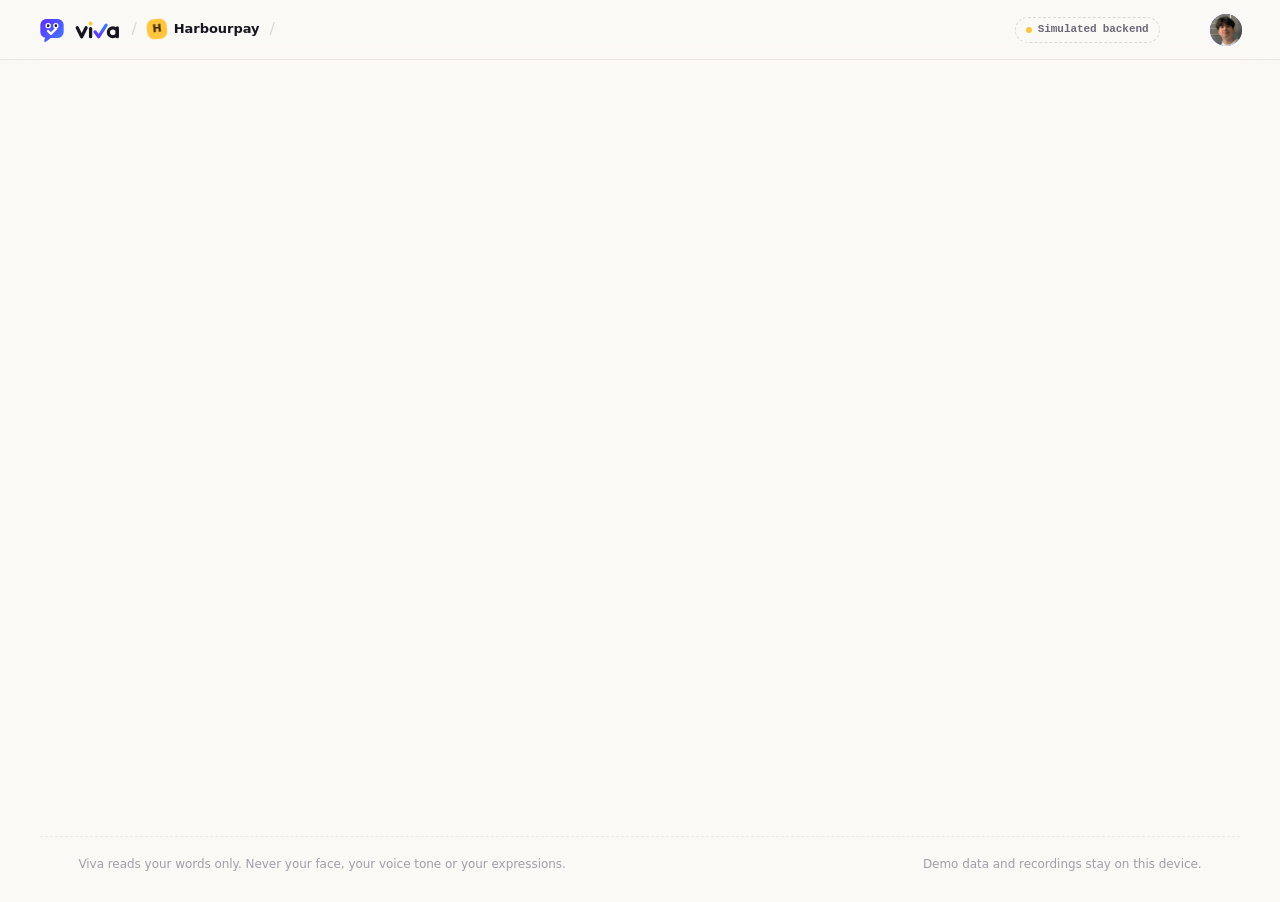
==== commit 9be13b4b: "Merge f1233f9411c1a6c999045620d2776d007052fef9 into 261ae4646f5507f2b05f347ca1706a99c7577cd9" ====
--- a/frontend/index.html
+++ b/frontend/index.html
@@ -36,7 +36,7 @@
       <div id="rec-bar" role="status" hidden><i></i><span>Recording</span></div>
       <span id="sim-chip" title="This page runs against a built-in simulator. No server, no model and no transcription is contacted.">Simulated<span class="more"> backend</span></span>
       <button class="btn-icon" id="theme-toggle" type="button"></button>
-      <a class="avatar" href="portfolio.html" aria-label="Your portfolio" title="Your portfolio" hidden></a>
+      <a class="avatar" href="portfolio.html" aria-label="Your portfolio" title="Your portfolio"><img src="assets/avatar.jpg" alt="" width="30" height="30"></a>
     </div>
   </header>
 
@@ -44,15 +44,13 @@
 
   <footer class="foot">
     <span>Viva reads your words only. Never your face, your voice tone or your expressions.</span>
-    <span data-server="Answers and recordings are stored on the Viva server.">Demo data and recordings stay on this device.</span>
+    <span>Demo data and recordings stay on this device.</span>
   </footer>
 
   <script src="js/data.js"></script>
+  <script src="js/ai.js"></script>
   <script src="js/sim.js"></script>
-  <script src="js/http.js"></script>
-  <script src="js/api.js"></script>
   <script src="js/core.js"></script>
-  <script src="js/account.js"></script>
   <script src="js/media.js"></script>
   <script src="js/interview.js"></script>
   <script src="js/results.js"></script>
--- a/frontend/css/base.css
+++ b/frontend/css/base.css
@@ -156,10 +156,9 @@
   line-height: 1.55; resize: vertical;
   transition: border-color var(--t) var(--ease), box-shadow var(--t) var(--ease);
 }
-.input { display: block; width: 100%; height: 40px; padding: 0 14px; border: 1.5px solid var(--line-strong); border-radius: var(--r-2); background: var(--surface); transition: border-color var(--t) var(--ease), box-shadow var(--t) var(--ease); }
-.textarea:hover, .input:hover { border-color: var(--faint); }
-.textarea:focus, .input:focus { outline: none; border-color: var(--accent); box-shadow: var(--focus); }
-.textarea::placeholder, .input::placeholder { color: var(--faint); opacity: 1; }
+.textarea:hover { border-color: var(--faint); }
+.textarea:focus { outline: none; border-color: var(--accent); box-shadow: var(--focus); }
+.textarea::placeholder { color: var(--faint); opacity: 1; }
 
 .check { display: flex; gap: 10px; align-items: flex-start; margin: 0; font-size: .8125rem; cursor: pointer; }
 .check input { appearance: none; flex: none; width: 18px; height: 18px; margin: 0; border: 1.5px solid var(--faint); border-radius: 6px; background: var(--surface); display: grid; place-content: center; transition: background-color var(--t), border-color var(--t); }
--- a/frontend/css/results.css
+++ b/frontend/css/results.css
@@ -66,18 +66,6 @@
 .reveal-list li, .reveal-note, .viva-flag { display: flex; gap: 10px; align-items: flex-start; }
 .reveal-note { margin-top: 14px; padding: 12px 14px; border-radius: var(--r-3); background: var(--lemon); font-size: .8125rem; color: var(--ink-2); }
 .reveal-note svg, .viva-flag svg { flex: none; margin-top: .15em; }
-/* the code really ran in a sandbox: where and how long, a warning when it failed or disagreed, and what it printed */
-.reveal-run { margin: -6px 0 12px; font-size: .6875rem; color: var(--muted); }
-.reveal-warn { display: flex; gap: 10px; align-items: flex-start; margin-bottom: 12px; padding: 10px 12px; border-radius: var(--r-2); background: var(--lemon); font-size: .8125rem; color: var(--ink-2); }
-.reveal-warn[data-kind='error'] { background: var(--danger-soft); }
-.reveal-warn svg { flex: none; margin-top: .15em; }
-.reveal-out { margin-bottom: 12px; }
-.reveal-out > summary { display: inline-flex; align-items: center; gap: 6px; list-style: none; cursor: pointer; font-size: .8125rem; font-weight: 650; color: var(--accent-ink); }
-.reveal-out > summary::-webkit-details-marker { display: none; }
-.reveal-out > summary svg { transition: transform 300ms var(--bounce); }
-.reveal-out[open] > summary svg { transform: rotate(90deg); }
-.reveal-out > p { margin-top: 8px; }
-.reveal-pre { max-height: 240px; margin: 8px 0 0; padding: 12px 14px; overflow: auto; border-radius: var(--r-2); background: var(--sunken); font: 500 .75rem/1.6 var(--font-mono); color: var(--ink-2); white-space: pre-wrap; overflow-wrap: anywhere; }
 
 /* ---------- the viva: rubric points and the quotes that earned them ---------- */
 .viva-flag { margin-bottom: 12px; padding: 10px 12px; border-radius: var(--r-2); background: var(--lemon); font-size: .8125rem; }
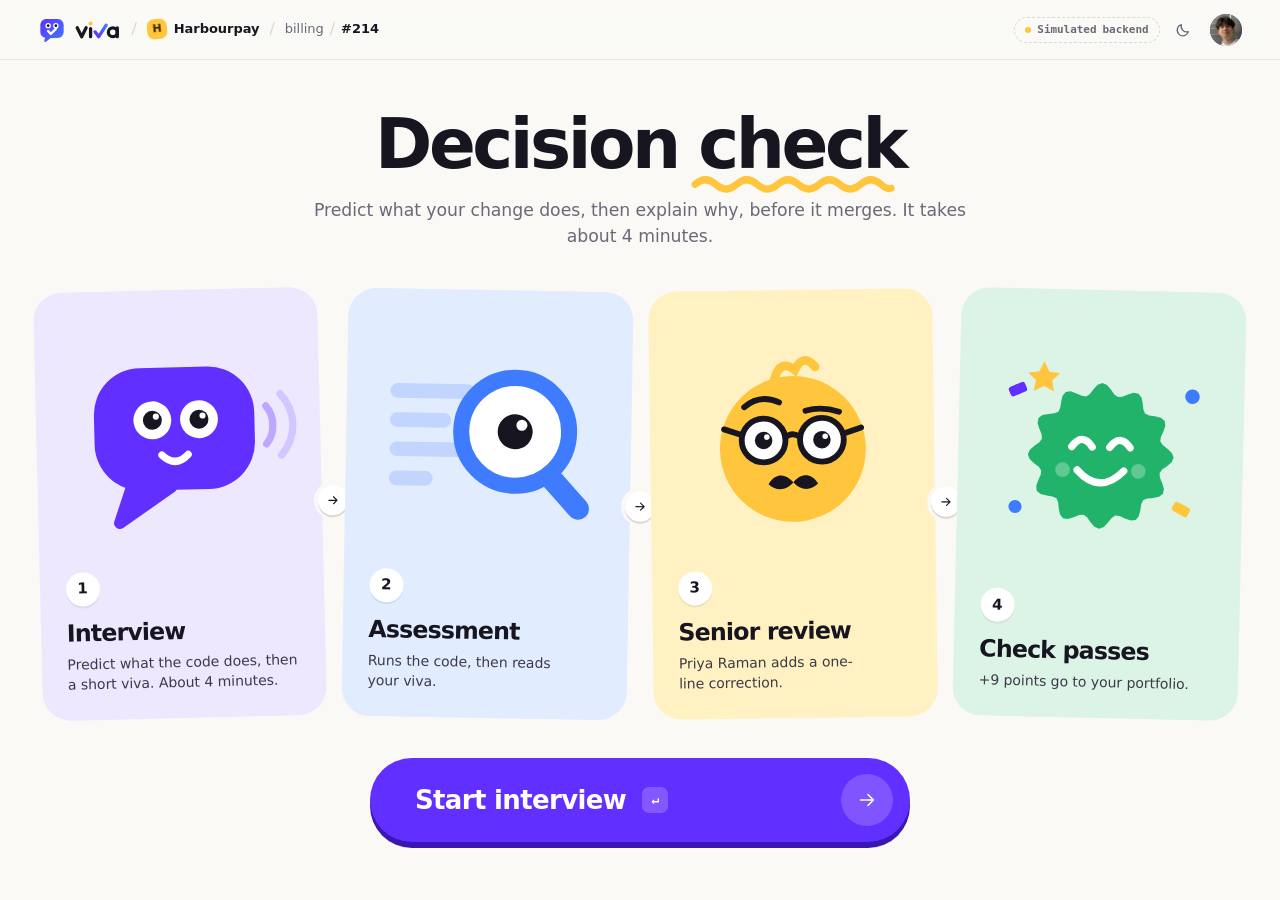
==== commit 02e1a78f: "Merge 04726ded851d61fc5495819832276fc96951c28f into 261ae4646f5507f2b05f347ca1706a99c7577cd9" ====
--- a/frontend/index.html
+++ b/frontend/index.html
@@ -36,7 +36,7 @@
       <div id="rec-bar" role="status" hidden><i></i><span>Recording</span></div>
       <span id="sim-chip" title="This page runs against a built-in simulator. No server, no model and no transcription is contacted.">Simulated<span class="more"> backend</span></span>
       <button class="btn-icon" id="theme-toggle" type="button"></button>
-      <a class="avatar" href="portfolio.html" aria-label="Your portfolio" title="Your portfolio"><img src="assets/avatar.jpg" alt="" width="30" height="30"></a>
+      <a class="avatar" href="portfolio.html" aria-label="Your portfolio" title="Your portfolio" hidden></a>
     </div>
   </header>
 
@@ -44,13 +44,15 @@
 
   <footer class="foot">
     <span>Viva reads your words only. Never your face, your voice tone or your expressions.</span>
-    <span>Demo data and recordings stay on this device.</span>
+    <span data-server="Answers and recordings are stored on the Viva server.">Demo data and recordings stay on this device.</span>
   </footer>
 
   <script src="js/data.js"></script>
-  <script src="js/ai.js"></script>
   <script src="js/sim.js"></script>
+  <script src="js/http.js"></script>
+  <script src="js/api.js"></script>
   <script src="js/core.js"></script>
+  <script src="js/account.js"></script>
   <script src="js/media.js"></script>
   <script src="js/interview.js"></script>
   <script src="js/results.js"></script>
--- a/frontend/css/base.css
+++ b/frontend/css/base.css
@@ -156,9 +156,10 @@
   line-height: 1.55; resize: vertical;
   transition: border-color var(--t) var(--ease), box-shadow var(--t) var(--ease);
 }
-.textarea:hover { border-color: var(--faint); }
-.textarea:focus { outline: none; border-color: var(--accent); box-shadow: var(--focus); }
-.textarea::placeholder { color: var(--faint); opacity: 1; }
+.input { display: block; width: 100%; height: 40px; padding: 0 14px; border: 1.5px solid var(--line-strong); border-radius: var(--r-2); background: var(--surface); transition: border-color var(--t) var(--ease), box-shadow var(--t) var(--ease); }
+.textarea:hover, .input:hover { border-color: var(--faint); }
+.textarea:focus, .input:focus { outline: none; border-color: var(--accent); box-shadow: var(--focus); }
+.textarea::placeholder, .input::placeholder { color: var(--faint); opacity: 1; }
 
 .check { display: flex; gap: 10px; align-items: flex-start; margin: 0; font-size: .8125rem; cursor: pointer; }
 .check input { appearance: none; flex: none; width: 18px; height: 18px; margin: 0; border: 1.5px solid var(--faint); border-radius: 6px; background: var(--surface); display: grid; place-content: center; transition: background-color var(--t), border-color var(--t); }
--- a/frontend/css/results.css
+++ b/frontend/css/results.css
@@ -37,7 +37,7 @@
 .dim-line { display: block; height: 6px; overflow: hidden; border-radius: 3px; background: rgb(255 255 255 / .7); }
 :root[data-theme='dark'] .dim-line { background: rgb(0 0 0 / .25); }
 .dim-line i { display: block; width: calc(var(--w) * 100%); height: 100%; border-radius: 3px; background: var(--d-c); transform-origin: left; }
-.dim p { font-size: .75rem; line-height: 1.45; color: var(--ink-2); }
+.dim p { font-size: .75rem; line-height: 1.45; color: var(--ink-2); overflow-wrap: anywhere; } /* a long test name wraps instead of pushing the tick out of the tile */
 /* a ring that did not pass drops the brand gradient */
 .dim[data-ok='false'] { --d-t: var(--sunken); }
 .dim-frac { font: 800 1.5rem/1 var(--font-display); letter-spacing: -.04em; }
@@ -66,6 +66,18 @@
 .reveal-list li, .reveal-note, .viva-flag { display: flex; gap: 10px; align-items: flex-start; }
 .reveal-note { margin-top: 14px; padding: 12px 14px; border-radius: var(--r-3); background: var(--lemon); font-size: .8125rem; color: var(--ink-2); }
 .reveal-note svg, .viva-flag svg { flex: none; margin-top: .15em; }
+/* the code really ran in a sandbox: where and how long, a warning when it failed or disagreed, and what it printed */
+.reveal-run { margin: -6px 0 12px; font-size: .6875rem; color: var(--muted); }
+.reveal-warn { display: flex; gap: 10px; align-items: flex-start; margin-bottom: 12px; padding: 10px 12px; border-radius: var(--r-2); background: var(--lemon); font-size: .8125rem; color: var(--ink-2); }
+.reveal-warn[data-kind='error'] { background: var(--danger-soft); }
+.reveal-warn svg { flex: none; margin-top: .15em; }
+.reveal-out { margin-bottom: 12px; }
+.reveal-out > summary { display: inline-flex; align-items: center; gap: 6px; list-style: none; cursor: pointer; font-size: .8125rem; font-weight: 650; color: var(--accent-ink); }
+.reveal-out > summary::-webkit-details-marker { display: none; }
+.reveal-out > summary svg { transition: transform 300ms var(--bounce); }
+.reveal-out[open] > summary svg { transform: rotate(90deg); }
+.reveal-out > p { margin-top: 8px; }
+.reveal-pre { max-height: 240px; margin: 8px 0 0; padding: 12px 14px; overflow: auto; border-radius: var(--r-2); background: var(--sunken); font: 500 .75rem/1.6 var(--font-mono); color: var(--ink-2); white-space: pre-wrap; overflow-wrap: anywhere; }
 
 /* ---------- the viva: rubric points and the quotes that earned them ---------- */
 .viva-flag { margin-bottom: 12px; padding: 10px 12px; border-radius: var(--r-2); background: var(--lemon); font-size: .8125rem; }
